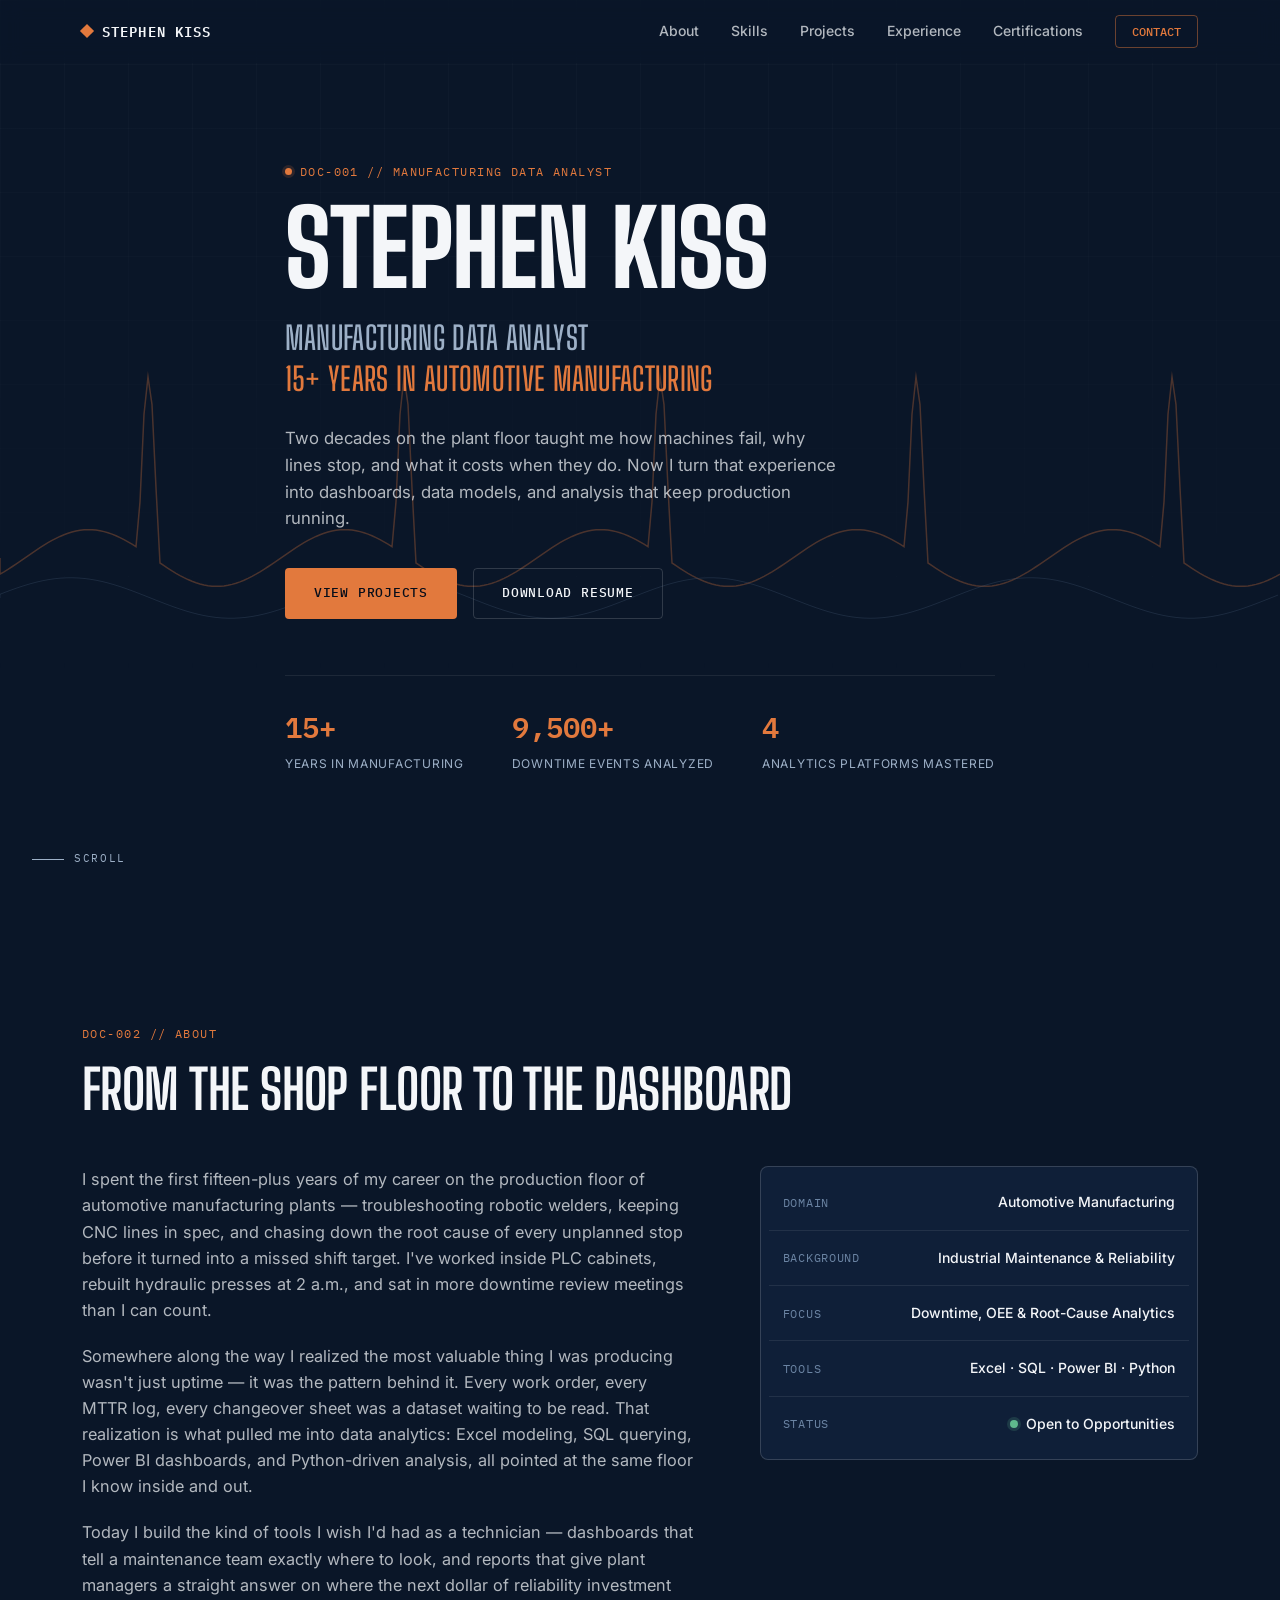
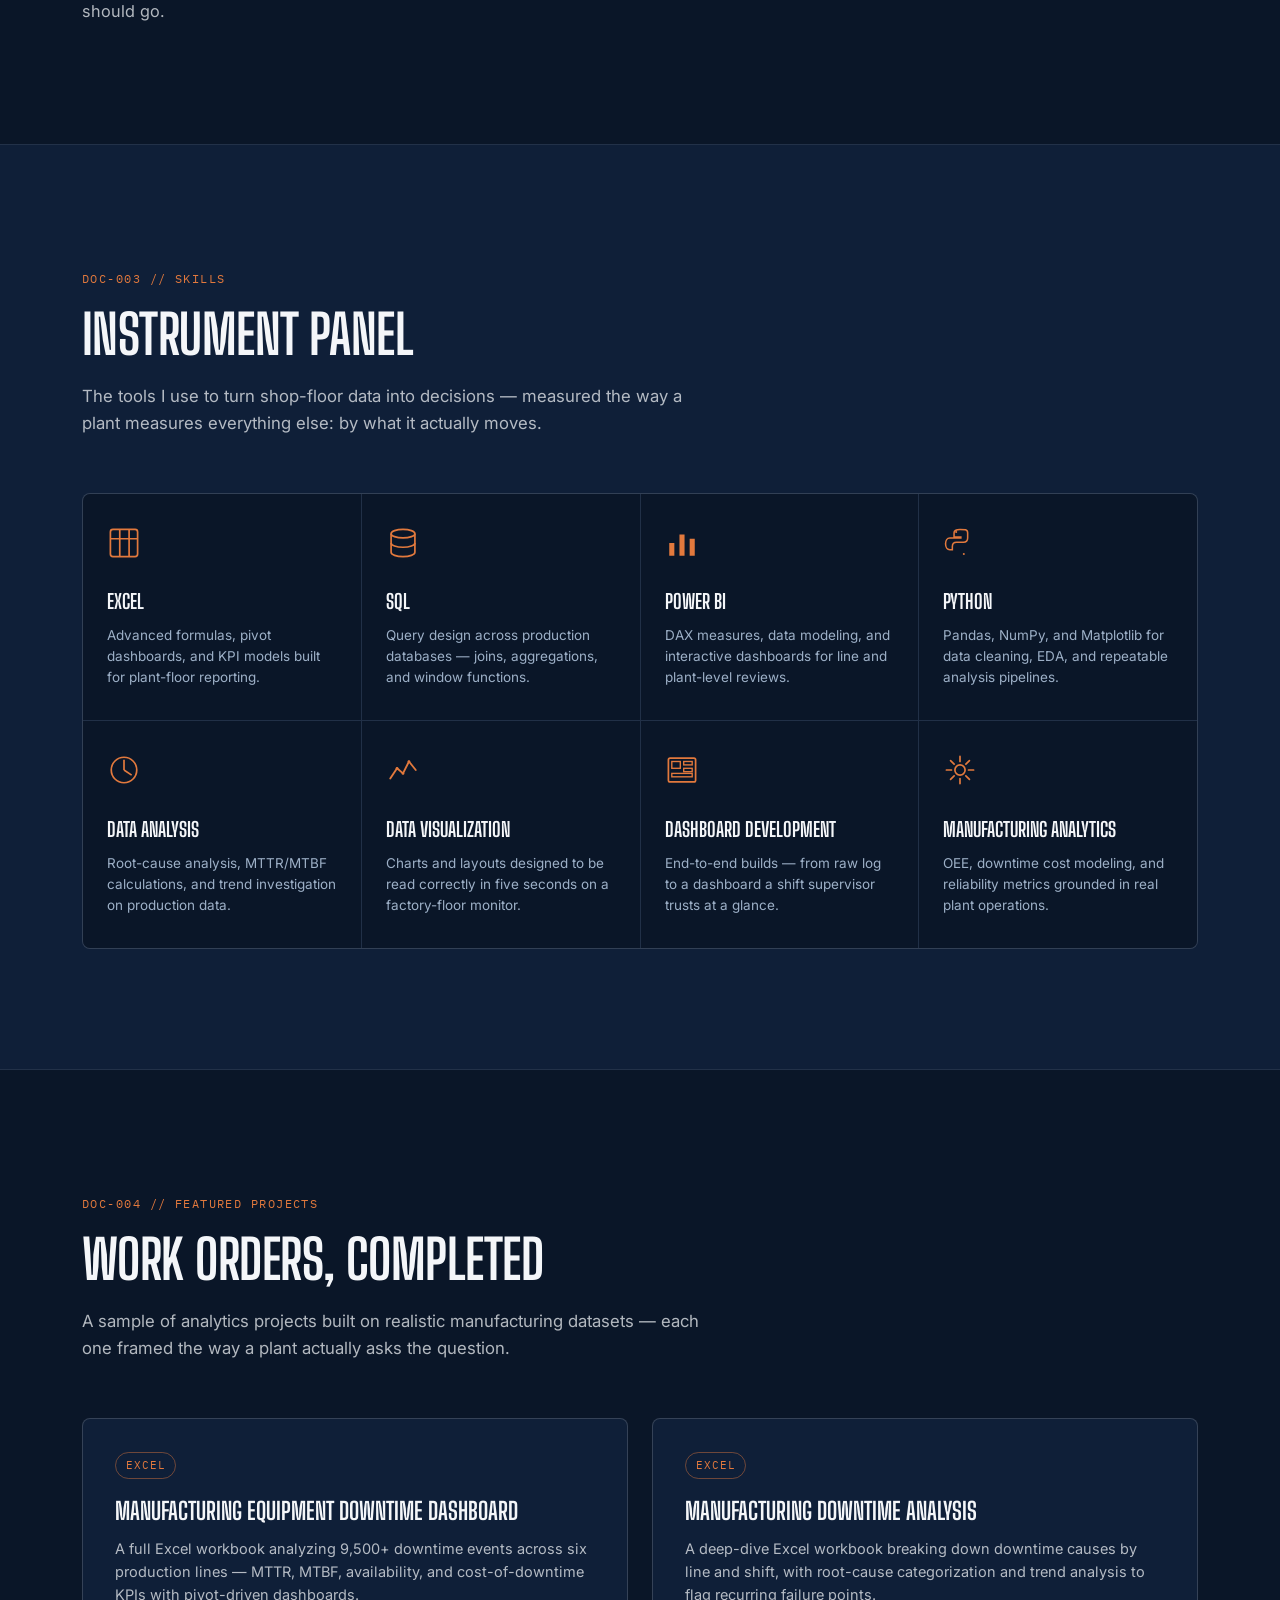
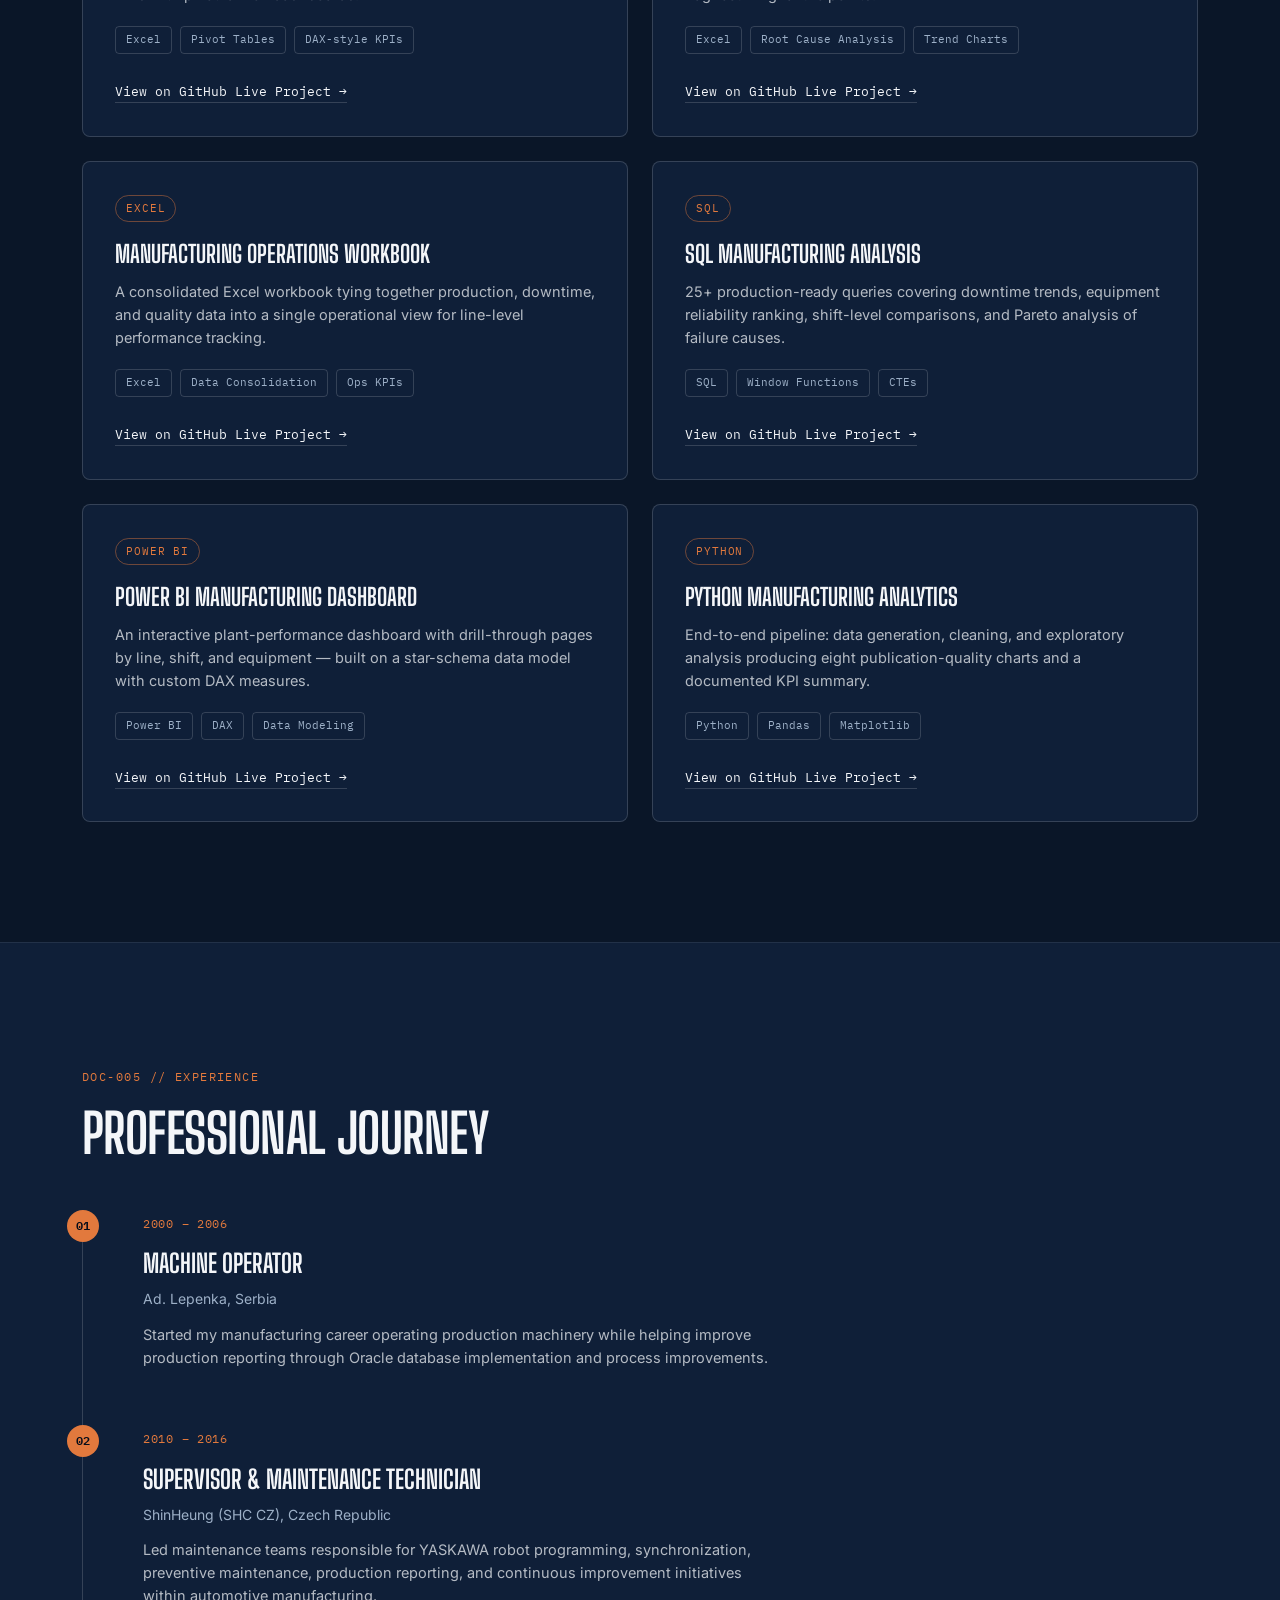
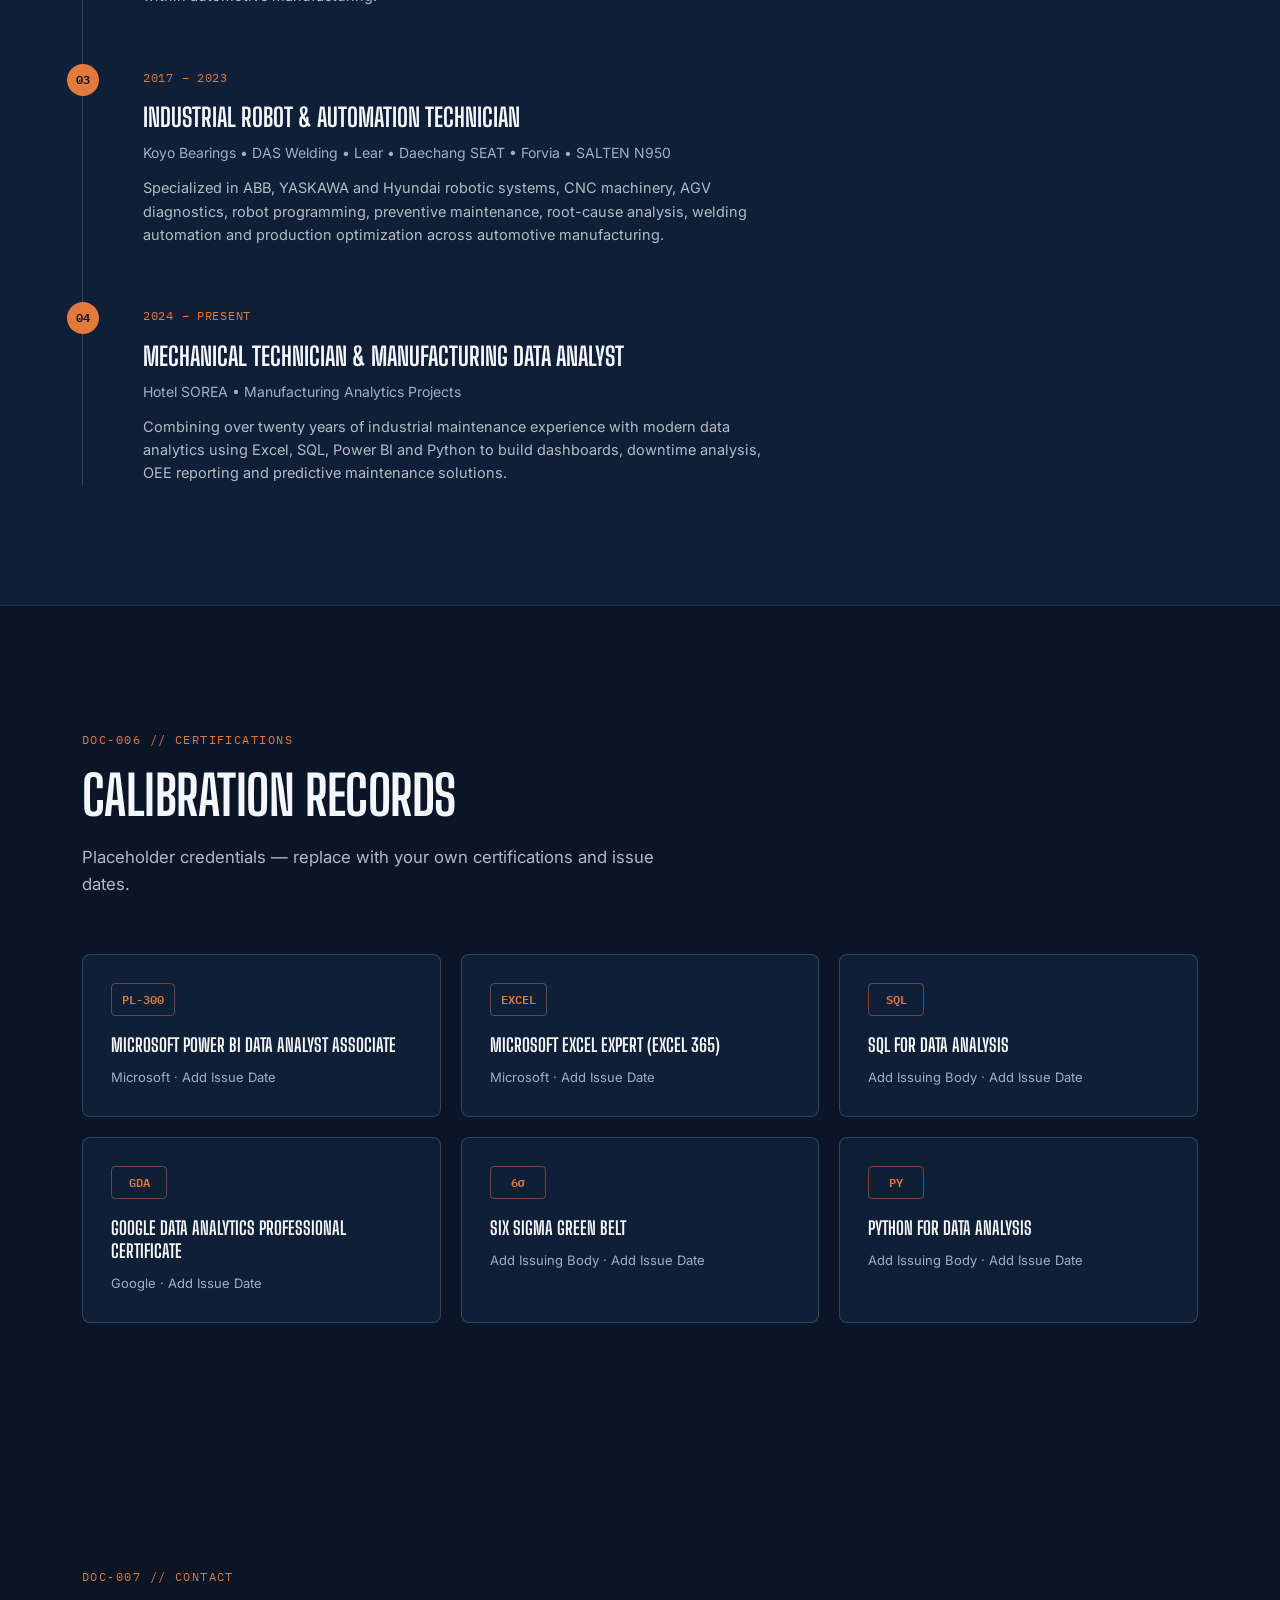
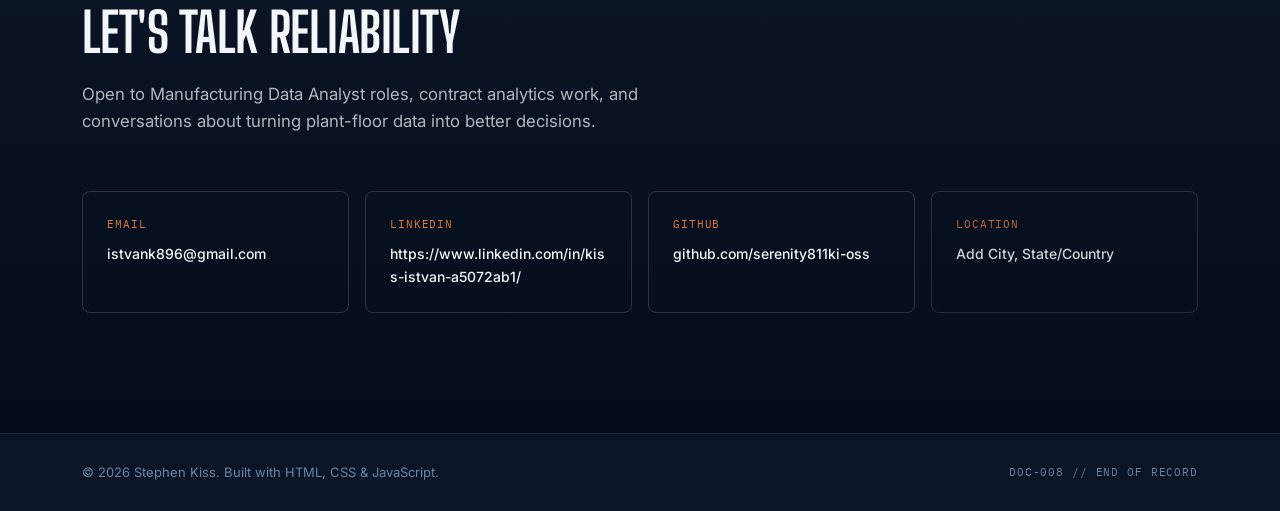
==== index.html @ 495a3f75 "Update index.html" ====
<!DOCTYPE html>
<html lang="en">
<head>
  <meta charset="UTF-8">
  <meta name="viewport" content="width=device-width, initial-scale=1.0">
  <title>Stephen Kiss | Manufacturing Data Analyst</title>
  <meta name="description" content="Stephen Kiss — Manufacturing Data Analyst with 15+ years in automotive manufacturing and industrial maintenance. Specializing in Excel, SQL, Power BI, and Python for downtime, OEE, and reliability analytics.">
  <meta name="keywords" content="Manufacturing Data Analyst, Automotive Manufacturing, Industrial Maintenance, Power BI, SQL, Excel, Python, OEE, Downtime Analysis, Data Analytics">
  <meta name="author" content="Stephen Kiss">

  <!-- Open Graph -->
  <meta property="og:title" content="Stephen Kiss | Manufacturing Data Analyst">
  <meta property="og:description" content="15+ years in automotive manufacturing and industrial maintenance, now building data-driven solutions in Excel, SQL, Power BI, and Python.">
  <meta property="og:type" content="website">

  <link rel="icon" type="image/svg+xml" href="assets/favicon.svg">

  <!-- Fonts: Big Shoulders (display/industrial), Inter (body), IBM Plex Mono (data/spec labels) -->
  <link rel="preconnect" href="https://fonts.googleapis.com">
  <link rel="preconnect" href="https://fonts.gstatic.com" crossorigin>
  <link href="https://fonts.googleapis.com/css2?family=Big+Shoulders+Display:wght@600;700;800&family=Inter:wght@400;500;600;700&family=IBM+Plex+Mono:wght@400;500;600&display=swap" rel="stylesheet">

  <link rel="stylesheet" href="css/style.css">
</head>
<body>

  <!-- ===================== BLUEPRINT GRID BACKGROUND ===================== -->
  <div class="blueprint-grid" aria-hidden="true"></div>

  <!-- ===================== STICKY NAVIGATION ===================== -->
  <header class="site-header" id="site-header">
    <nav class="navbar" aria-label="Primary navigation">
      <a href="#top" class="navbar__brand">
        <span class="navbar__brand-mark" aria-hidden="true"></span>
        STEPHEN KISS
      </a>

      <button class="navbar__toggle" id="navToggle" aria-label="Toggle navigation menu" aria-expanded="false" aria-controls="navMenu">
        <span></span><span></span><span></span>
      </button>

      <ul class="navbar__menu" id="navMenu">
        <li><a href="#about" class="navbar__link">About</a></li>
        <li><a href="#skills" class="navbar__link">Skills</a></li>
        <li><a href="#projects" class="navbar__link">Projects</a></li>
        <li><a href="#experience" class="navbar__link">Experience</a></li>
        <li><a href="#certifications" class="navbar__link">Certifications</a></li>
        <li><a href="#contact" class="navbar__link navbar__link--cta">Contact</a></li>
      </ul>
    </nav>
  </header>

  <main id="top">

    <!-- ===================== HERO ===================== -->
    <section class="hero" id="hero">
      <canvas id="signalCanvas" class="hero__signal" aria-hidden="true"></canvas>

      <div class="hero__content container">
        <p class="eyebrow" data-reveal>
          <span class="eyebrow__dot" aria-hidden="true"></span>
          DOC-001 // MANUFACTURING DATA ANALYST
        </p>

        <h1 class="hero__name" data-reveal>Stephen Kiss</h1>

        <p class="hero__headline" data-reveal>
          Manufacturing Data Analyst<br>
          <span class="hero__headline-accent">15+ Years in Automotive Manufacturing</span>
        </p>

        <p class="hero__sub" data-reveal>
          Two decades on the plant floor taught me how machines fail, why lines stop,
          and what it costs when they do. Now I turn that experience into dashboards,
          data models, and analysis that keep production running.
        </p>

        <div class="hero__cta" data-reveal>
          <a href="#projects" class="btn btn--primary">View Projects</a>
          <a href="assets/Stephen-Kiss-Resume.pdf" class="btn btn--ghost" download>Download Resume</a>
        </div>

        <div class="hero__stats" data-reveal>
          <div class="stat">
            <span class="stat__value">15+</span>
            <span class="stat__label">Years in Manufacturing</span>
          </div>
          <div class="stat">
            <span class="stat__value">9,500+</span>
            <span class="stat__label">Downtime Events Analyzed</span>
          </div>
          <div class="stat">
            <span class="stat__value">4</span>
            <span class="stat__label">Analytics Platforms Mastered</span>
          </div>
        </div>
      </div>

      <a href="#about" class="scroll-cue" aria-label="Scroll to About section">
        <span class="scroll-cue__line"></span>
        SCROLL
      </a>
    </section>

    <!-- ===================== ABOUT ===================== -->
    <section class="section" id="about">
      <div class="container">
        <p class="eyebrow eyebrow--dark" data-reveal>DOC-002 // ABOUT</p>
        <h2 class="section__title" data-reveal>From the Shop Floor to the Dashboard</h2>

        <div class="about__grid">
          <div class="about__text" data-reveal>
            <p>
              I spent the first fifteen-plus years of my career on the production floor of automotive
              manufacturing plants &mdash; troubleshooting robotic welders, keeping CNC lines in
              spec, and chasing down the root cause of every unplanned stop before it turned into
              a missed shift target. I've worked inside PLC cabinets, rebuilt hydraulic presses at
              2 a.m., and sat in more downtime review meetings than I can count.
            </p>
            <p>
              Somewhere along the way I realized the most valuable thing I was producing wasn't
              just uptime &mdash; it was the pattern behind it. Every work order, every MTTR log,
              every changeover sheet was a dataset waiting to be read. That realization is what
              pulled me into data analytics: Excel modeling, SQL querying, Power BI dashboards,
              and Python-driven analysis, all pointed at the same floor I know inside and out.
            </p>
            <p>
              Today I build the kind of tools I wish I'd had as a technician &mdash; dashboards
              that tell a maintenance team exactly where to look, and reports that give plant
              managers a straight answer on where the next dollar of reliability investment
              should go.
            </p>
          </div>

          <div class="about__panel" data-reveal>
            <div class="spec-card">
              <div class="spec-card__row">
                <span class="spec-card__label">Domain</span>
                <span class="spec-card__value">Automotive Manufacturing</span>
              </div>
              <div class="spec-card__row">
                <span class="spec-card__label">Background</span>
                <span class="spec-card__value">Industrial Maintenance &amp; Reliability</span>
              </div>
              <div class="spec-card__row">
                <span class="spec-card__label">Focus</span>
                <span class="spec-card__value">Downtime, OEE &amp; Root-Cause Analytics</span>
              </div>
              <div class="spec-card__row">
                <span class="spec-card__label">Tools</span>
                <span class="spec-card__value">Excel &middot; SQL &middot; Power BI &middot; Python</span>
              </div>
              <div class="spec-card__row">
                <span class="spec-card__label">Status</span>
                <span class="spec-card__value">
                  <span class="status-dot" aria-hidden="true"></span>Open to Opportunities
                </span>
              </div>
            </div>
          </div>
        </div>
      </div>
    </section>

    <!-- ===================== SKILLS ===================== -->
    <section class="section section--alt" id="skills">
      <div class="container">
        <p class="eyebrow eyebrow--dark" data-reveal>DOC-003 // SKILLS</p>
        <h2 class="section__title" data-reveal>Instrument Panel</h2>
        <p class="section__intro" data-reveal>
          The tools I use to turn shop-floor data into decisions &mdash; measured the way a
          plant measures everything else: by what it actually moves.
        </p>

        <div class="skills-grid" data-reveal>

          <div class="skill-card">
            <svg class="skill-card__icon" viewBox="0 0 40 40" aria-hidden="true"><rect x="4" y="4" width="32" height="32" rx="3" fill="none" stroke="currentColor" stroke-width="2"/><line x1="4" y1="15" x2="36" y2="15" stroke="currentColor" stroke-width="2"/><line x1="15" y1="4" x2="15" y2="36" stroke="currentColor" stroke-width="2"/><line x1="26" y1="4" x2="26" y2="36" stroke="currentColor" stroke-width="2"/></svg>
            <h3 class="skill-card__title">Excel</h3>
            <p class="skill-card__desc">Advanced formulas, pivot dashboards, and KPI models built for plant-floor reporting.</p>
          </div>

          <div class="skill-card">
            <svg class="skill-card__icon" viewBox="0 0 40 40" aria-hidden="true"><ellipse cx="20" cy="9" rx="14" ry="5" fill="none" stroke="currentColor" stroke-width="2"/><path d="M6 9v22c0 2.8 6.3 5 14 5s14-2.2 14-5V9" fill="none" stroke="currentColor" stroke-width="2"/><path d="M6 20c0 2.8 6.3 5 14 5s14-2.2 14-5" fill="none" stroke="currentColor" stroke-width="2"/></svg>
            <h3 class="skill-card__title">SQL</h3>
            <p class="skill-card__desc">Query design across production databases &mdash; joins, aggregations, and window functions.</p>
          </div>

          <div class="skill-card">
            <svg class="skill-card__icon" viewBox="0 0 40 40" aria-hidden="true"><rect x="5" y="20" width="6" height="15" fill="currentColor"/><rect x="17" y="10" width="6" height="25" fill="currentColor"/><rect x="29" y="15" width="6" height="20" fill="currentColor"/></svg>
            <h3 class="skill-card__title">Power BI</h3>
            <p class="skill-card__desc">DAX measures, data modeling, and interactive dashboards for line and plant-level reviews.</p>
          </div>

          <div class="skill-card">
            <svg class="skill-card__icon" viewBox="0 0 40 40" aria-hidden="true"><path d="M20 4c-4 0-7 1-7 4v5h8v1H8c-3 0-5 3-5 7s2 7 5 7h3v-4c0-3 2-5 5-5h8c3 0 5-2 5-5V8c0-4-4-4-9-4z" fill="none" stroke="currentColor" stroke-width="1.8"/><circle cx="15.5" cy="7" r="1.2" fill="currentColor"/><circle cx="24.5" cy="33" r="1.2" fill="currentColor"/></svg>
            <h3 class="skill-card__title">Python</h3>
            <p class="skill-card__desc">Pandas, NumPy, and Matplotlib for data cleaning, EDA, and repeatable analysis pipelines.</p>
          </div>

          <div class="skill-card">
            <svg class="skill-card__icon" viewBox="0 0 40 40" aria-hidden="true"><circle cx="20" cy="20" r="15" fill="none" stroke="currentColor" stroke-width="2"/><path d="M20 20 L20 8" stroke="currentColor" stroke-width="2"/><path d="M20 20 L29 26" stroke="currentColor" stroke-width="2"/></svg>
            <h3 class="skill-card__title">Data Analysis</h3>
            <p class="skill-card__desc">Root-cause analysis, MTTR/MTBF calculations, and trend investigation on production data.</p>
          </div>

          <div class="skill-card">
            <svg class="skill-card__icon" viewBox="0 0 40 40" aria-hidden="true"><path d="M5 30 L13 18 L20 24 L27 10 L35 20" fill="none" stroke="currentColor" stroke-width="2.2" stroke-linejoin="round" stroke-linecap="round"/><circle cx="13" cy="18" r="1.6" fill="currentColor"/><circle cx="20" cy="24" r="1.6" fill="currentColor"/><circle cx="27" cy="10" r="1.6" fill="currentColor"/></svg>
            <h3 class="skill-card__title">Data Visualization</h3>
            <p class="skill-card__desc">Charts and layouts designed to be read correctly in five seconds on a factory-floor monitor.</p>
          </div>

          <div class="skill-card">
            <svg class="skill-card__icon" viewBox="0 0 40 40" aria-hidden="true"><rect x="4" y="6" width="32" height="28" rx="2" fill="none" stroke="currentColor" stroke-width="2"/><rect x="8" y="10" width="10" height="8" fill="none" stroke="currentColor" stroke-width="1.6"/><rect x="22" y="10" width="10" height="4" fill="none" stroke="currentColor" stroke-width="1.6"/><rect x="22" y="18" width="10" height="4" fill="none" stroke="currentColor" stroke-width="1.6"/><rect x="8" y="24" width="24" height="4" fill="none" stroke="currentColor" stroke-width="1.6"/></svg>
            <h3 class="skill-card__title">Dashboard Development</h3>
            <p class="skill-card__desc">End-to-end builds &mdash; from raw log to a dashboard a shift supervisor trusts at a glance.</p>
          </div>

          <div class="skill-card">
            <svg class="skill-card__icon" viewBox="0 0 40 40" aria-hidden="true"><circle cx="20" cy="20" r="6" fill="none" stroke="currentColor" stroke-width="2"/><path d="M20 4v6M20 30v6M4 20h6M30 20h6M8.9 8.9l4.2 4.2M26.9 26.9l4.2 4.2M8.9 31.1l4.2-4.2M26.9 13.1l4.2-4.2" stroke="currentColor" stroke-width="2" stroke-linecap="round"/></svg>
            <h3 class="skill-card__title">Manufacturing Analytics</h3>
            <p class="skill-card__desc">OEE, downtime cost modeling, and reliability metrics grounded in real plant operations.</p>
          </div>

        </div>
      </div>
    </section>

    <!-- ===================== FEATURED PROJECTS ===================== -->
   <section class="section" id="projects">
      <div class="container">
        <p class="eyebrow eyebrow--dark" data-reveal>DOC-004 // FEATURED PROJECTS</p>
        <h2 class="section__title" data-reveal>Work Orders, Completed</h2>
        <p class="section__intro" data-reveal>
          A sample of analytics projects built on realistic manufacturing datasets &mdash;
          each one framed the way a plant actually asks the question.
        </p>

        <div class="projects-grid" data-reveal>

          <article class="project-card">
            <div class="project-card__corner project-card__corner--tl" aria-hidden="true"></div>
            <div class="project-card__corner project-card__corner--br" aria-hidden="true"></div>
            <span class="project-card__tag">EXCEL</span>
            <h3 class="project-card__title">Manufacturing Equipment Downtime Dashboard</h3>
            <p class="project-card__desc">
              A full Excel workbook analyzing 9,500+ downtime events across six production lines &mdash;
              MTTR, MTBF, availability, and cost-of-downtime KPIs with pivot-driven dashboards.
            </p>
            <ul class="project-card__stack">
              <li>Excel</li><li>Pivot Tables</li><li>DAX-style KPIs</li>
            </ul>
            <div class="project-card__actions">
              <a href="https://github.com/Serenity811KI-OSS/manufacturing_downtime_dashboard"
                 class="project-card__link project-card__link--secondary"
                 target="_blank"
                 rel="noopener noreferrer">
                View on GitHub
              </a>
              <a href="https://serenity811ki-oss.github.io/manufacturing_downtime_dashboard"
                 class="project-card__link"
                 target="_blank"
                 rel="noopener noreferrer">
                Live Project &rarr;
              </a>
            </div>
          </article>

          <article class="project-card">
            <div class="project-card__corner project-card__corner--tl" aria-hidden="true"></div>
            <div class="project-card__corner project-card__corner--br" aria-hidden="true"></div>
            <span class="project-card__tag">EXCEL</span>
            <h3 class="project-card__title">Manufacturing Downtime Analysis</h3>
            <p class="project-card__desc">
              A deep-dive Excel workbook breaking down downtime causes by line and shift,
              with root-cause categorization and trend analysis to flag recurring failure points.
            </p>
            <ul class="project-card__stack">
              <li>Excel</li><li>Root Cause Analysis</li><li>Trend Charts</li>
            </ul>
            <div class="project-card__actions">
              <a href="https://github.com/Serenity811KI-OSS/Manufacturing_Downtime_Analysis"
                 class="project-card__link project-card__link--secondary"
                 target="_blank"
                 rel="noopener noreferrer">
                View on GitHub
              </a>
              <a href="https://serenity811ki-oss.github.io/Manufacturing_Downtime_Analysis"
                 class="project-card__link"
                 target="_blank"
                 rel="noopener noreferrer">
                Live Project &rarr;
              </a>
            </div>
          </article>

          <article class="project-card">
            <div class="project-card__corner project-card__corner--tl" aria-hidden="true"></div>
            <div class="project-card__corner project-card__corner--br" aria-hidden="true"></div>
            <span class="project-card__tag">EXCEL</span>
            <h3 class="project-card__title">Manufacturing Operations Workbook</h3>
            <p class="project-card__desc">
              A consolidated Excel workbook tying together production, downtime, and quality data
              into a single operational view for line-level performance tracking.
            </p>
            <ul class="project-card__stack">
              <li>Excel</li><li>Data Consolidation</li><li>Ops KPIs</li>
            </ul>
            <div class="project-card__actions">
              <a href="https://github.com/Serenity811KI-OSS/manufacturing"
                 class="project-card__link project-card__link--secondary"
                 target="_blank"
                 rel="noopener noreferrer">
                View on GitHub
              </a>
              <a href="https://serenity811ki-oss.github.io/manufacturing"
                 class="project-card__link"
                 target="_blank"
                 rel="noopener noreferrer">
                Live Project &rarr;
              </a>
            </div>
          </article>

          <article class="project-card">
            <div class="project-card__corner project-card__corner--tl" aria-hidden="true"></div>
            <div class="project-card__corner project-card__corner--br" aria-hidden="true"></div>
            <span class="project-card__tag">SQL</span>
            <h3 class="project-card__title">SQL Manufacturing Analysis</h3>
            <p class="project-card__desc">
              25+ production-ready queries covering downtime trends, equipment reliability ranking,
              shift-level comparisons, and Pareto analysis of failure causes.
            </p>
            <ul class="project-card__stack">
              <li>SQL</li><li>Window Functions</li><li>CTEs</li>
            </ul>
            <div class="project-card__actions">
              <a href="#"
                 class="project-card__link project-card__link--secondary"
                 target="_blank"
                 rel="noopener noreferrer">
                View on GitHub
              </a>
              <a href="#"
                 class="project-card__link"
                 target="_blank"
                 rel="noopener noreferrer">
                Live Project &rarr;
              </a>
            </div>
          </article>

          <article class="project-card">
            <div class="project-card__corner project-card__corner--tl" aria-hidden="true"></div>
            <div class="project-card__corner project-card__corner--br" aria-hidden="true"></div>
            <span class="project-card__tag">POWER BI</span>
            <h3 class="project-card__title">Power BI Manufacturing Dashboard</h3>
            <p class="project-card__desc">
              An interactive plant-performance dashboard with drill-through pages by line, shift,
              and equipment &mdash; built on a star-schema data model with custom DAX measures.
            </p>
            <ul class="project-card__stack">
              <li>Power BI</li><li>DAX</li><li>Data Modeling</li>
            </ul>
            <div class="project-card__actions">
              <a href="#"
                 class="project-card__link project-card__link--secondary"
                 target="_blank"
                 rel="noopener noreferrer">
                View on GitHub
              </a>
              <a href="#"
                 class="project-card__link"
                 target="_blank"
                 rel="noopener noreferrer">
                Live Project &rarr;
              </a>
            </div>
          </article>

          <article class="project-card">
            <div class="project-card__corner project-card__corner--tl" aria-hidden="true"></div>
            <div class="project-card__corner project-card__corner--br" aria-hidden="true"></div>
            <span class="project-card__tag">PYTHON</span>
            <h3 class="project-card__title">Python Manufacturing Analytics</h3>
            <p class="project-card__desc">
              End-to-end pipeline: data generation, cleaning, and exploratory analysis producing
              eight publication-quality charts and a documented KPI summary.
            </p>
            <ul class="project-card__stack">
              <li>Python</li><li>Pandas</li><li>Matplotlib</li>
            </ul>
            <div class="project-card__actions">
              <a href="https://github.com/Serenity811KI-OSS/manufacturing_kpi_report"
                 class="project-card__link project-card__link--secondary"
                 target="_blank"
                 rel="noopener noreferrer">
                View on GitHub
              </a>
              <a href="https://serenity811ki-oss.github.io/manufacturing_kpi_report/"
                 class="project-card__link"
                 target="_blank"
                 rel="noopener noreferrer">
                Live Project &rarr;
              </a>
            </div>
          </article>

        </div>
      </div>
    </section>
    <!-- ===================== EXPERIENCE TIMELINE ===================== -->
   <!-- ===================== EXPERIENCE TIMELINE ===================== -->
<section class="section section--alt" id="experience">
  <div class="container">
    <p class="eyebrow eyebrow--dark" data-reveal>DOC-005 // EXPERIENCE</p>
    <h2 class="section__title" data-reveal>Professional Journey</h2>

    <ol class="timeline" data-reveal>

      <li class="timeline__item">
        <span class="timeline__marker">01</span>
        <div class="timeline__content">
          <span class="timeline__date">2000 – 2006</span>
          <h3 class="timeline__role">Machine Operator</h3>
          <p class="timeline__org">Ad. Lepenka, Serbia</p>
          <p class="timeline__desc">
            Started my manufacturing career operating production machinery while helping improve
            production reporting through Oracle database implementation and process improvements.
          </p>
        </div>
      </li>

      <li class="timeline__item">
        <span class="timeline__marker">02</span>
        <div class="timeline__content">
          <span class="timeline__date">2010 – 2016</span>
          <h3 class="timeline__role">Supervisor & Maintenance Technician</h3>
          <p class="timeline__org">ShinHeung (SHC CZ), Czech Republic</p>
          <p class="timeline__desc">
            Led maintenance teams responsible for YASKAWA robot programming, synchronization,
            preventive maintenance, production reporting, and continuous improvement initiatives
            within automotive manufacturing.
          </p>
        </div>
      </li>

      <li class="timeline__item">
        <span class="timeline__marker">03</span>
        <div class="timeline__content">
          <span class="timeline__date">2017 – 2023</span>
          <h3 class="timeline__role">Industrial Robot & Automation Technician</h3>
          <p class="timeline__org">
            Koyo Bearings • DAS Welding • Lear • Daechang SEAT • Forvia • SALTEN N950
          </p>
          <p class="timeline__desc">
            Specialized in ABB, YASKAWA and Hyundai robotic systems, CNC machinery,
            AGV diagnostics, robot programming, preventive maintenance, root-cause analysis,
            welding automation and production optimization across automotive manufacturing.
          </p>
        </div>
      </li>

      <li class="timeline__item">
        <span class="timeline__marker">04</span>
        <div class="timeline__content">
          <span class="timeline__date">2024 – Present</span>
          <h3 class="timeline__role">Mechanical Technician & Manufacturing Data Analyst</h3>
          <p class="timeline__org">
            Hotel SOREA • Manufacturing Analytics Projects
          </p>
          <p class="timeline__desc">
            Combining over twenty years of industrial maintenance experience with modern
            data analytics using Excel, SQL, Power BI and Python to build dashboards,
            downtime analysis, OEE reporting and predictive maintenance solutions.
          </p>
        </div>
      </li>

    </ol>
  </div>
</section>
    <!-- ===================== CERTIFICATIONS ===================== -->
    <section class="section" id="certifications">
      <div class="container">
        <p class="eyebrow eyebrow--dark" data-reveal>DOC-006 // CERTIFICATIONS</p>
        <h2 class="section__title" data-reveal>Calibration Records</h2>
        <p class="section__intro" data-reveal>
          Placeholder credentials &mdash; replace with your own certifications and issue dates.
        </p>

        <div class="certs-grid" data-reveal>
          <div class="cert-card">
            <span class="cert-card__badge">PL-300</span>
            <h3 class="cert-card__title">Microsoft Power BI Data Analyst Associate</h3>
            <p class="cert-card__issuer">Microsoft &middot; Add Issue Date</p>
          </div>
          <div class="cert-card">
            <span class="cert-card__badge">EXCEL</span>
            <h3 class="cert-card__title">Microsoft Excel Expert (Excel 365)</h3>
            <p class="cert-card__issuer">Microsoft &middot; Add Issue Date</p>
          </div>
          <div class="cert-card">
            <span class="cert-card__badge">SQL</span>
            <h3 class="cert-card__title">SQL for Data Analysis</h3>
            <p class="cert-card__issuer">Add Issuing Body &middot; Add Issue Date</p>
          </div>
          <div class="cert-card">
            <span class="cert-card__badge">GDA</span>
            <h3 class="cert-card__title">Google Data Analytics Professional Certificate</h3>
            <p class="cert-card__issuer">Google &middot; Add Issue Date</p>
          </div>
          <div class="cert-card">
            <span class="cert-card__badge">6&sigma;</span>
            <h3 class="cert-card__title">Six Sigma Green Belt</h3>
            <p class="cert-card__issuer">Add Issuing Body &middot; Add Issue Date</p>
          </div>
          <div class="cert-card">
            <span class="cert-card__badge">PY</span>
            <h3 class="cert-card__title">Python for Data Analysis</h3>
            <p class="cert-card__issuer">Add Issuing Body &middot; Add Issue Date</p>
          </div>
        </div>
      </div>
    </section>

    <!-- ===================== CONTACT ===================== -->
    <section class="section section--contact" id="contact">
      <div class="container">
        <p class="eyebrow" data-reveal>DOC-007 // CONTACT</p>
        <h2 class="section__title section__title--light" data-reveal>Let's Talk Reliability</h2>
        <p class="section__intro section__intro--light" data-reveal>
          Open to Manufacturing Data Analyst roles, contract analytics work, and conversations
          about turning plant-floor data into better decisions.
        </p>

        <div class="contact-grid" data-reveal>
          <a href="mailto:istvank896@gmail.com" class="contact-card">
            <span class="contact-card__label">Email</span>
            <span class="contact-card__value">istvank896@gmail.com</span>
          </a>
          <a href="https://www.linkedin.com/in/kiss-istvan-a5072ab1/" target="_blank" rel="noopener noreferrer" class="contact-card">
            <span class="contact-card__label">LinkedIn</span>
            <span class="contact-card__value">https://www.linkedin.com/in/kiss-istvan-a5072ab1/</span>
          </a>
          <a href="https://github.com/serenity811ki-oss" target="_blank" rel="noopener noreferrer" class="contact-card">
            <span class="contact-card__label">GitHub</span>
            <span class="contact-card__value">github.com/serenity811ki-oss</span>
          </a>
          <div class="contact-card contact-card--static">
            <span class="contact-card__label">Location</span>
            <span class="contact-card__value">Add City, State/Country</span>
          </div>
        </div>
      </div>
    </section>

  </main>

  <!-- ===================== FOOTER ===================== -->
  <footer class="site-footer">
    <div class="container site-footer__inner">
      <p>&copy; <span id="year"></span> Stephen Kiss. Built with HTML, CSS &amp; JavaScript.</p>
      <p class="site-footer__meta">DOC-008 // END OF RECORD</p>
    </div>
  </footer>

  <!-- ===================== BACK TO TOP ===================== -->
  <button id="backToTop" class="back-to-top" aria-label="Back to top">&uarr;</button>

  <script src="js/script.js"></script>
</body>
</html>
---- css/style.css ----
/* ==========================================================================
   STEPHEN KISS — MANUFACTURING DATA ANALYST PORTFOLIO
   Design system: "Shop-floor blueprint" — deep navy, white, muted industrial
   orange. Big Shoulders Display for headlines, Inter for body copy,
   IBM Plex Mono for spec-sheet labels and data figures.
   ========================================================================== */

/* ---------------------------- DESIGN TOKENS ---------------------------- */
:root {
  /* Color */
  --color-navy-950: #060d1a;
  --color-navy-900: #0a1628;
  --color-navy-800: #0f1f38;
  --color-navy-700: #16304f;
  --color-steel-400: #6b84a3;
  --color-steel-300: #9db0c7;
  --color-white: #f4f6f9;
  --color-white-dim: rgba(244, 246, 249, 0.72);
  --color-accent: #e2793d;
  --color-accent-dim: rgba(226, 121, 61, 0.16);
  --color-accent-line: rgba(226, 121, 61, 0.45);
  --color-line: rgba(244, 246, 249, 0.08);
  --color-line-strong: rgba(244, 246, 249, 0.16);
  --color-success: #5fb98c;

  /* Type */
  --font-display: 'Big Shoulders Display', sans-serif;
  --font-body: 'Inter', -apple-system, BlinkMacSystemFont, sans-serif;
  --font-mono: 'IBM Plex Mono', 'Courier New', monospace;

  /* Layout */
  --container-w: 1180px;
  --radius-sm: 4px;
  --radius-md: 8px;
  --transition-base: 220ms cubic-bezier(0.4, 0, 0.2, 1);
}

/* ---------------------------- RESET ---------------------------- */
*, *::before, *::after { box-sizing: border-box; }
html { scroll-behavior: smooth; }
body {
  margin: 0;
  background: var(--color-navy-900);
  color: var(--color-white);
  font-family: var(--font-body);
  font-size: 16px;
  line-height: 1.6;
  -webkit-font-smoothing: antialiased;
}
img { max-width: 100%; display: block; }
a { color: inherit; text-decoration: none; }
ul, ol { list-style: none; margin: 0; padding: 0; }
h1, h2, h3, p { margin: 0; }
button { font-family: inherit; cursor: pointer; }

@media (prefers-reduced-motion: reduce) {
  html { scroll-behavior: auto; }
  *, *::before, *::after {
    animation-duration: 0.01ms !important;
    animation-iteration-count: 1 !important;
    transition-duration: 0.01ms !important;
    scroll-behavior: auto !important;
  }
}

/* Visible keyboard focus */
a:focus-visible,
button:focus-visible {
  outline: 2px solid var(--color-accent);
  outline-offset: 3px;
  border-radius: var(--radius-sm);
}

.container {
  max-width: var(--container-w);
  margin: 0 auto;
  padding: 0 32px;
}

/* ---------------------------- BLUEPRINT GRID BACKDROP ---------------------------- */
.blueprint-grid {
  position: fixed;
  inset: 0;
  z-index: -1;
  pointer-events: none;
  background-image:
    linear-gradient(var(--color-line) 1px, transparent 1px),
    linear-gradient(90deg, var(--color-line) 1px, transparent 1px);
  background-size: 64px 64px;
  opacity: 0.5;
  mask-image: linear-gradient(to bottom, rgba(0,0,0,0.6) 0%, transparent 85%);
}

/* ---------------------------- EYEBROW / SPEC LABELS ---------------------------- */
.eyebrow {
  display: inline-flex;
  align-items: center;
  gap: 8px;
  font-family: var(--font-mono);
  font-size: 12px;
  letter-spacing: 0.12em;
  color: var(--color-accent);
  margin-bottom: 18px;
  text-transform: uppercase;
}
.eyebrow--dark { color: var(--color-accent); }
.eyebrow__dot {
  width: 7px;
  height: 7px;
  border-radius: 50%;
  background: var(--color-accent);
  box-shadow: 0 0 0 3px var(--color-accent-dim);
  animation: pulse-dot 2.4s ease-in-out infinite;
}
@keyframes pulse-dot {
  0%, 100% { opacity: 1; }
  50% { opacity: 0.4; }
}

/* ---------------------------- BUTTONS ---------------------------- */
.btn {
  display: inline-flex;
  align-items: center;
  justify-content: center;
  padding: 14px 28px;
  font-family: var(--font-mono);
  font-size: 13px;
  font-weight: 500;
  letter-spacing: 0.06em;
  text-transform: uppercase;
  border-radius: var(--radius-sm);
  border: 1px solid transparent;
  transition: transform var(--transition-base), background var(--transition-base), border-color var(--transition-base);
}
.btn--primary {
  background: var(--color-accent);
  color: var(--color-navy-950);
}
.btn--primary:hover {
  transform: translateY(-2px);
  background: #ef8b52;
}
.btn--ghost {
  border-color: var(--color-line-strong);
  color: var(--color-white);
}
.btn--ghost:hover {
  border-color: var(--color-accent);
  color: var(--color-accent);
  transform: translateY(-2px);
}

/* ==========================================================================
   NAVIGATION
   ========================================================================== */
.site-header {
  position: fixed;
  top: 0;
  left: 0;
  right: 0;
  z-index: 100;
  background: rgba(10, 22, 40, 0.65);
  backdrop-filter: blur(10px);
  -webkit-backdrop-filter: blur(10px);
  border-bottom: 1px solid transparent;
  transition: border-color var(--transition-base), background var(--transition-base);
}
.site-header.is-scrolled {
  border-bottom-color: var(--color-line);
  background: rgba(10, 22, 40, 0.9);
}
.navbar {
  max-width: var(--container-w);
  margin: 0 auto;
  padding: 18px 32px;
  display: flex;
  align-items: center;
  justify-content: space-between;
}
.navbar__brand {
  display: flex;
  align-items: center;
  gap: 10px;
  font-family: var(--font-mono);
  font-size: 14px;
  font-weight: 600;
  letter-spacing: 0.08em;
  color: var(--color-white);
}
.navbar__brand-mark {
  width: 10px;
  height: 10px;
  background: var(--color-accent);
  transform: rotate(45deg);
}
.navbar__menu {
  display: flex;
  align-items: center;
  gap: 32px;
}
.navbar__link {
  font-size: 14px;
  font-weight: 500;
  color: var(--color-white-dim);
  position: relative;
  padding: 4px 0;
  transition: color var(--transition-base);
}
.navbar__link::after {
  content: '';
  position: absolute;
  left: 0;
  bottom: -2px;
  width: 0;
  height: 1px;
  background: var(--color-accent);
  transition: width var(--transition-base);
}
.navbar__link:hover { color: var(--color-white); }
.navbar__link:hover::after { width: 100%; }
.navbar__link--cta {
  padding: 8px 16px;
  border: 1px solid var(--color-accent-line);
  border-radius: var(--radius-sm);
  color: var(--color-accent);
  font-family: var(--font-mono);
  font-size: 12px;
  text-transform: uppercase;
}
.navbar__link--cta::after { display: none; }
.navbar__link--cta:hover { background: var(--color-accent-dim); }

.navbar__toggle {
  display: none;
  flex-direction: column;
  gap: 5px;
  background: none;
  border: none;
  padding: 6px;
}
.navbar__toggle span {
  width: 24px;
  height: 2px;
  background: var(--color-white);
  transition: transform var(--transition-base), opacity var(--transition-base);
}
.navbar__toggle[aria-expanded="true"] span:nth-child(1) { transform: translateY(7px) rotate(45deg); }
.navbar__toggle[aria-expanded="true"] span:nth-child(2) { opacity: 0; }
.navbar__toggle[aria-expanded="true"] span:nth-child(3) { transform: translateY(-7px) rotate(-45deg); }

/* ==========================================================================
   HERO
   ========================================================================== */
.hero {
  position: relative;
  min-height: 100vh;
  display: flex;
  align-items: center;
  overflow: hidden;
  padding-top: 90px;
}
.hero__signal {
  position: absolute;
  inset: 0;
  width: 100%;
  height: 100%;
  opacity: 0.55;
}
.hero__content {
  position: relative;
  z-index: 2;
  padding-bottom: 60px;
}
.hero__name {
  font-family: var(--font-display);
  font-weight: 800;
  font-size: clamp(3.2rem, 9vw, 6.5rem);
  line-height: 0.95;
  letter-spacing: -0.01em;
  text-transform: uppercase;
  margin-bottom: 20px;
}
.hero__headline {
  font-family: var(--font-display);
  font-weight: 600;
  font-size: clamp(1.4rem, 3vw, 2rem);
  line-height: 1.3;
  color: var(--color-steel-300);
  text-transform: uppercase;
  letter-spacing: 0.01em;
  margin-bottom: 24px;
}
.hero__headline-accent { color: var(--color-accent); }
.hero__sub {
  max-width: 560px;
  color: var(--color-white-dim);
  font-size: 1.05rem;
  margin-bottom: 36px;
}
.hero__cta {
  display: flex;
  gap: 16px;
  flex-wrap: wrap;
  margin-bottom: 56px;
}
.hero__stats {
  display: flex;
  gap: 48px;
  flex-wrap: wrap;
  border-top: 1px solid var(--color-line);
  padding-top: 28px;
}
.stat { display: flex; flex-direction: column; gap: 4px; }
.stat__value {
  font-family: var(--font-mono);
  font-size: 1.8rem;
  font-weight: 600;
  color: var(--color-accent);
}
.stat__label {
  font-size: 12px;
  color: var(--color-steel-300);
  text-transform: uppercase;
  letter-spacing: 0.06em;
}

.scroll-cue {
  position: absolute;
  bottom: 32px;
  left: 32px;
  display: flex;
  align-items: center;
  gap: 10px;
  font-family: var(--font-mono);
  font-size: 11px;
  letter-spacing: 0.15em;
  color: var(--color-steel-300);
  z-index: 2;
}
.scroll-cue__line {
  width: 32px;
  height: 1px;
  background: var(--color-steel-300);
  position: relative;
  overflow: hidden;
}
.scroll-cue__line::after {
  content: '';
  position: absolute;
  left: -100%;
  top: 0;
  width: 100%;
  height: 100%;
  background: var(--color-accent);
  animation: scroll-cue-move 1.8s ease-in-out infinite;
}
@keyframes scroll-cue-move {
  0% { left: -100%; }
  50% { left: 0; }
  100% { left: 100%; }
}

/* ==========================================================================
   SECTIONS (SHARED)
   ========================================================================== */
.section {
  padding: 120px 0;
  position: relative;
}
.section--alt {
  background: var(--color-navy-800);
  border-top: 1px solid var(--color-line);
  border-bottom: 1px solid var(--color-line);
}
.section__title {
  font-family: var(--font-display);
  font-weight: 700;
  font-size: clamp(2.2rem, 5vw, 3.4rem);
  text-transform: uppercase;
  letter-spacing: -0.01em;
  line-height: 1.05;
  margin-bottom: 20px;
  max-width: 760px;
}
.section__intro {
  color: var(--color-white-dim);
  font-size: 1.05rem;
  max-width: 620px;
  margin-bottom: 56px;
}

/* ==========================================================================
   ABOUT
   ========================================================================== */
.about__grid {
  display: grid;
  grid-template-columns: 1.4fr 1fr;
  gap: 64px;
  align-items: start;
  margin-top: 48px;
}
.about__text p {
  color: var(--color-white-dim);
  margin-bottom: 20px;
  font-size: 1.02rem;
}
.about__text p:last-child { margin-bottom: 0; }

.spec-card {
  border: 1px solid var(--color-line-strong);
  border-radius: var(--radius-md);
  background: var(--color-navy-800);
  padding: 8px;
}
.spec-card__row {
  display: flex;
  justify-content: space-between;
  align-items: center;
  gap: 16px;
  padding: 16px 14px;
  border-bottom: 1px solid var(--color-line);
}
.spec-card__row:last-child { border-bottom: none; }
.spec-card__label {
  font-family: var(--font-mono);
  font-size: 12px;
  text-transform: uppercase;
  letter-spacing: 0.06em;
  color: var(--color-steel-400);
}
.spec-card__value {
  font-size: 14px;
  font-weight: 500;
  text-align: right;
  display: flex;
  align-items: center;
  gap: 8px;
}
.status-dot {
  width: 8px;
  height: 8px;
  border-radius: 50%;
  background: var(--color-success);
  box-shadow: 0 0 0 3px rgba(95, 185, 140, 0.18);
}

/* ==========================================================================
   SKILLS
   ========================================================================== */
.skills-grid {
  display: grid;
  grid-template-columns: repeat(4, 1fr);
  gap: 1px;
  background: var(--color-line);
  border: 1px solid var(--color-line);
  border-radius: var(--radius-md);
  overflow: hidden;
}
.skill-card {
  background: var(--color-navy-900);
  padding: 32px 24px;
  transition: background var(--transition-base);
}
.skill-card:hover { background: var(--color-navy-800); }
.skill-card__icon {
  width: 34px;
  height: 34px;
  color: var(--color-accent);
  margin-bottom: 18px;
}
.skill-card__title {
  font-family: var(--font-display);
  font-weight: 700;
  font-size: 1.25rem;
  text-transform: uppercase;
  margin-bottom: 8px;
}
.skill-card__desc {
  font-size: 13.5px;
  color: var(--color-steel-300);
  line-height: 1.55;
}

/* ==========================================================================
   PROJECTS
   ========================================================================== */
.projects-grid {
  display: grid;
  grid-template-columns: repeat(2, 1fr);
  gap: 24px;
}
.project-card {
  position: relative;
  border: 1px solid var(--color-line-strong);
  border-radius: var(--radius-md);
  padding: 32px;
  background: var(--color-navy-800);
  transition: border-color var(--transition-base), transform var(--transition-base);
}
.project-card:hover {
  border-color: var(--color-accent-line);
  transform: translateY(-4px);
}
.project-card__corner {
  position: absolute;
  width: 14px;
  height: 14px;
  border: 2px solid var(--color-accent);
  opacity: 0;
  transition: opacity var(--transition-base);
}
.project-card:hover .project-card__corner { opacity: 1; }
.project-card__corner--tl { top: -1px; left: -1px; border-right: none; border-bottom: none; }
.project-card__corner--br { bottom: -1px; right: -1px; border-left: none; border-top: none; }

.project-card__tag {
  display: inline-block;
  font-family: var(--font-mono);
  font-size: 11px;
  letter-spacing: 0.08em;
  color: var(--color-accent);
  border: 1px solid var(--color-accent-line);
  padding: 4px 10px;
  border-radius: 999px;
  margin-bottom: 18px;
}
.project-card__title {
  font-family: var(--font-display);
  font-weight: 700;
  font-size: 1.5rem;
  text-transform: uppercase;
  margin-bottom: 12px;
  line-height: 1.15;
}
.project-card__desc {
  color: var(--color-white-dim);
  font-size: 14.5px;
  margin-bottom: 20px;
}
.project-card__stack {
  display: flex;
  flex-wrap: wrap;
  gap: 8px;
  margin-bottom: 24px;
}
.project-card__stack li {
  font-family: var(--font-mono);
  font-size: 11px;
  color: var(--color-steel-300);
  border: 1px solid var(--color-line-strong);
  padding: 4px 10px;
  border-radius: var(--radius-sm);
}
.project-card__link {
  font-family: var(--font-mono);
  font-size: 13px;
  color: var(--color-white);
  border-bottom: 1px solid var(--color-line-strong);
  padding-bottom: 2px;
  transition: color var(--transition-base), border-color var(--transition-base);
}
.project-card__link:hover {
  color: var(--color-accent);
  border-color: var(--color-accent);
}

/* ==========================================================================
   EXPERIENCE TIMELINE
   ========================================================================== */
.timeline {
  position: relative;
  margin-top: 48px;
  padding-left: 60px;
  border-left: 1px solid var(--color-line-strong);
}
.timeline__item {
  position: relative;
  padding-bottom: 56px;
}
.timeline__item:last-child { padding-bottom: 0; }
.timeline__marker {
  position: absolute;
  left: -76px;
  top: 0;
  width: 32px;
  height: 32px;
  display: flex;
  align-items: center;
  justify-content: center;
  font-family: var(--font-mono);
  font-size: 12px;
  font-weight: 600;
  color: var(--color-navy-950);
  background: var(--color-accent);
  border-radius: 50%;
}
.timeline__date {
  font-family: var(--font-mono);
  font-size: 12px;
  letter-spacing: 0.06em;
  color: var(--color-accent);
  text-transform: uppercase;
}
.timeline__role {
  font-family: var(--font-display);
  font-weight: 700;
  font-size: 1.6rem;
  text-transform: uppercase;
  margin: 8px 0 4px;
}
.timeline__org {
  color: var(--color-steel-300);
  font-size: 14px;
  margin-bottom: 12px;
}
.timeline__desc {
  color: var(--color-white-dim);
  max-width: 640px;
  font-size: 14.5px;
}

/* ==========================================================================
   CERTIFICATIONS
   ========================================================================== */
.certs-grid {
  display: grid;
  grid-template-columns: repeat(3, 1fr);
  gap: 20px;
}
.cert-card {
  border: 1px solid var(--color-line-strong);
  border-radius: var(--radius-md);
  padding: 28px;
  background: var(--color-navy-800);
  transition: border-color var(--transition-base), transform var(--transition-base);
}
.cert-card:hover {
  border-color: var(--color-accent-line);
  transform: translateY(-3px);
}
.cert-card__badge {
  display: inline-flex;
  align-items: center;
  justify-content: center;
  min-width: 56px;
  padding: 6px 10px;
  font-family: var(--font-mono);
  font-size: 12px;
  font-weight: 600;
  color: var(--color-accent);
  border: 1px solid var(--color-accent-line);
  border-radius: var(--radius-sm);
  margin-bottom: 18px;
}
.cert-card__title {
  font-family: var(--font-display);
  font-weight: 700;
  font-size: 1.15rem;
  text-transform: uppercase;
  line-height: 1.25;
  margin-bottom: 10px;
}
.cert-card__issuer {
  font-size: 13px;
  color: var(--color-steel-300);
}

/* ==========================================================================
   CONTACT
   ========================================================================== */
.section--contact {
  background: linear-gradient(180deg, var(--color-navy-900) 0%, var(--color-navy-950) 100%);
}
.section__title--light { color: var(--color-white); }
.section__intro--light { color: var(--color-white-dim); }

.contact-grid {
  display: grid;
  grid-template-columns: repeat(4, 1fr);
  gap: 16px;
}
.contact-card {
  display: flex;
  flex-direction: column;
  gap: 10px;
  border: 1px solid var(--color-line-strong);
  border-radius: var(--radius-md);
  padding: 24px;
  transition: border-color var(--transition-base), transform var(--transition-base), background var(--transition-base);
}
a.contact-card:hover {
  border-color: var(--color-accent-line);
  background: var(--color-accent-dim);
  transform: translateY(-3px);
}
.contact-card--static { opacity: 0.85; }
.contact-card__label {
  font-family: var(--font-mono);
  font-size: 11px;
  text-transform: uppercase;
  letter-spacing: 0.08em;
  color: var(--color-accent);
}
.contact-card__value {
  font-size: 14px;
  font-weight: 500;
  word-break: break-word;
}

/* ==========================================================================
   FOOTER
   ========================================================================== */
.site-footer {
  border-top: 1px solid var(--color-line);
  padding: 28px 0;
}
.site-footer__inner {
  display: flex;
  justify-content: space-between;
  align-items: center;
  flex-wrap: wrap;
  gap: 8px;
  font-size: 13px;
  color: var(--color-steel-400);
}
.site-footer__meta {
  font-family: var(--font-mono);
  font-size: 11px;
  letter-spacing: 0.08em;
  text-transform: uppercase;
}

/* ==========================================================================
   BACK TO TOP
   ========================================================================== */
.back-to-top {
  position: fixed;
  right: 24px;
  bottom: 24px;
  width: 46px;
  height: 46px;
  border-radius: 50%;
  border: 1px solid var(--color-accent-line);
  background: var(--color-navy-800);
  color: var(--color-accent);
  font-size: 18px;
  display: flex;
  align-items: center;
  justify-content: center;
  opacity: 0;
  visibility: hidden;
  transform: translateY(12px);
  transition: opacity var(--transition-base), transform var(--transition-base), background var(--transition-base);
  z-index: 90;
}
.back-to-top.is-visible {
  opacity: 1;
  visibility: visible;
  transform: translateY(0);
}
.back-to-top:hover { background: var(--color-accent); color: var(--color-navy-950); }

/* ==========================================================================
   SCROLL REVEAL
   ========================================================================== */
[data-reveal] {
  opacity: 0;
  transform: translateY(24px);
  transition: opacity 700ms ease, transform 700ms ease;
}
[data-reveal].is-visible {
  opacity: 1;
  transform: translateY(0);
}

/* ==========================================================================
   RESPONSIVE
   ========================================================================== */
@media (max-width: 960px) {
  .about__grid { grid-template-columns: 1fr; }
  .skills-grid { grid-template-columns: repeat(2, 1fr); }
  .projects-grid { grid-template-columns: 1fr; }
  .certs-grid { grid-template-columns: repeat(2, 1fr); }
  .contact-grid { grid-template-columns: repeat(2, 1fr); }
}

@media (max-width: 760px) {
  .navbar__toggle { display: flex; }
  .navbar__menu {
    position: fixed;
    top: 64px;
    left: 0;
    right: 0;
    flex-direction: column;
    align-items: flex-start;
    gap: 0;
    background: var(--color-navy-900);
    border-bottom: 1px solid var(--color-line);
    max-height: 0;
    overflow: hidden;
    transition: max-height var(--transition-base);
  }
  .navbar__menu.is-open { max-height: 420px; }
  .navbar__menu li { width: 100%; }
  .navbar__link {
    display: block;
    width: 100%;
    padding: 16px 32px;
    border-bottom: 1px solid var(--color-line);
  }
  .navbar__link--cta { margin: 16px 32px; display: inline-block; }

  .section { padding: 80px 0; }
  .hero__stats { gap: 32px; }
  .skills-grid { grid-template-columns: 1fr; }
  .certs-grid { grid-template-columns: 1fr; }
  .contact-grid { grid-template-columns: 1fr; }
  .timeline { padding-left: 44px; }
  .timeline__marker { left: -60px; width: 28px; height: 28px; font-size: 11px; }
}

@media (max-width: 480px) {
  .container { padding: 0 20px; }
  .hero__cta { flex-direction: column; align-items: stretch; }
}
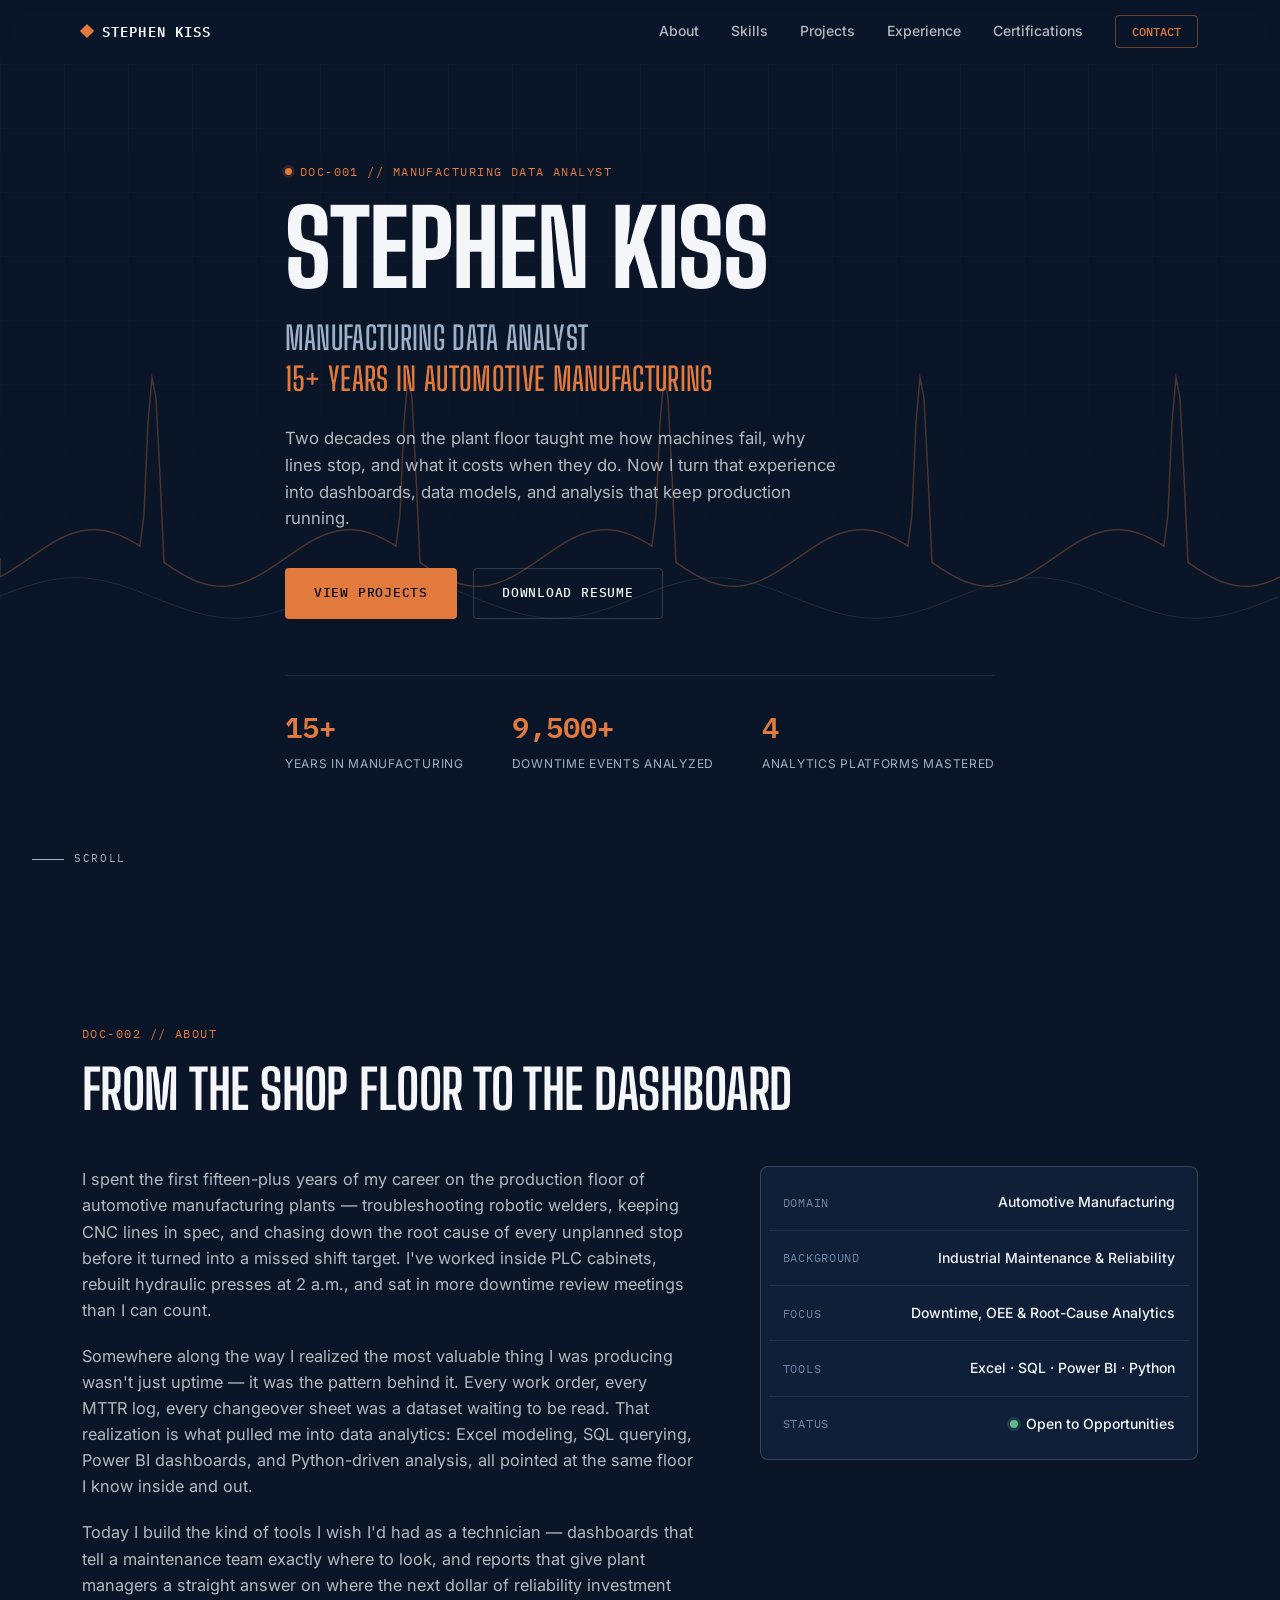
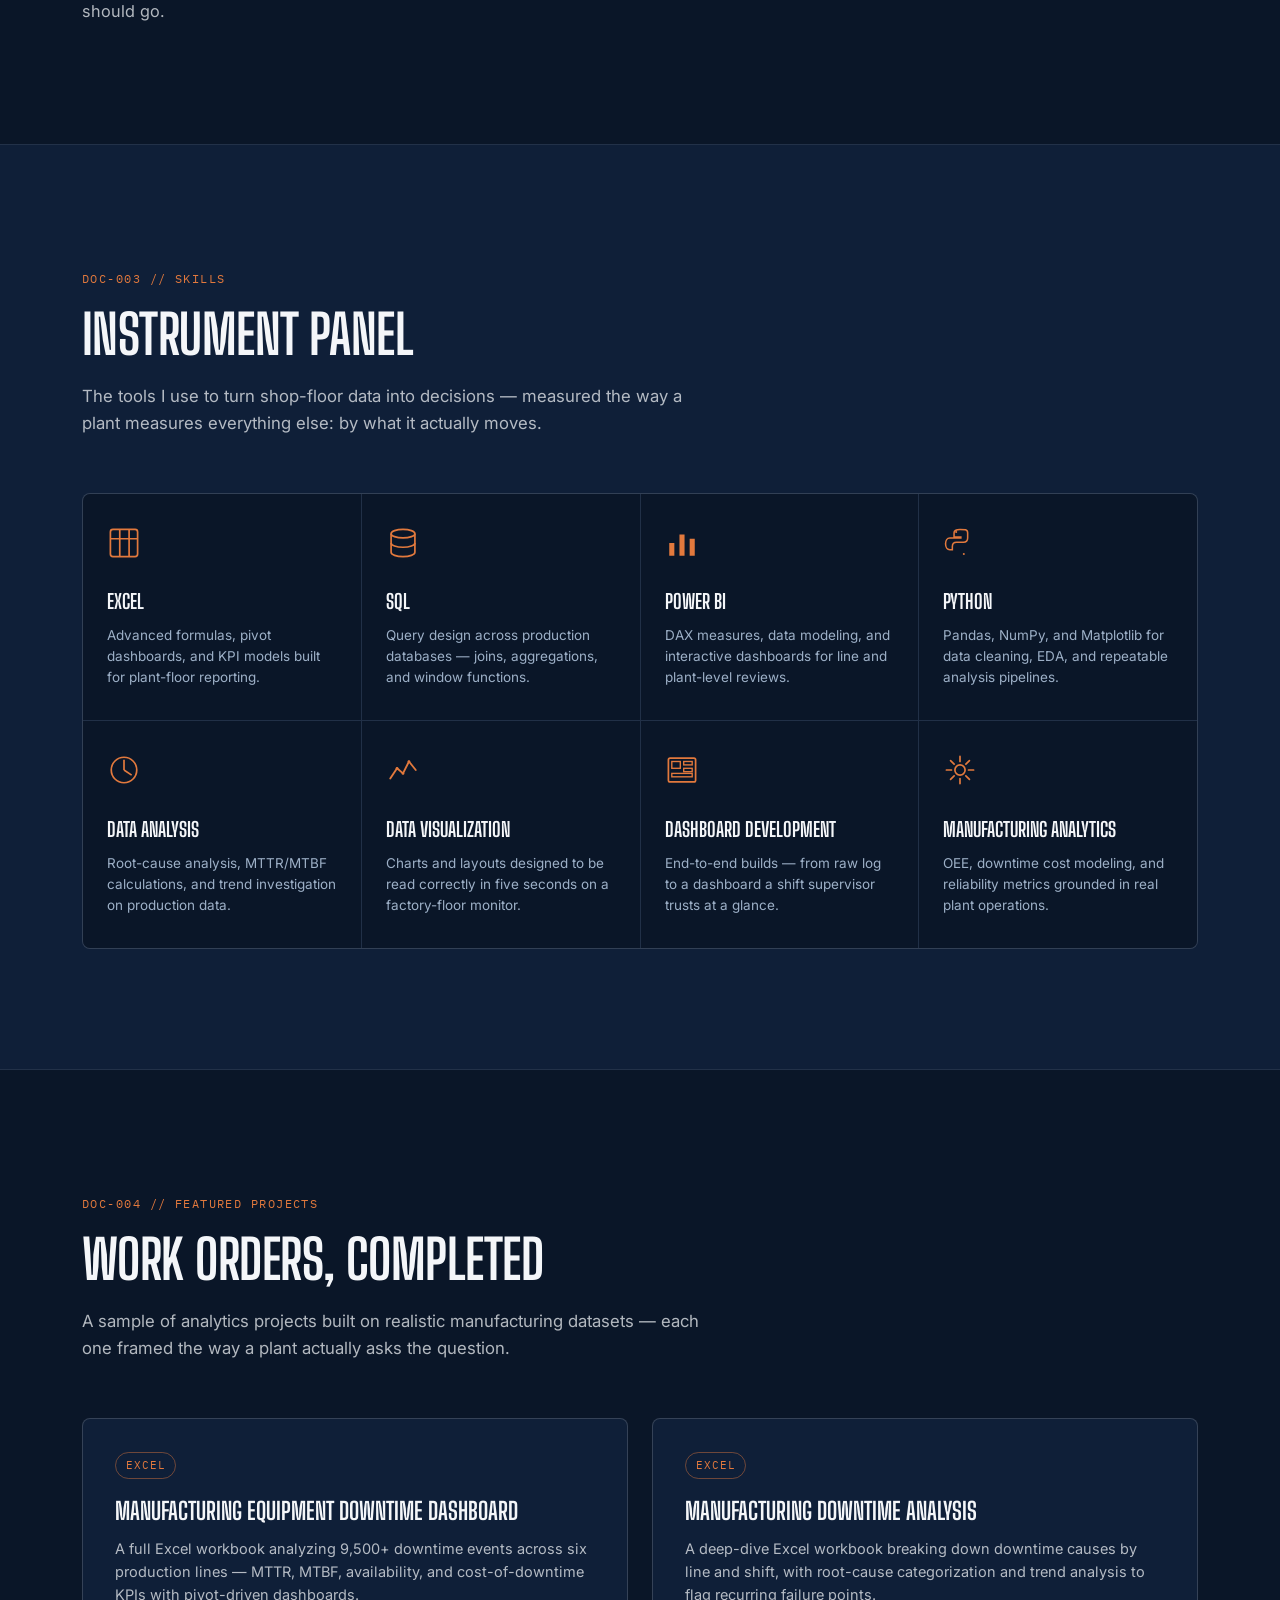
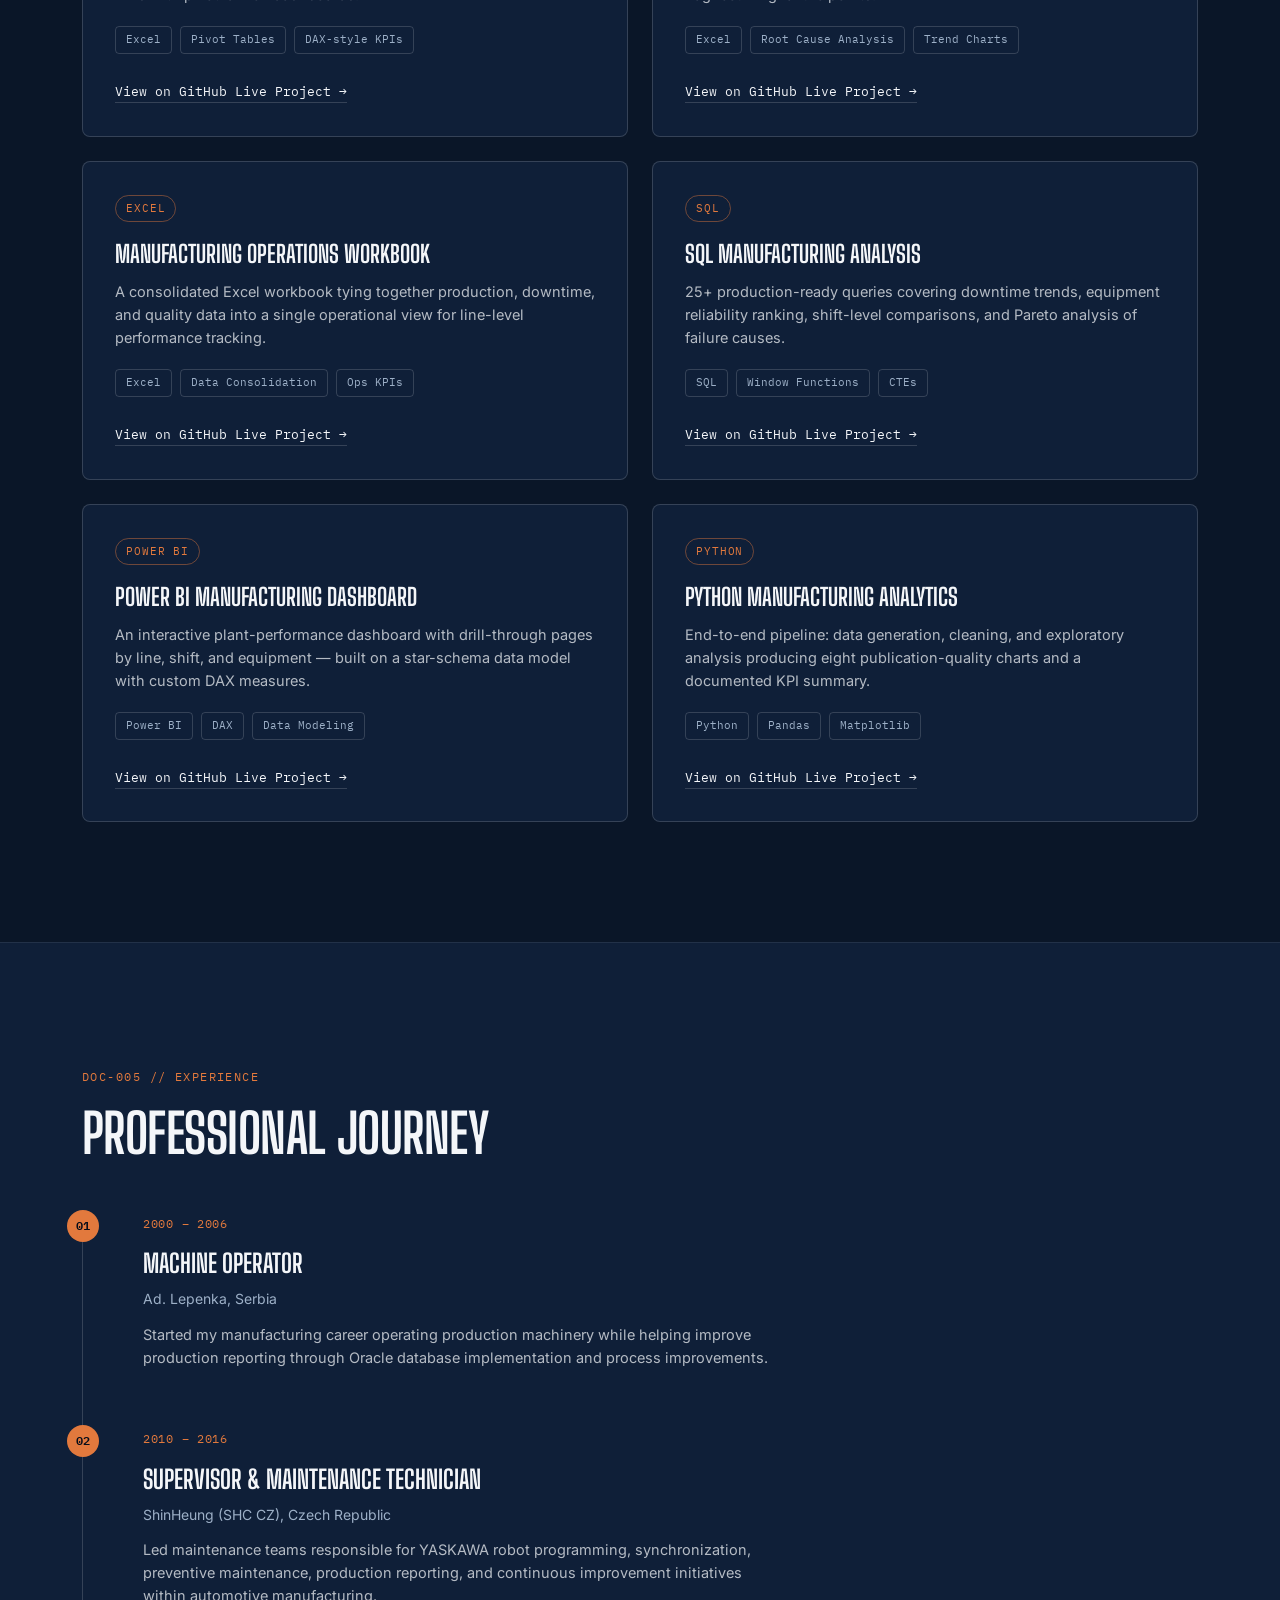
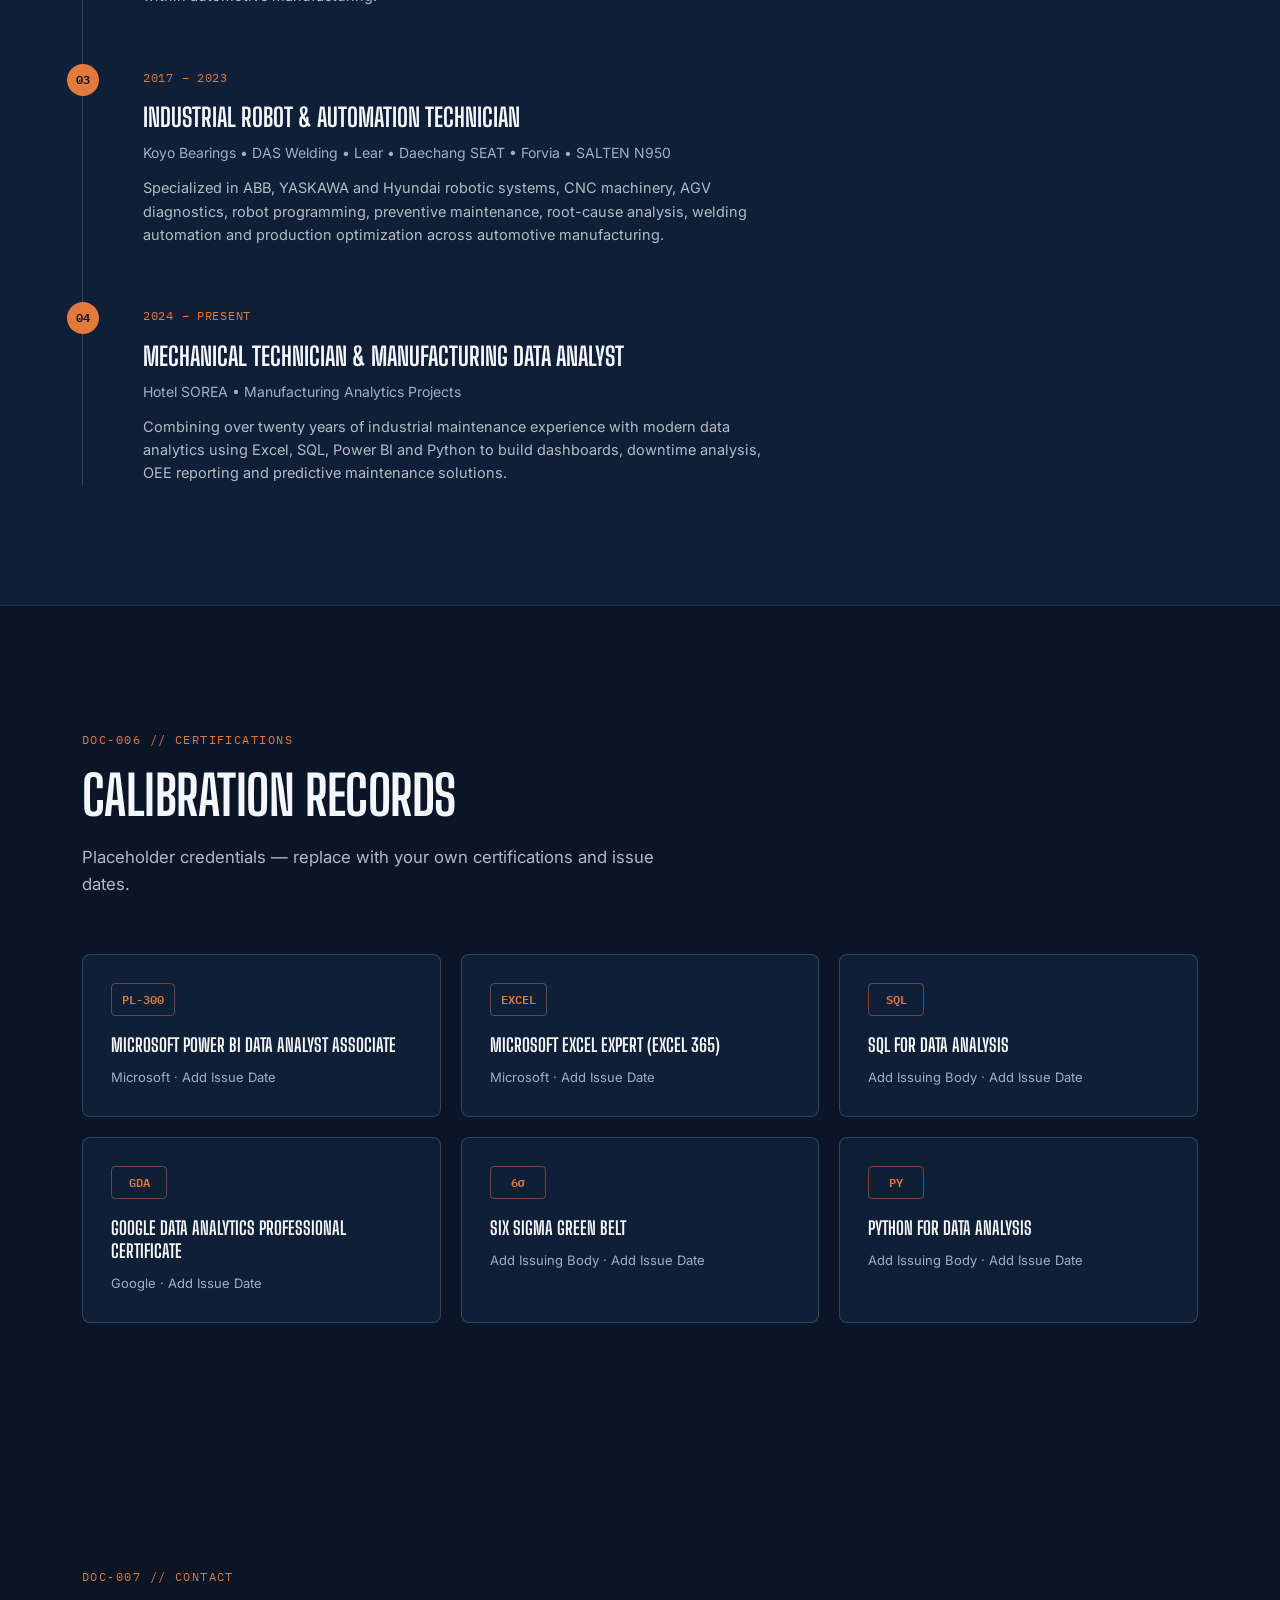
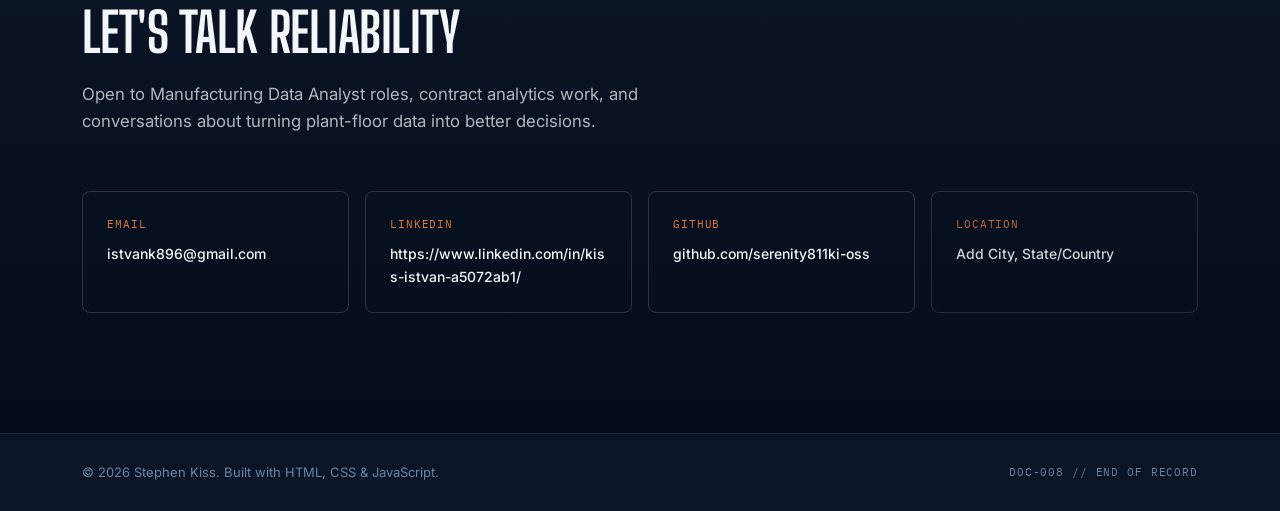
==== commit 0e108889: "Update index.html" ====
--- a/index.html
+++ b/index.html
@@ -321,7 +321,6 @@
               </a>
             </div>
           </article>
-
           <article class="project-card">
             <div class="project-card__corner project-card__corner--tl" aria-hidden="true"></div>
             <div class="project-card__corner project-card__corner--br" aria-hidden="true"></div>
@@ -386,7 +385,7 @@
             <p class="project-card__desc">
               End-to-end pipeline: data generation, cleaning, and exploratory analysis producing
               eight publication-quality charts and a documented KPI summary.
-            </p>
+             </p>
             <ul class="project-card__stack">
               <li>Python</li><li>Pandas</li><li>Matplotlib</li>
             </ul>
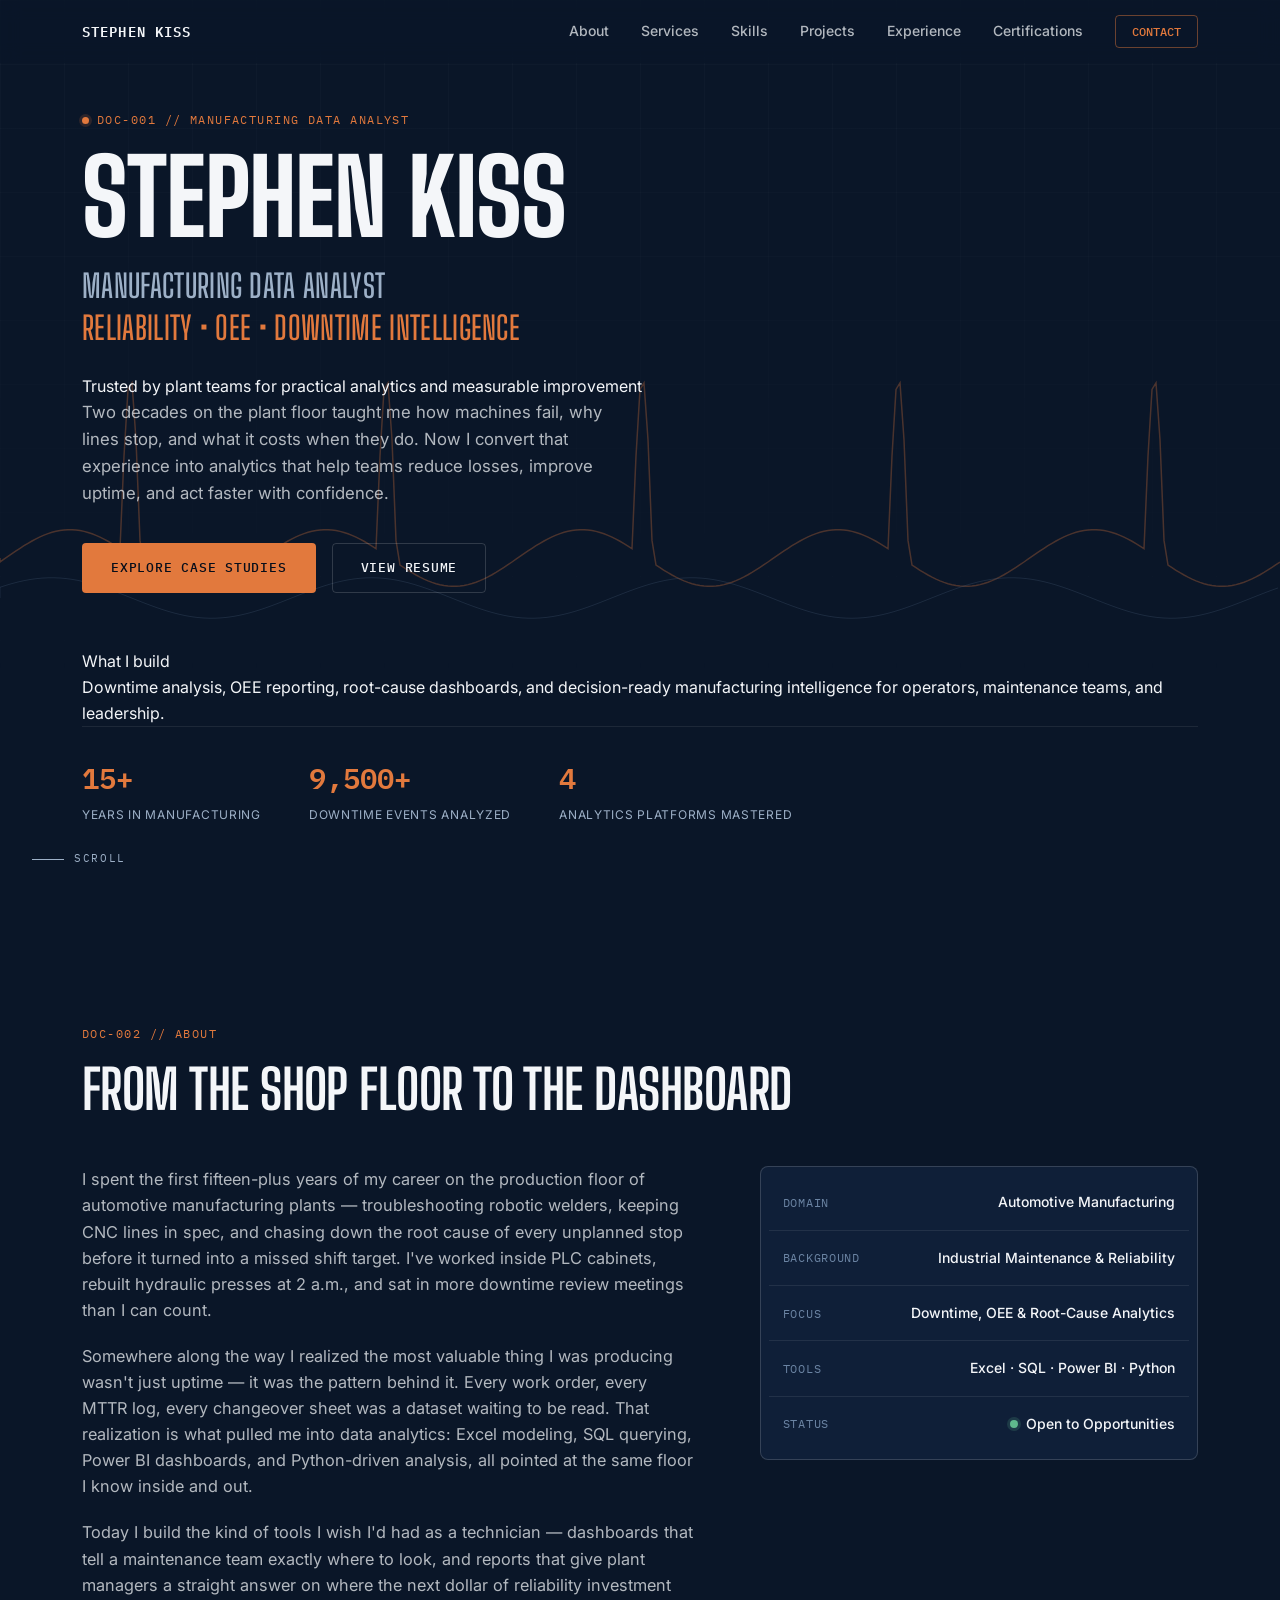
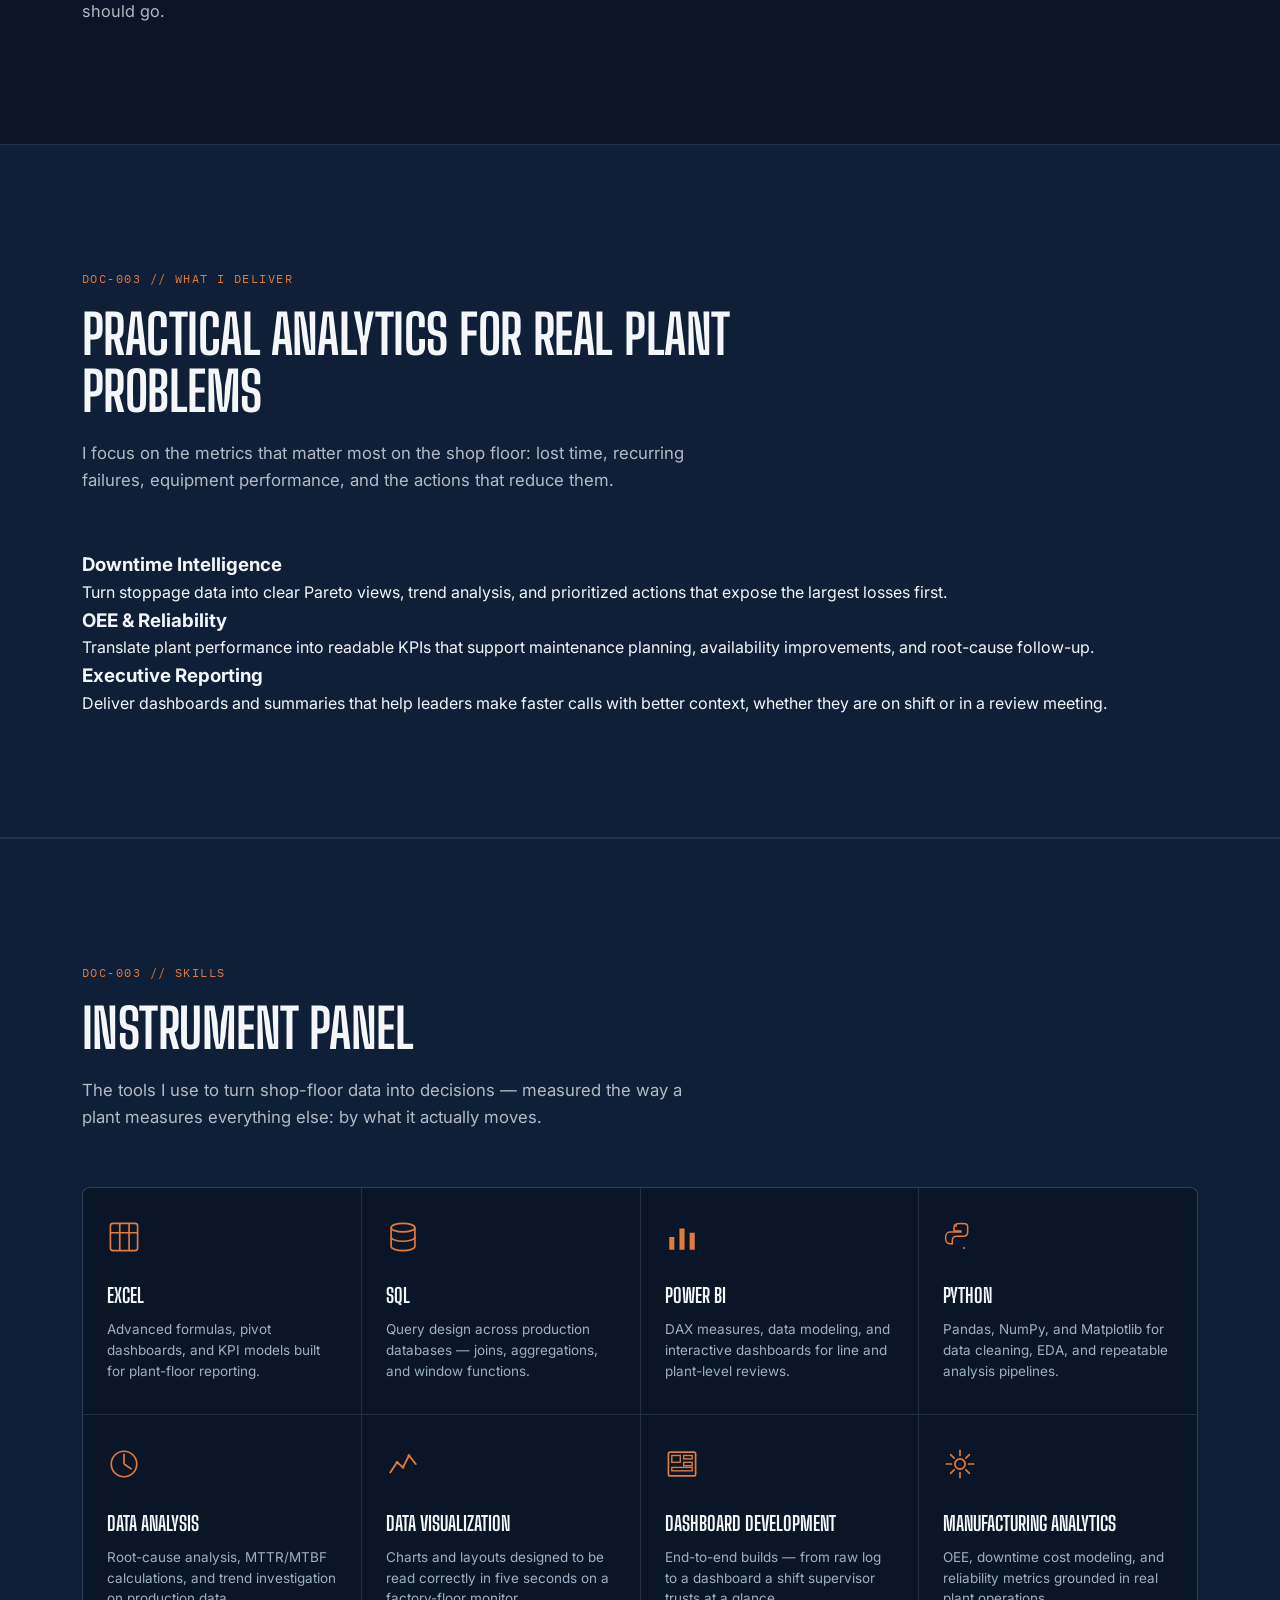
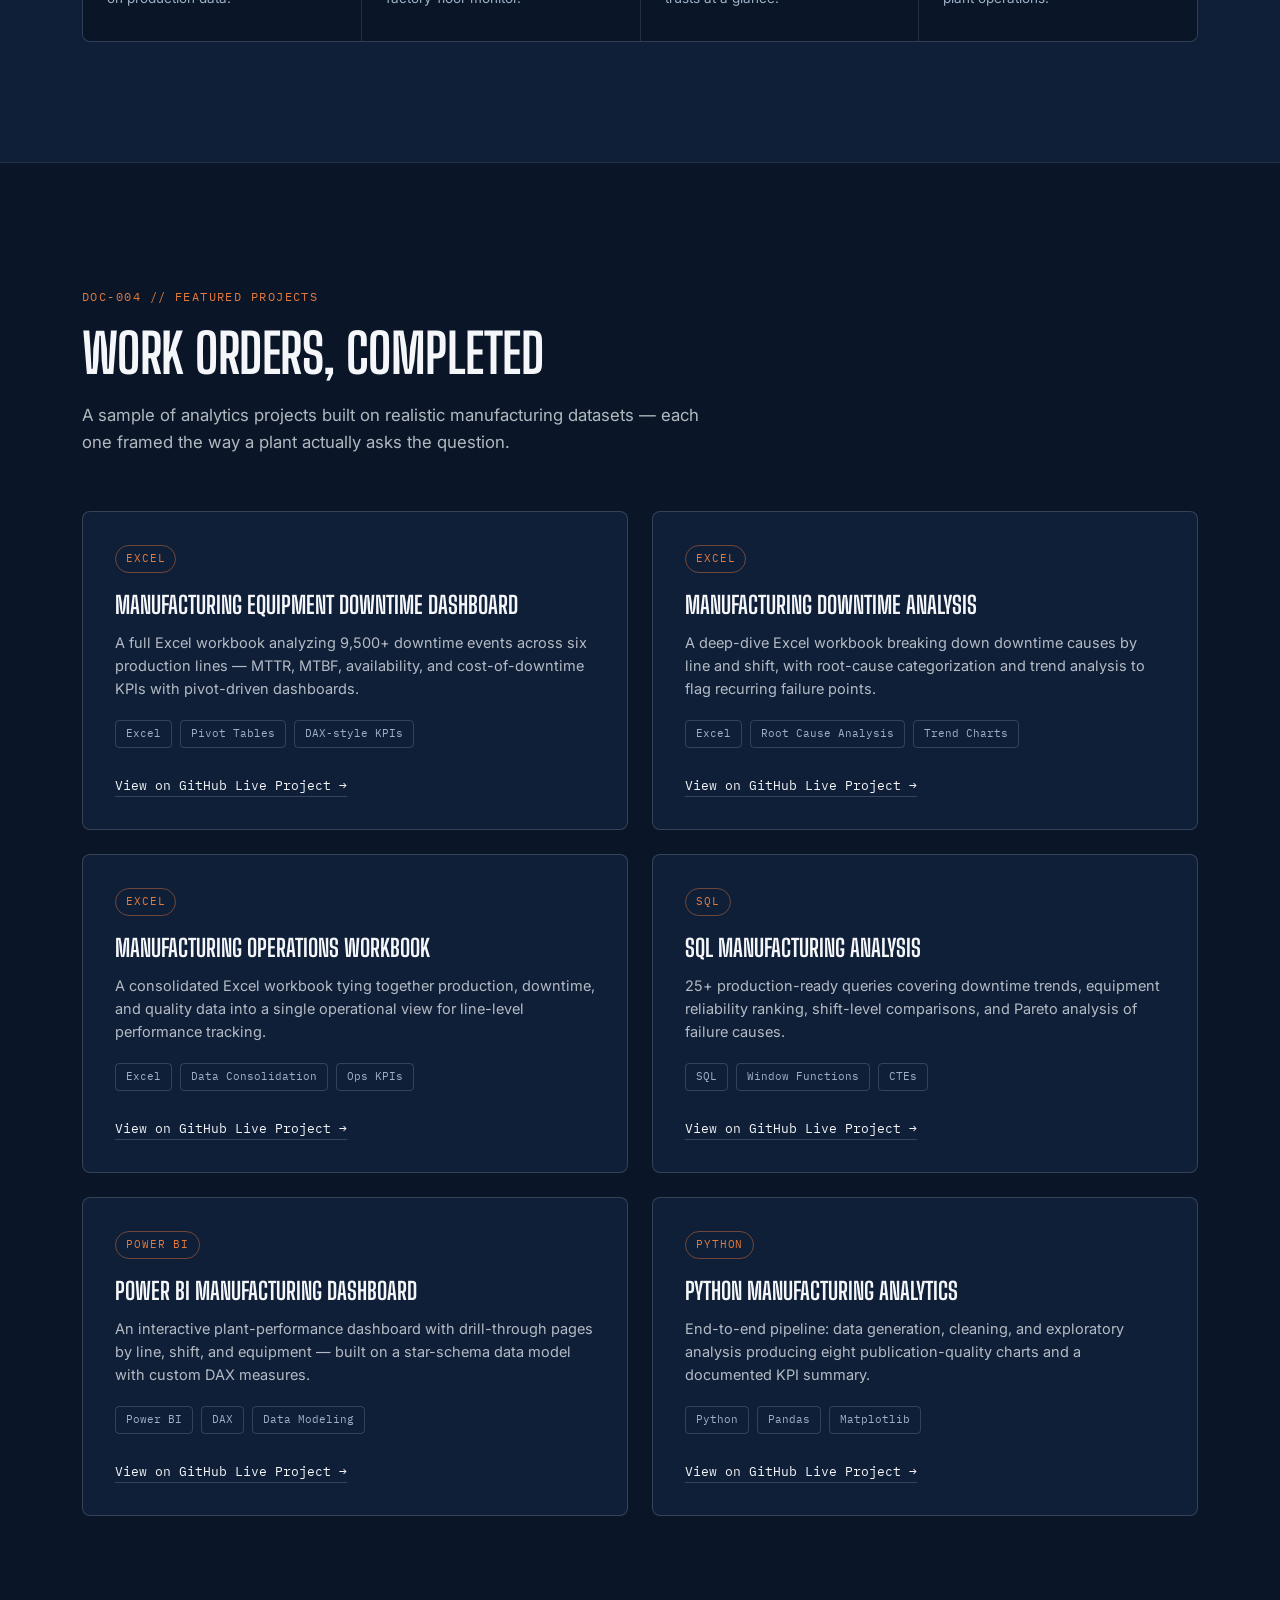
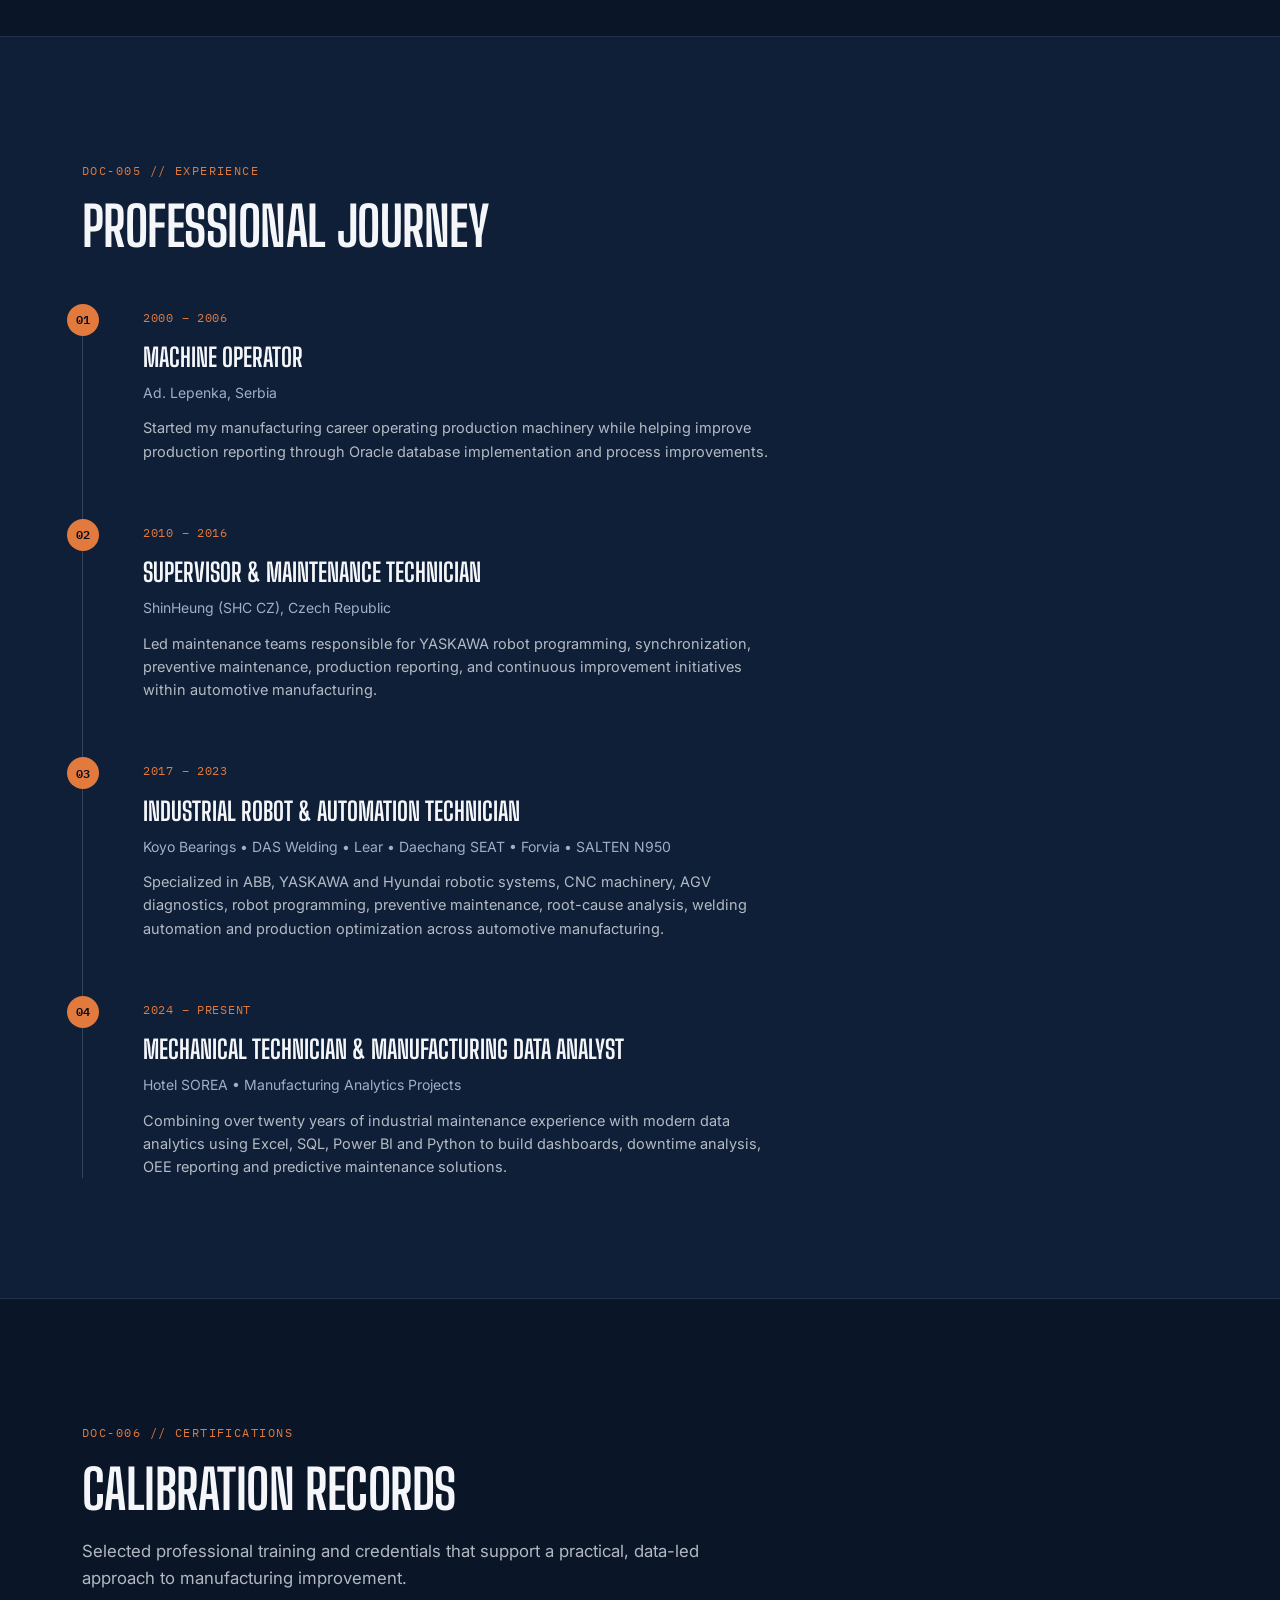
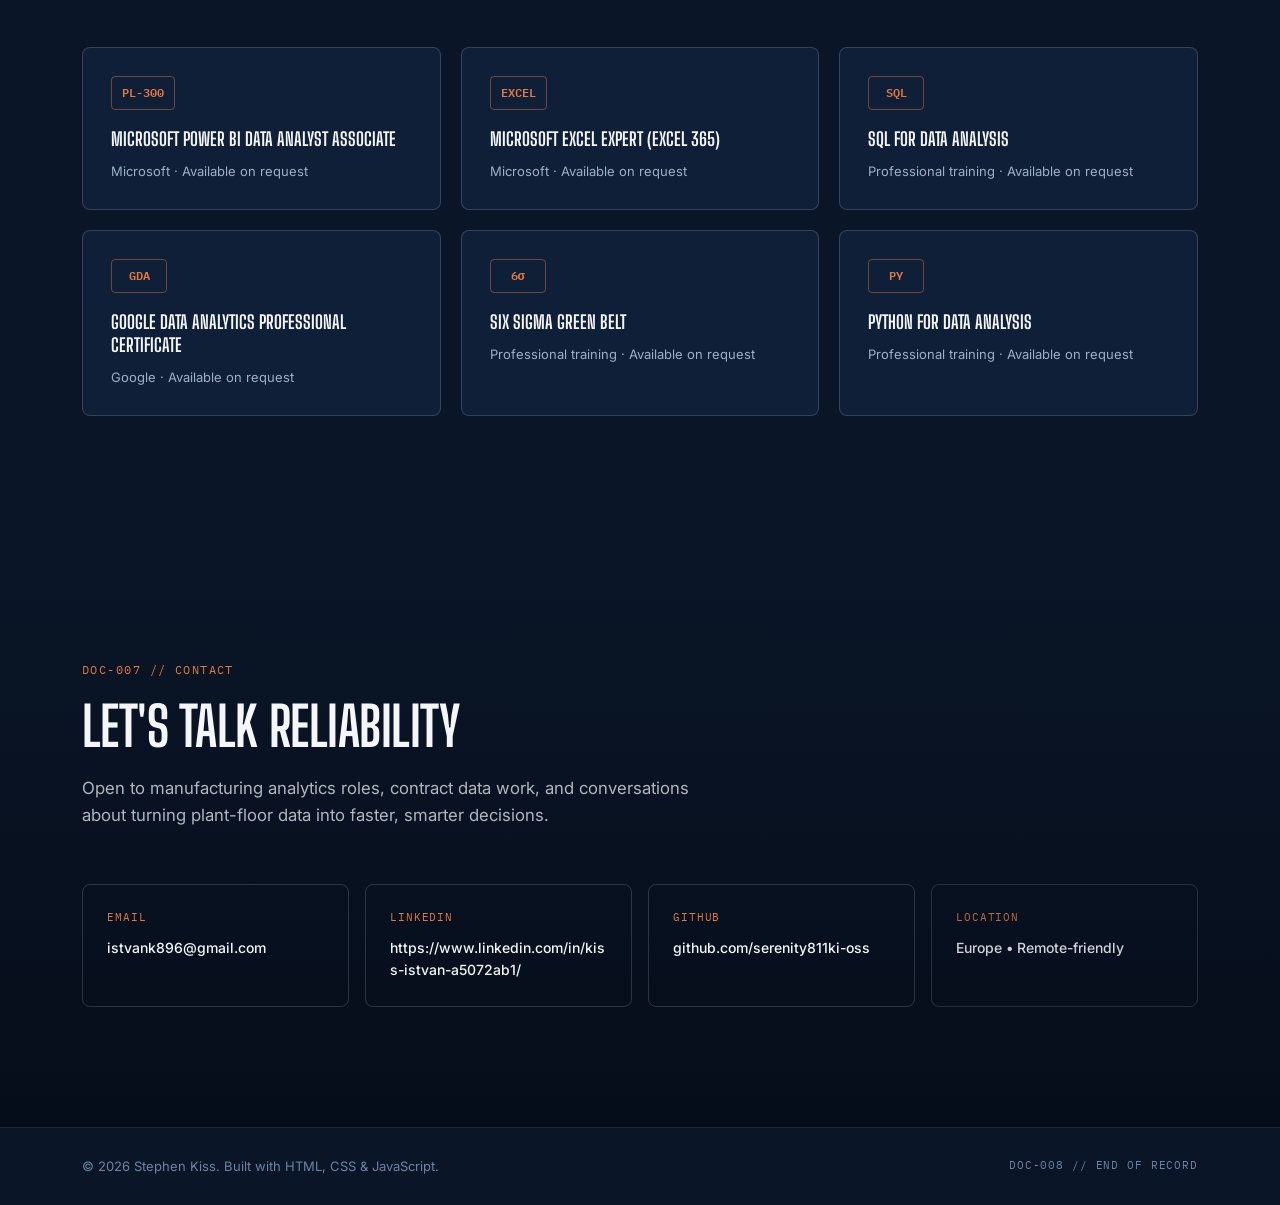
==== commit e2e33e43: "Update index.html" ====
--- a/index.html
+++ b/index.html
@@ -3,17 +3,17 @@
 <head>
   <meta charset="UTF-8">
   <meta name="viewport" content="width=device-width, initial-scale=1.0">
-  <title>Stephen Kiss | Manufacturing Data Analyst</title>
+  <title>Stephen Kiss | Manufacturing Data Analyst & Reliability Specialist</title>
   <meta name="description" content="Stephen Kiss — Manufacturing Data Analyst with 15+ years in automotive manufacturing and industrial maintenance. Specializing in Excel, SQL, Power BI, and Python for downtime, OEE, and reliability analytics.">
   <meta name="keywords" content="Manufacturing Data Analyst, Automotive Manufacturing, Industrial Maintenance, Power BI, SQL, Excel, Python, OEE, Downtime Analysis, Data Analytics">
   <meta name="author" content="Stephen Kiss">
+  <meta name="theme-color" content="#0a1628">
 
   <!-- Open Graph -->
   <meta property="og:title" content="Stephen Kiss | Manufacturing Data Analyst">
   <meta property="og:description" content="15+ years in automotive manufacturing and industrial maintenance, now building data-driven solutions in Excel, SQL, Power BI, and Python.">
   <meta property="og:type" content="website">
 
-  <link rel="icon" type="image/svg+xml" href="assets/favicon.svg">
 
   <!-- Fonts: Big Shoulders (display/industrial), Inter (body), IBM Plex Mono (data/spec labels) -->
   <link rel="preconnect" href="https://fonts.googleapis.com">
@@ -31,8 +31,7 @@
   <header class="site-header" id="site-header">
     <nav class="navbar" aria-label="Primary navigation">
       <a href="#top" class="navbar__brand">
-        <span class="navbar__brand-mark" aria-hidden="true"></span>
-        STEPHEN KISS
+        <span class="navbar__brand-text">STEPHEN KISS</span>
       </a>
 
       <button class="navbar__toggle" id="navToggle" aria-label="Toggle navigation menu" aria-expanded="false" aria-controls="navMenu">
@@ -41,6 +40,7 @@
 
       <ul class="navbar__menu" id="navMenu">
         <li><a href="#about" class="navbar__link">About</a></li>
+        <li><a href="#services" class="navbar__link">Services</a></li>
         <li><a href="#skills" class="navbar__link">Skills</a></li>
         <li><a href="#projects" class="navbar__link">Projects</a></li>
         <li><a href="#experience" class="navbar__link">Experience</a></li>
@@ -66,18 +66,28 @@
 
         <p class="hero__headline" data-reveal>
           Manufacturing Data Analyst<br>
-          <span class="hero__headline-accent">15+ Years in Automotive Manufacturing</span>
-        </p>
+          <span class="hero__headline-accent">Reliability • OEE • Downtime Intelligence</span>
+        </p>
+
+        <div class="hero__badge" data-reveal>
+          <span class="hero__badge-dot"></span>
+          Trusted by plant teams for practical analytics and measurable improvement
+        </div>
 
         <p class="hero__sub" data-reveal>
           Two decades on the plant floor taught me how machines fail, why lines stop,
-          and what it costs when they do. Now I turn that experience into dashboards,
-          data models, and analysis that keep production running.
+          and what it costs when they do. Now I convert that experience into analytics
+          that help teams reduce losses, improve uptime, and act faster with confidence.
         </p>
 
         <div class="hero__cta" data-reveal>
-          <a href="#projects" class="btn btn--primary">View Projects</a>
-          <a href="assets/Stephen-Kiss-Resume.pdf" class="btn btn--ghost" download>Download Resume</a>
+          <a href="#projects" class="btn btn--primary">Explore Case Studies</a>
+          <a href="Stephen-Kiss-Resume.pdf" class="btn btn--ghost" target="_blank" rel="noopener noreferrer">View Resume</a>
+        </div>
+
+        <div class="hero__highlight" data-reveal>
+          <span class="hero__highlight-title">What I build</span>
+          <p>Downtime analysis, OEE reporting, root-cause dashboards, and decision-ready manufacturing intelligence for operators, maintenance teams, and leadership.</p>
         </div>
 
         <div class="hero__stats" data-reveal>
@@ -162,6 +172,32 @@
       </div>
     </section>
 
+    <!-- ===================== SERVICES ===================== -->
+    <section class="section section--alt" id="services">
+      <div class="container">
+        <p class="eyebrow eyebrow--dark" data-reveal>DOC-003 // WHAT I DELIVER</p>
+        <h2 class="section__title" data-reveal>Practical analytics for real plant problems</h2>
+        <p class="section__intro" data-reveal>
+          I focus on the metrics that matter most on the shop floor: lost time, recurring failures, equipment performance, and the actions that reduce them.
+        </p>
+
+        <div class="services-grid" data-reveal>
+          <article class="service-card">
+            <h3>Downtime Intelligence</h3>
+            <p>Turn stoppage data into clear Pareto views, trend analysis, and prioritized actions that expose the largest losses first.</p>
+          </article>
+          <article class="service-card">
+            <h3>OEE &amp; Reliability</h3>
+            <p>Translate plant performance into readable KPIs that support maintenance planning, availability improvements, and root-cause follow-up.</p>
+          </article>
+          <article class="service-card">
+            <h3>Executive Reporting</h3>
+            <p>Deliver dashboards and summaries that help leaders make faster calls with better context, whether they are on shift or in a review meeting.</p>
+          </article>
+        </div>
+      </div>
+    </section>
+
     <!-- ===================== SKILLS ===================== -->
     <section class="section section--alt" id="skills">
       <div class="container">
@@ -227,7 +263,7 @@
     </section>
 
     <!-- ===================== FEATURED PROJECTS ===================== -->
-   <section class="section" id="projects">
+    <section class="section" id="projects">
       <div class="container">
         <p class="eyebrow eyebrow--dark" data-reveal>DOC-004 // FEATURED PROJECTS</p>
         <h2 class="section__title" data-reveal>Work Orders, Completed</h2>
@@ -409,7 +445,6 @@
       </div>
     </section>
     <!-- ===================== EXPERIENCE TIMELINE ===================== -->
-   <!-- ===================== EXPERIENCE TIMELINE ===================== -->
 <section class="section section--alt" id="experience">
   <div class="container">
     <p class="eyebrow eyebrow--dark" data-reveal>DOC-005 // EXPERIENCE</p>
@@ -485,39 +520,39 @@
         <p class="eyebrow eyebrow--dark" data-reveal>DOC-006 // CERTIFICATIONS</p>
         <h2 class="section__title" data-reveal>Calibration Records</h2>
         <p class="section__intro" data-reveal>
-          Placeholder credentials &mdash; replace with your own certifications and issue dates.
+          Selected professional training and credentials that support a practical, data-led approach to manufacturing improvement.
         </p>
 
         <div class="certs-grid" data-reveal>
           <div class="cert-card">
             <span class="cert-card__badge">PL-300</span>
             <h3 class="cert-card__title">Microsoft Power BI Data Analyst Associate</h3>
-            <p class="cert-card__issuer">Microsoft &middot; Add Issue Date</p>
+            <p class="cert-card__issuer">Microsoft &middot; Available on request</p>
           </div>
           <div class="cert-card">
             <span class="cert-card__badge">EXCEL</span>
             <h3 class="cert-card__title">Microsoft Excel Expert (Excel 365)</h3>
-            <p class="cert-card__issuer">Microsoft &middot; Add Issue Date</p>
+            <p class="cert-card__issuer">Microsoft &middot; Available on request</p>
           </div>
           <div class="cert-card">
             <span class="cert-card__badge">SQL</span>
             <h3 class="cert-card__title">SQL for Data Analysis</h3>
-            <p class="cert-card__issuer">Add Issuing Body &middot; Add Issue Date</p>
+            <p class="cert-card__issuer">Professional training &middot; Available on request</p>
           </div>
           <div class="cert-card">
             <span class="cert-card__badge">GDA</span>
             <h3 class="cert-card__title">Google Data Analytics Professional Certificate</h3>
-            <p class="cert-card__issuer">Google &middot; Add Issue Date</p>
+            <p class="cert-card__issuer">Google &middot; Available on request</p>
           </div>
           <div class="cert-card">
             <span class="cert-card__badge">6&sigma;</span>
             <h3 class="cert-card__title">Six Sigma Green Belt</h3>
-            <p class="cert-card__issuer">Add Issuing Body &middot; Add Issue Date</p>
+            <p class="cert-card__issuer">Professional training &middot; Available on request</p>
           </div>
           <div class="cert-card">
             <span class="cert-card__badge">PY</span>
             <h3 class="cert-card__title">Python for Data Analysis</h3>
-            <p class="cert-card__issuer">Add Issuing Body &middot; Add Issue Date</p>
+            <p class="cert-card__issuer">Professional training &middot; Available on request</p>
           </div>
         </div>
       </div>
@@ -529,8 +564,7 @@
         <p class="eyebrow" data-reveal>DOC-007 // CONTACT</p>
         <h2 class="section__title section__title--light" data-reveal>Let's Talk Reliability</h2>
         <p class="section__intro section__intro--light" data-reveal>
-          Open to Manufacturing Data Analyst roles, contract analytics work, and conversations
-          about turning plant-floor data into better decisions.
+          Open to manufacturing analytics roles, contract data work, and conversations about turning plant-floor data into faster, smarter decisions.
         </p>
 
         <div class="contact-grid" data-reveal>
@@ -548,7 +582,7 @@
           </a>
           <div class="contact-card contact-card--static">
             <span class="contact-card__label">Location</span>
-            <span class="contact-card__value">Add City, State/Country</span>
+            <span class="contact-card__value">Europe • Remote-friendly</span>
           </div>
         </div>
       </div>
@@ -570,4 +604,3 @@
   <script src="js/script.js"></script>
 </body>
 </html>
-
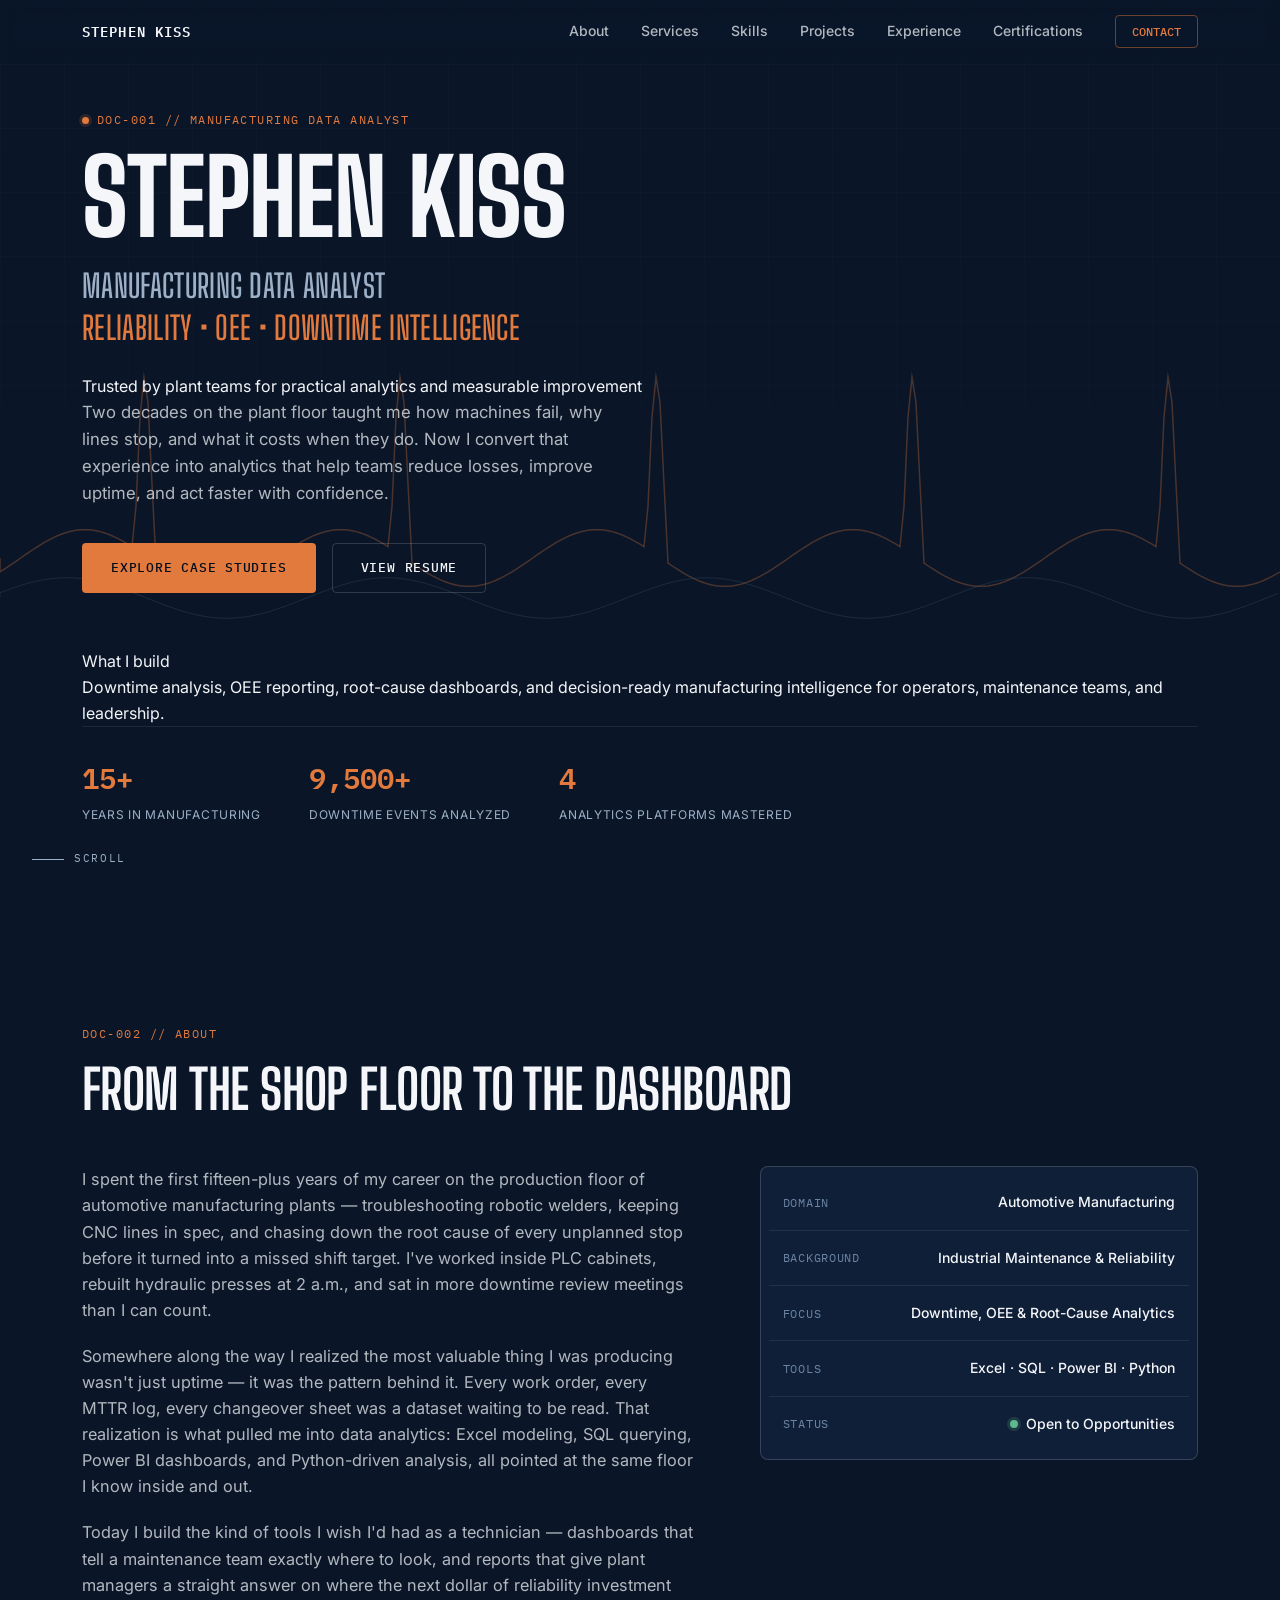
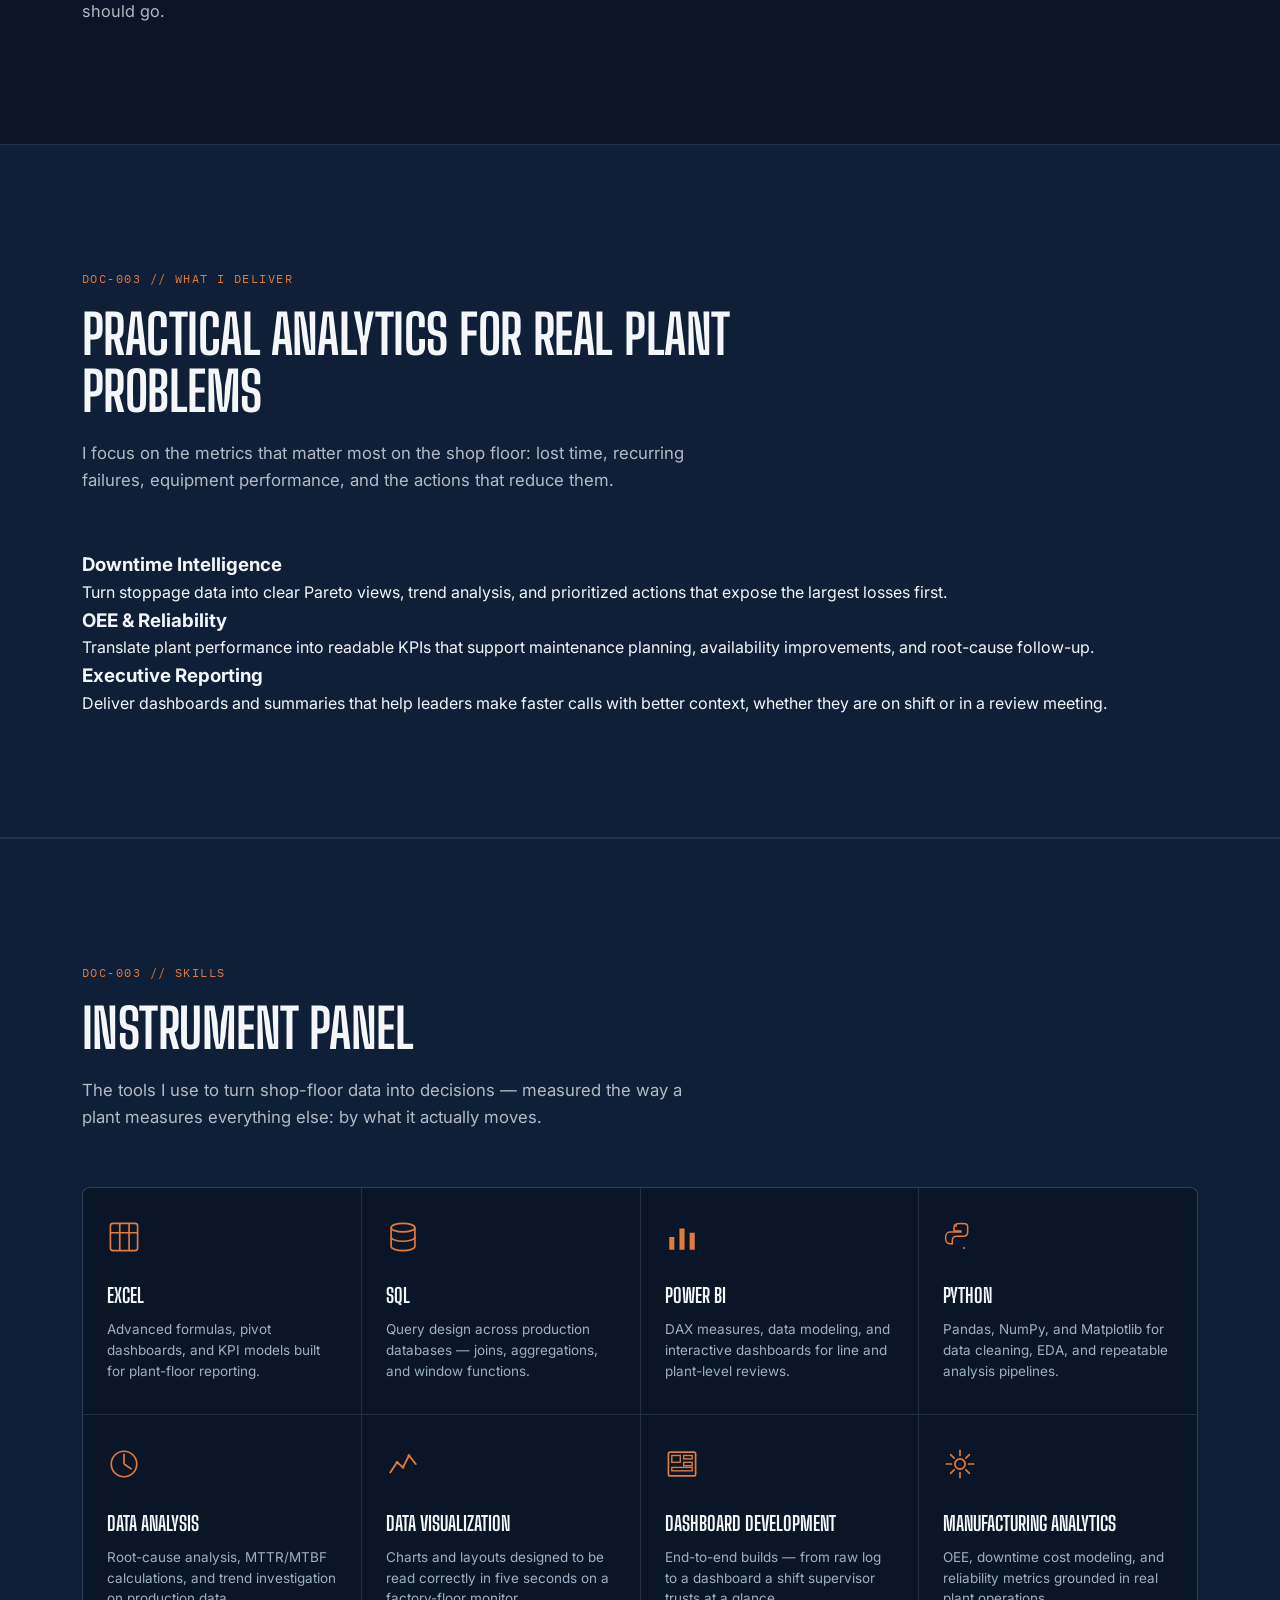
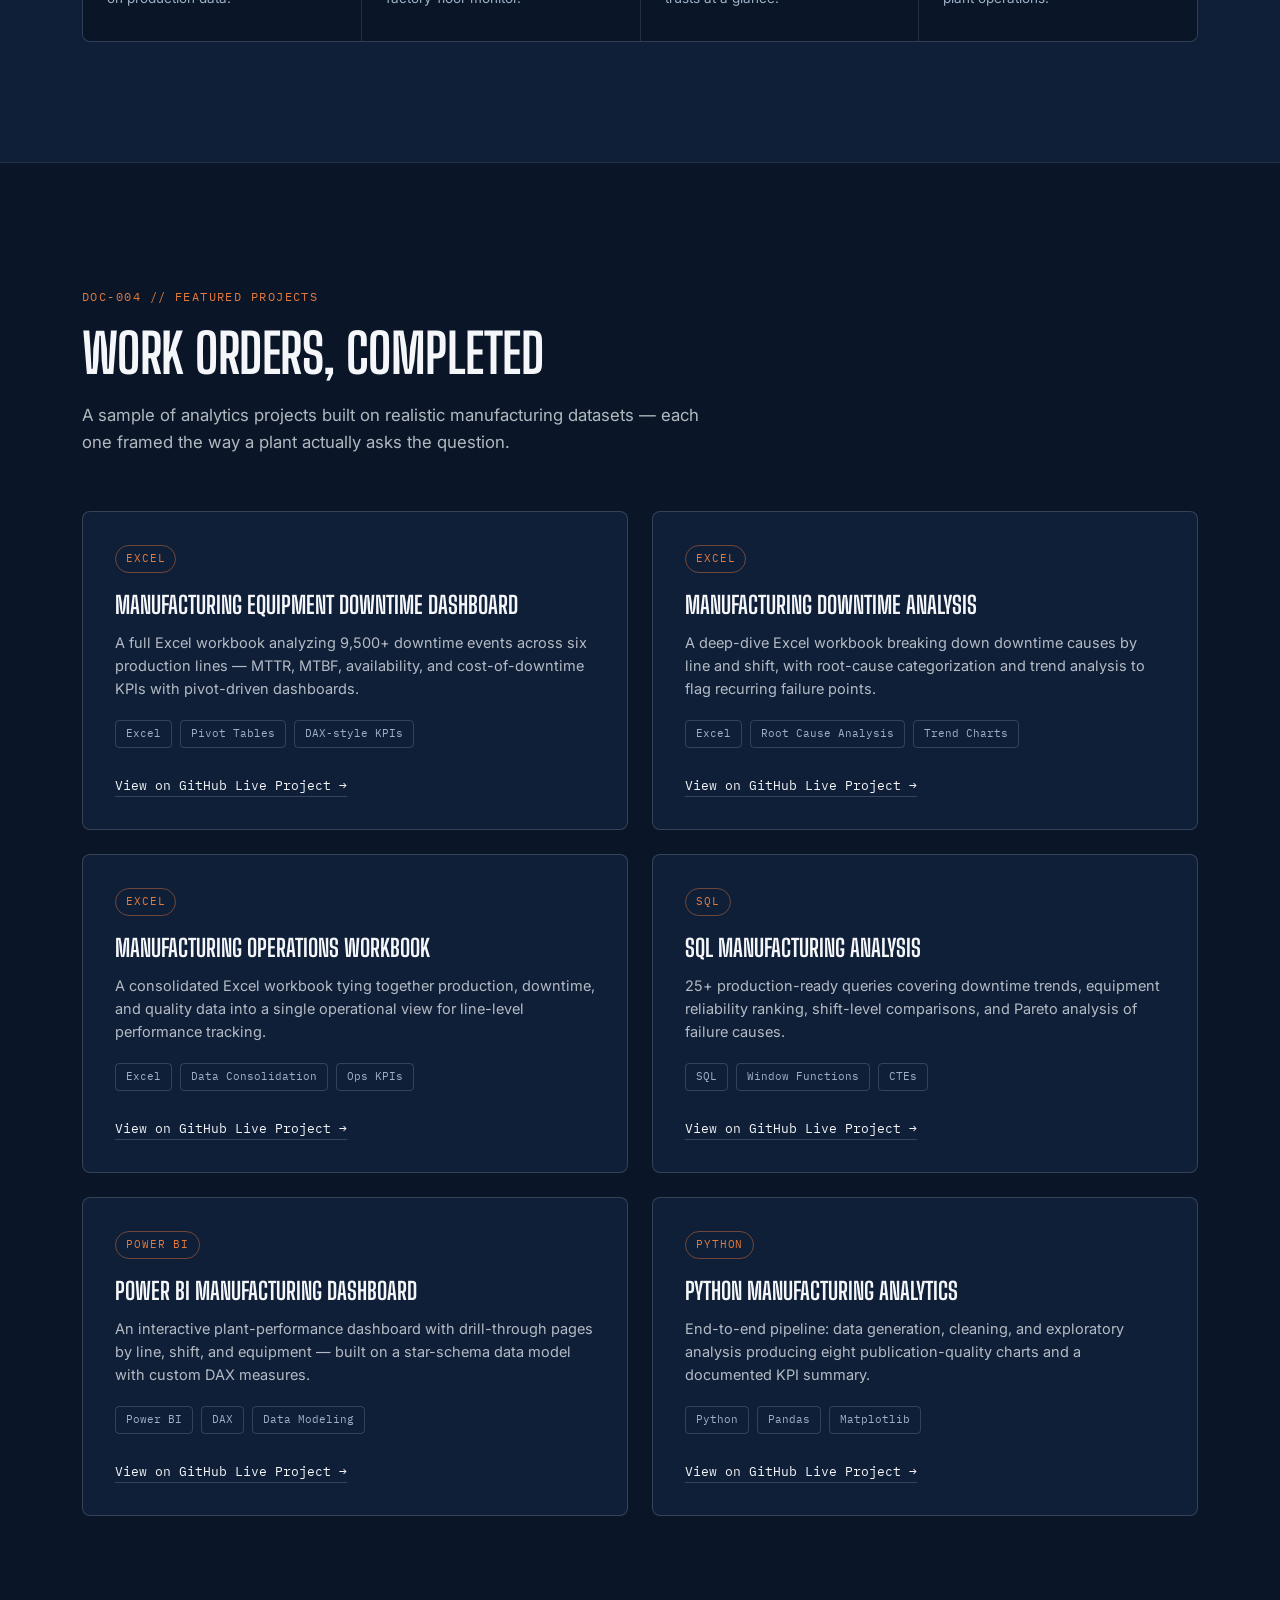
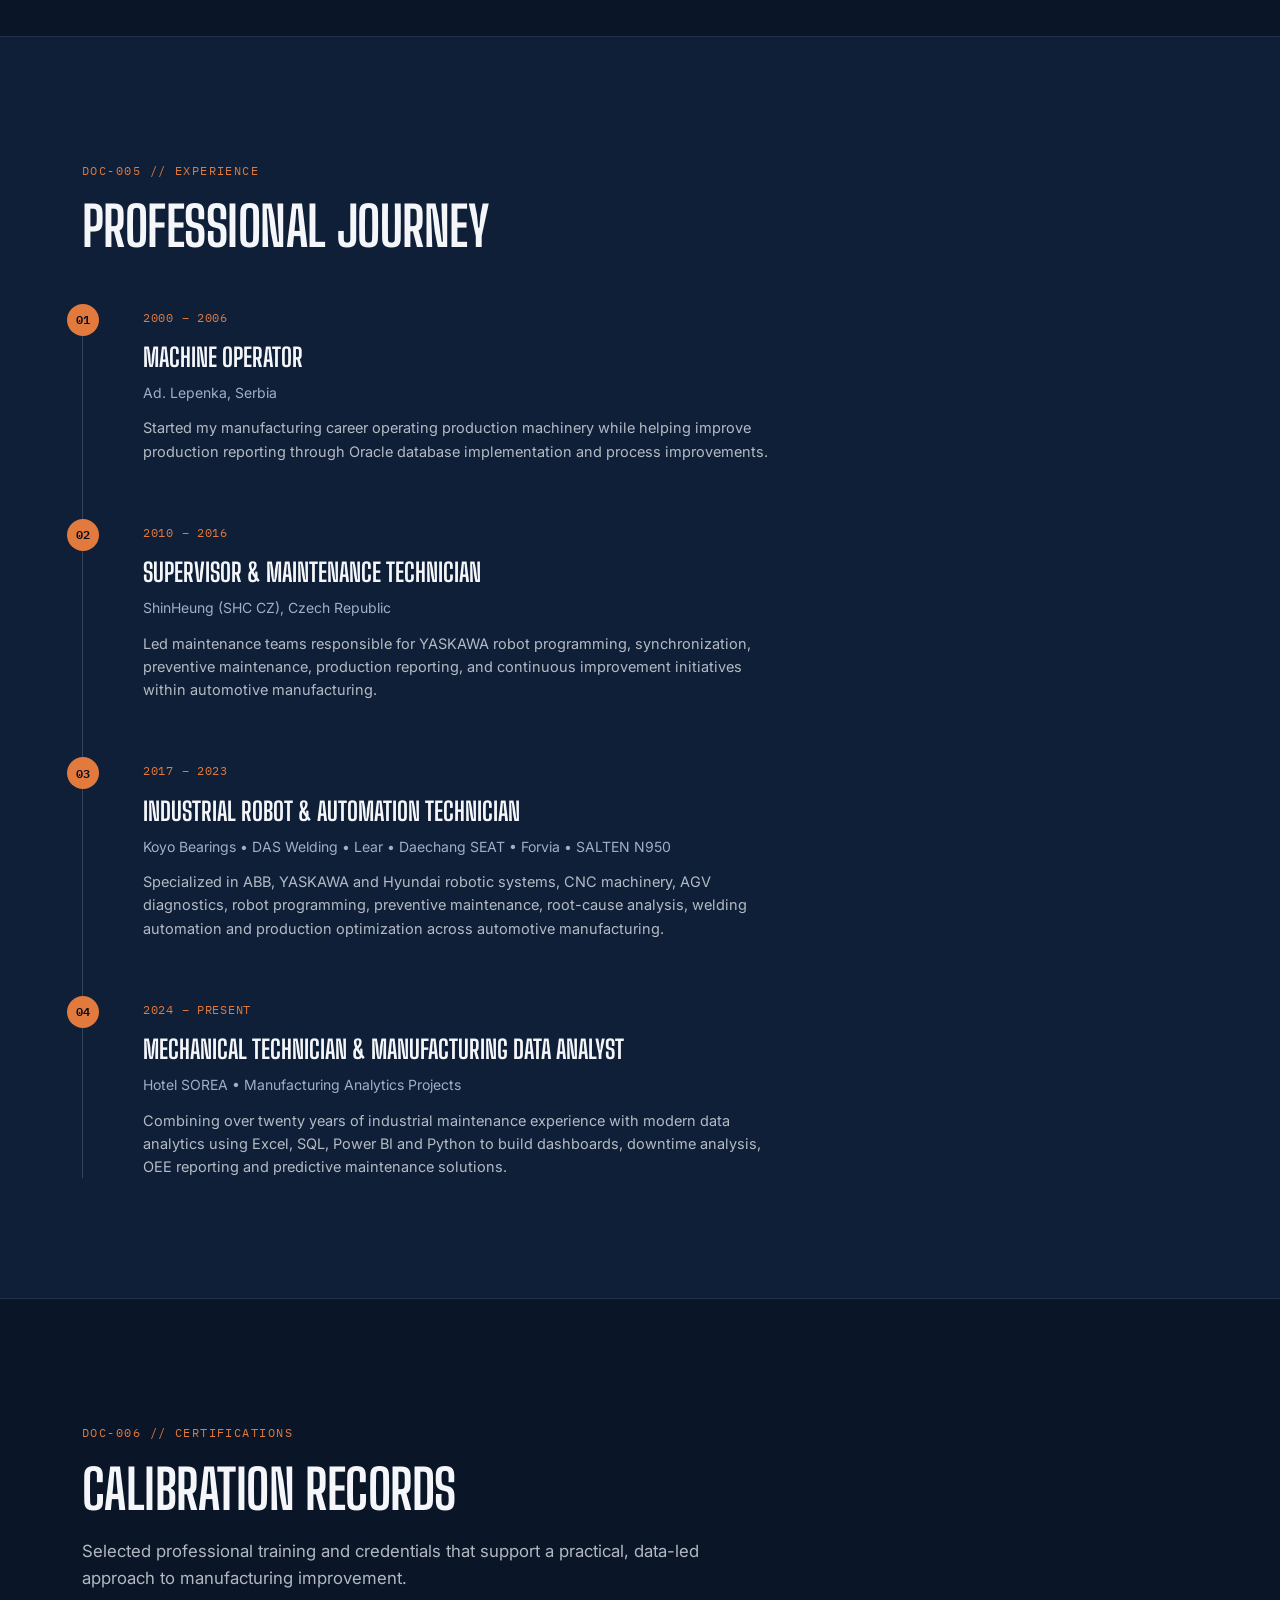
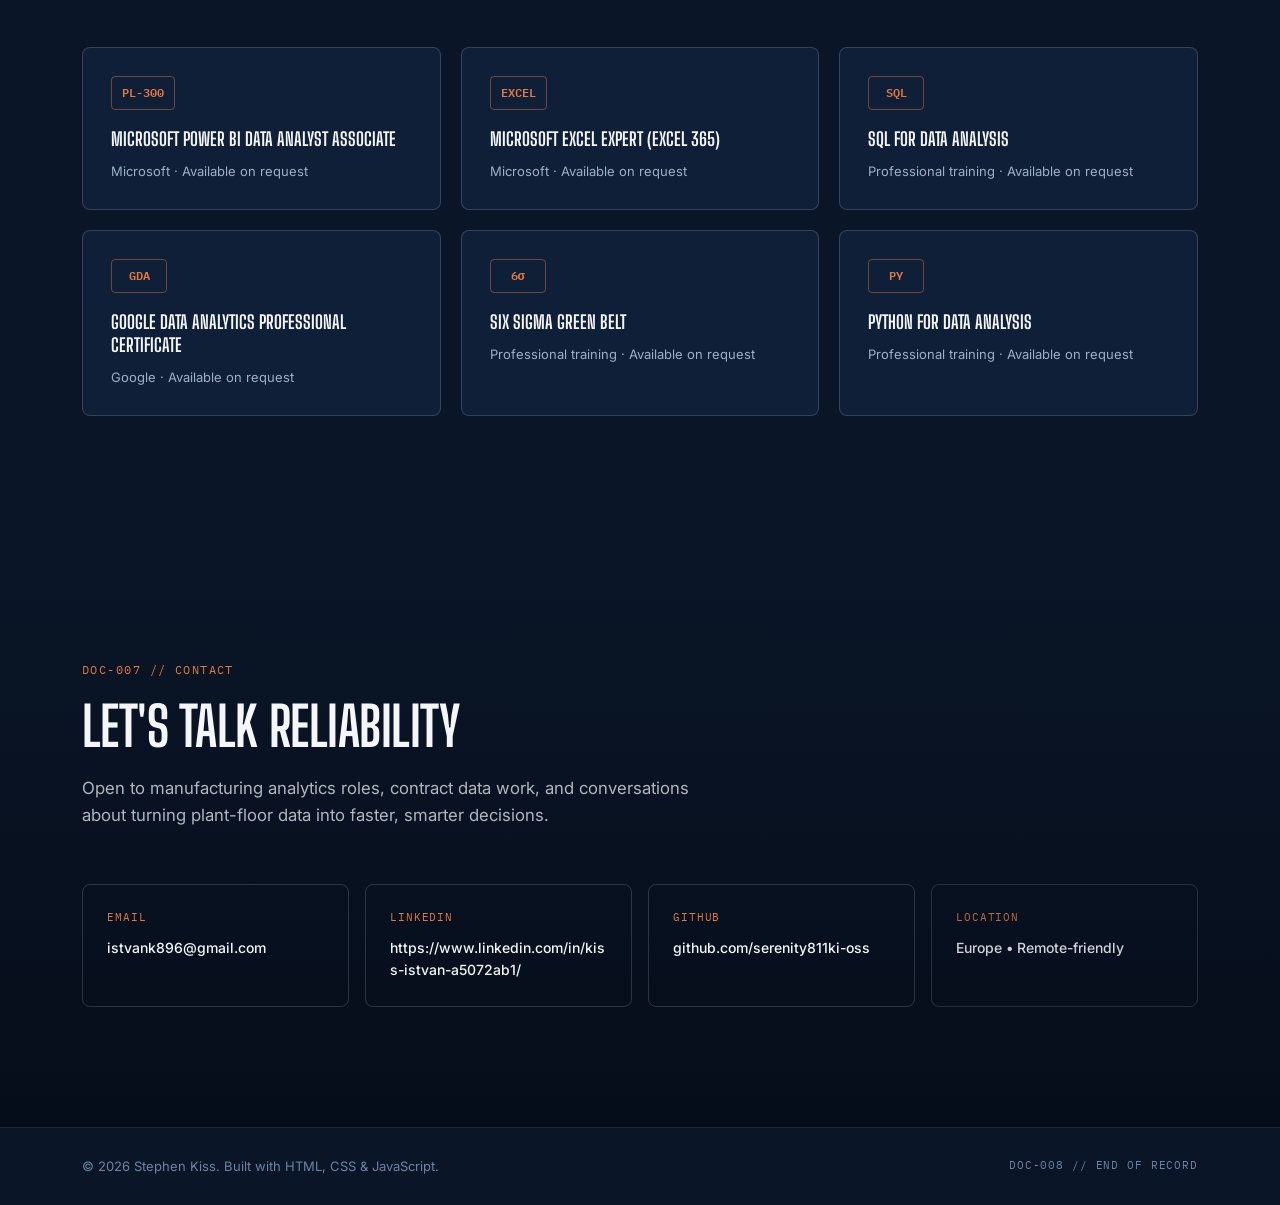
==== commit e1442673: "Update index.html" ====
--- a/index.html
+++ b/index.html
@@ -370,13 +370,13 @@
               <li>SQL</li><li>Window Functions</li><li>CTEs</li>
             </ul>
             <div class="project-card__actions">
-              <a href="#"
+              <a href="https://github.com/serenity811ki-oss/Manufacturing-Analytics-Platform"
                  class="project-card__link project-card__link--secondary"
                  target="_blank"
                  rel="noopener noreferrer">
                 View on GitHub
               </a>
-              <a href="#"
+              <a href="https://serenity811ki-oss.github.io/Manufacturing-Analytics-Platform"
                  class="project-card__link"
                  target="_blank"
                  rel="noopener noreferrer">
@@ -398,13 +398,13 @@
               <li>Power BI</li><li>DAX</li><li>Data Modeling</li>
             </ul>
             <div class="project-card__actions">
-              <a href="#"
+              <a href="https://github.com/serenity811ki-oss/Manufacturing-Analytics"
                  class="project-card__link project-card__link--secondary"
                  target="_blank"
                  rel="noopener noreferrer">
                 View on GitHub
               </a>
-              <a href="#"
+              <a href="https://serenity811ki-oss.github.io/Manufacturing-Analytics"
                  class="project-card__link"
                  target="_blank"
                  rel="noopener noreferrer">
@@ -431,6 +431,7 @@
                  target="_blank"
                  rel="noopener noreferrer">
                 View on GitHub
+                </a>
               </a>
               <a href="https://serenity811ki-oss.github.io/manufacturing_kpi_report/"
                  class="project-card__link"
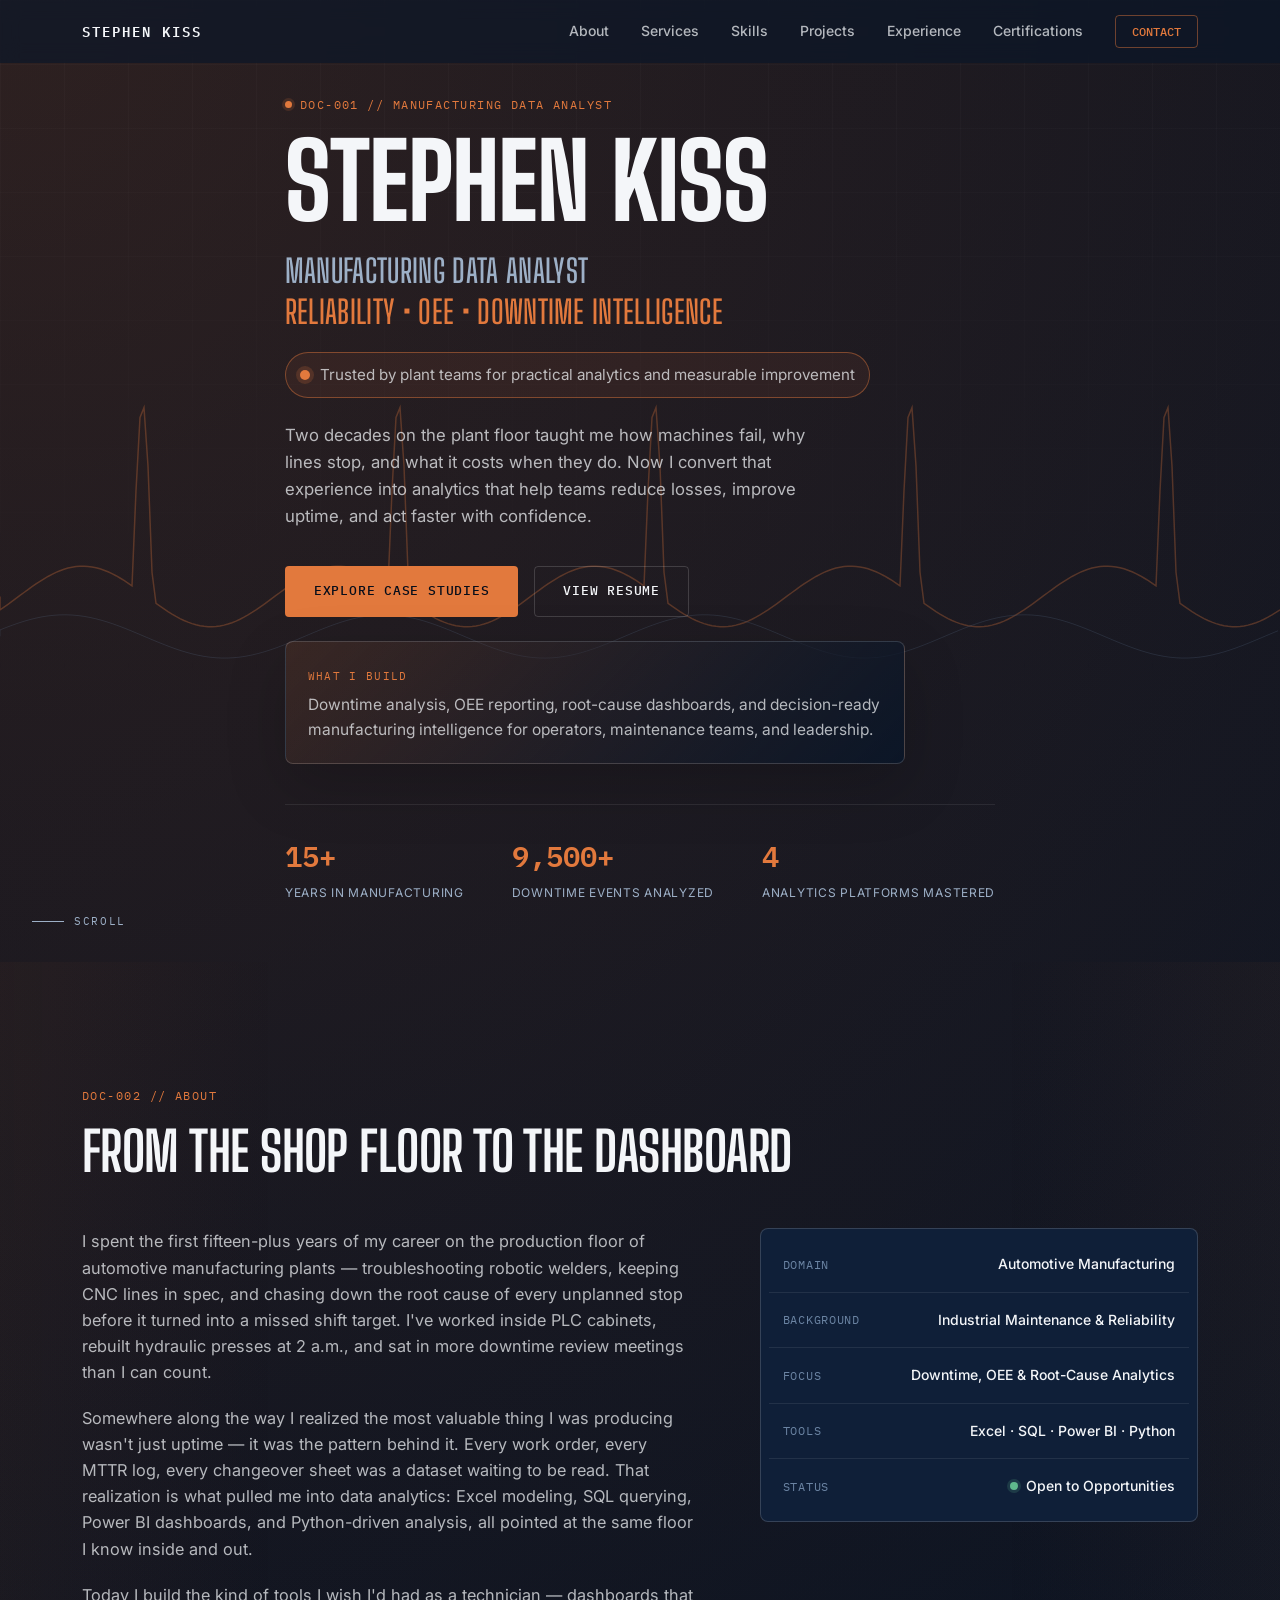
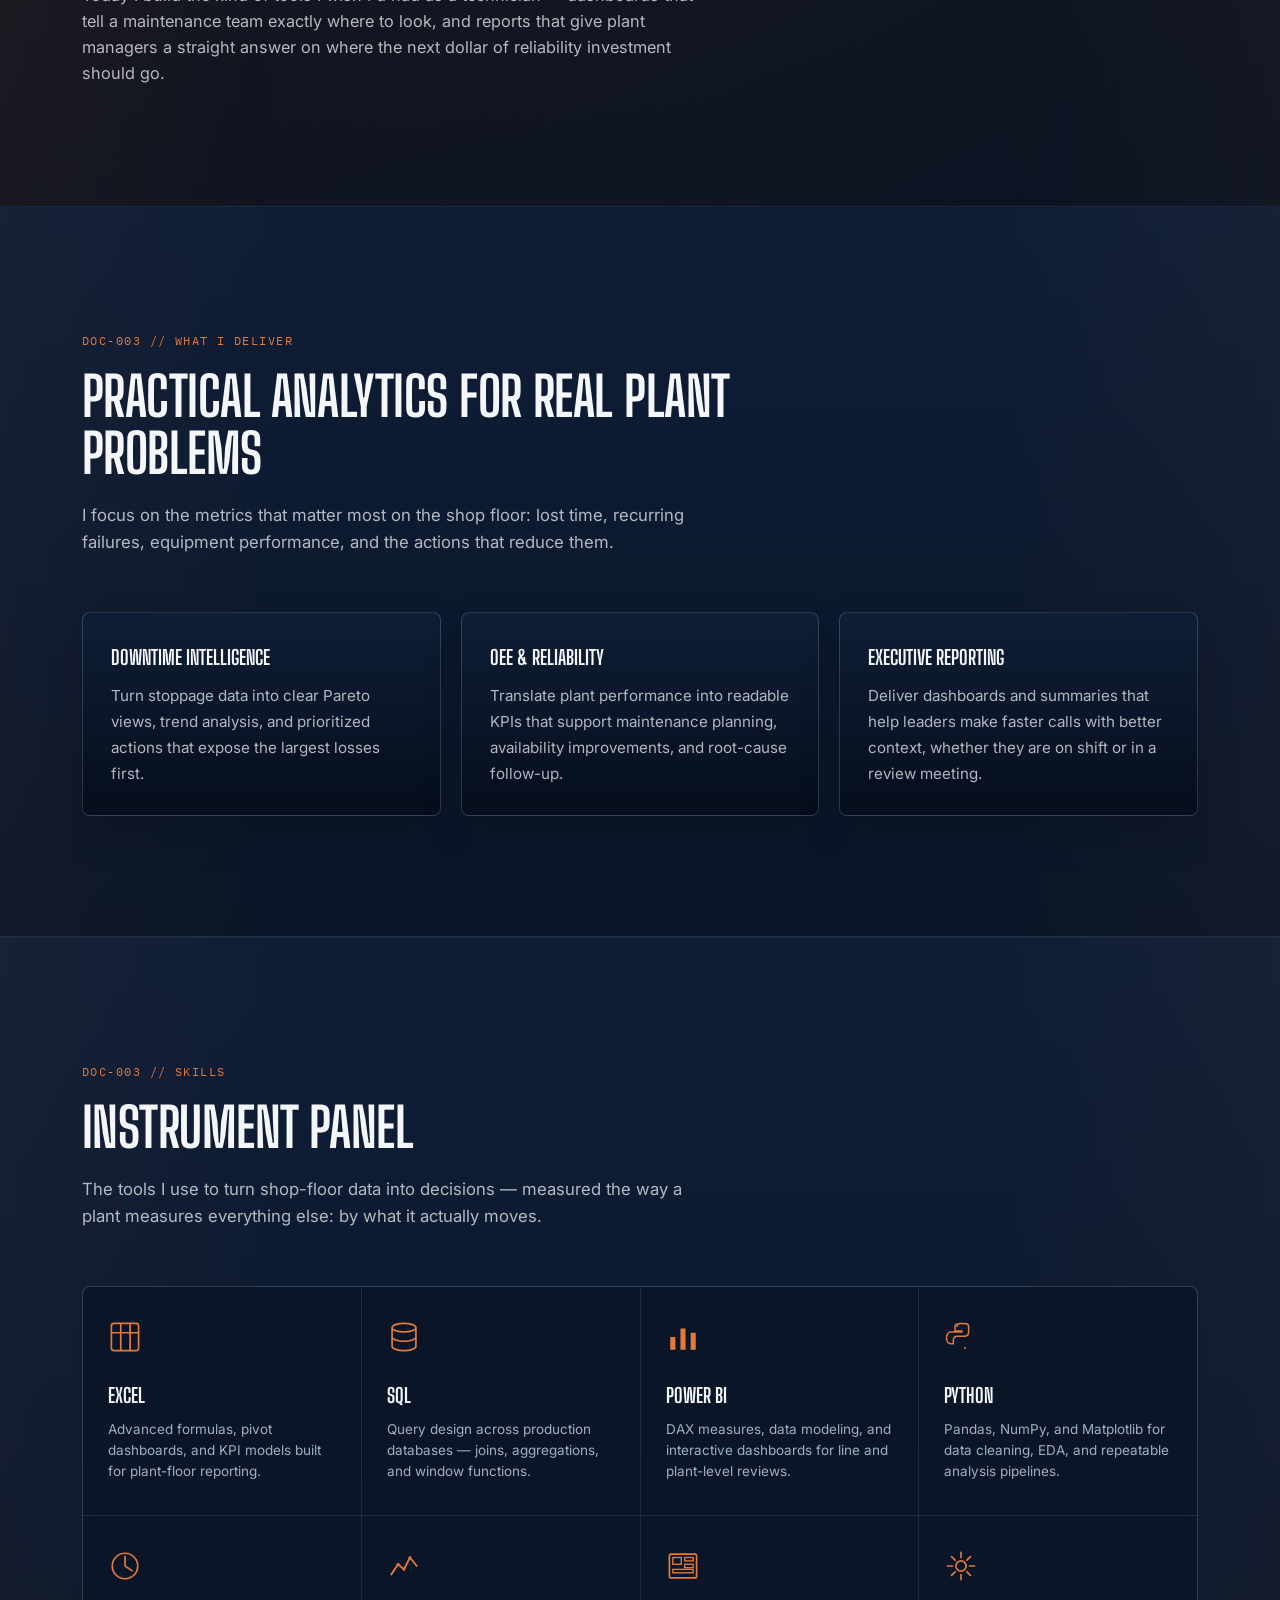
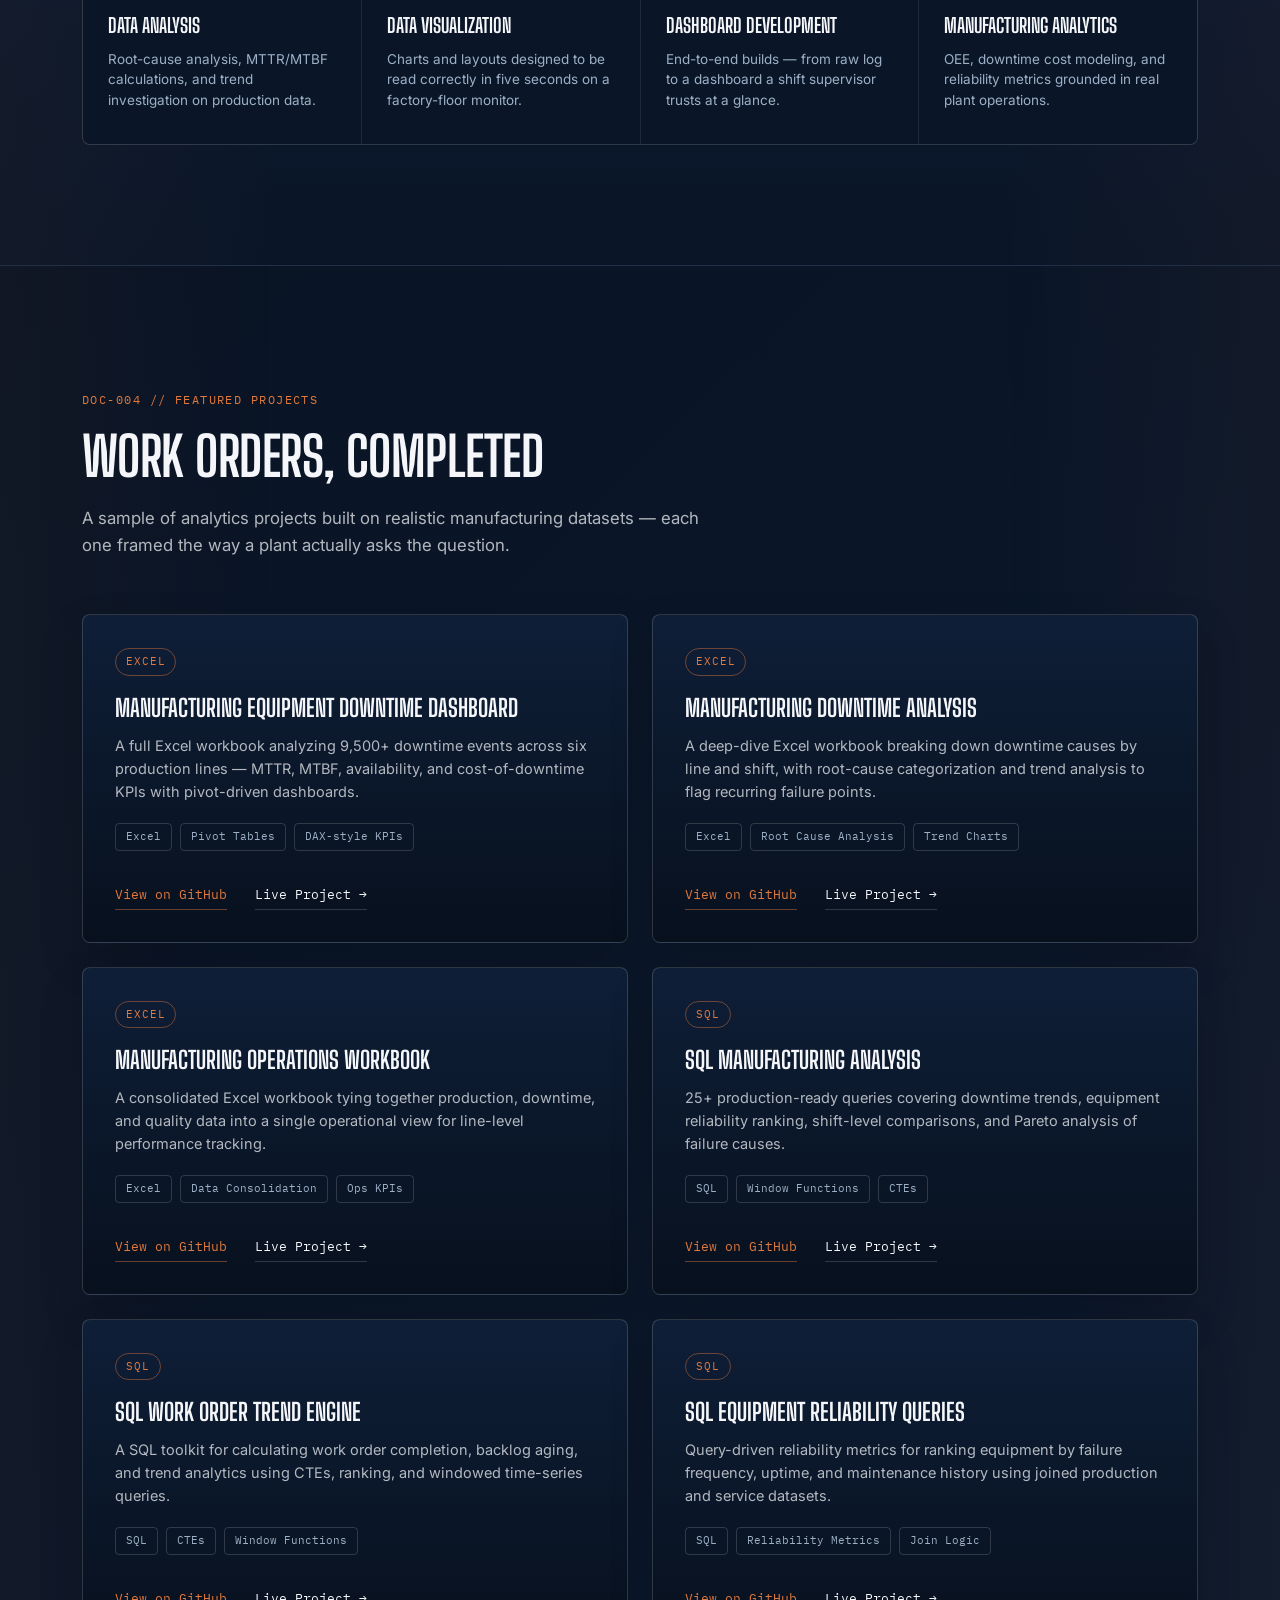
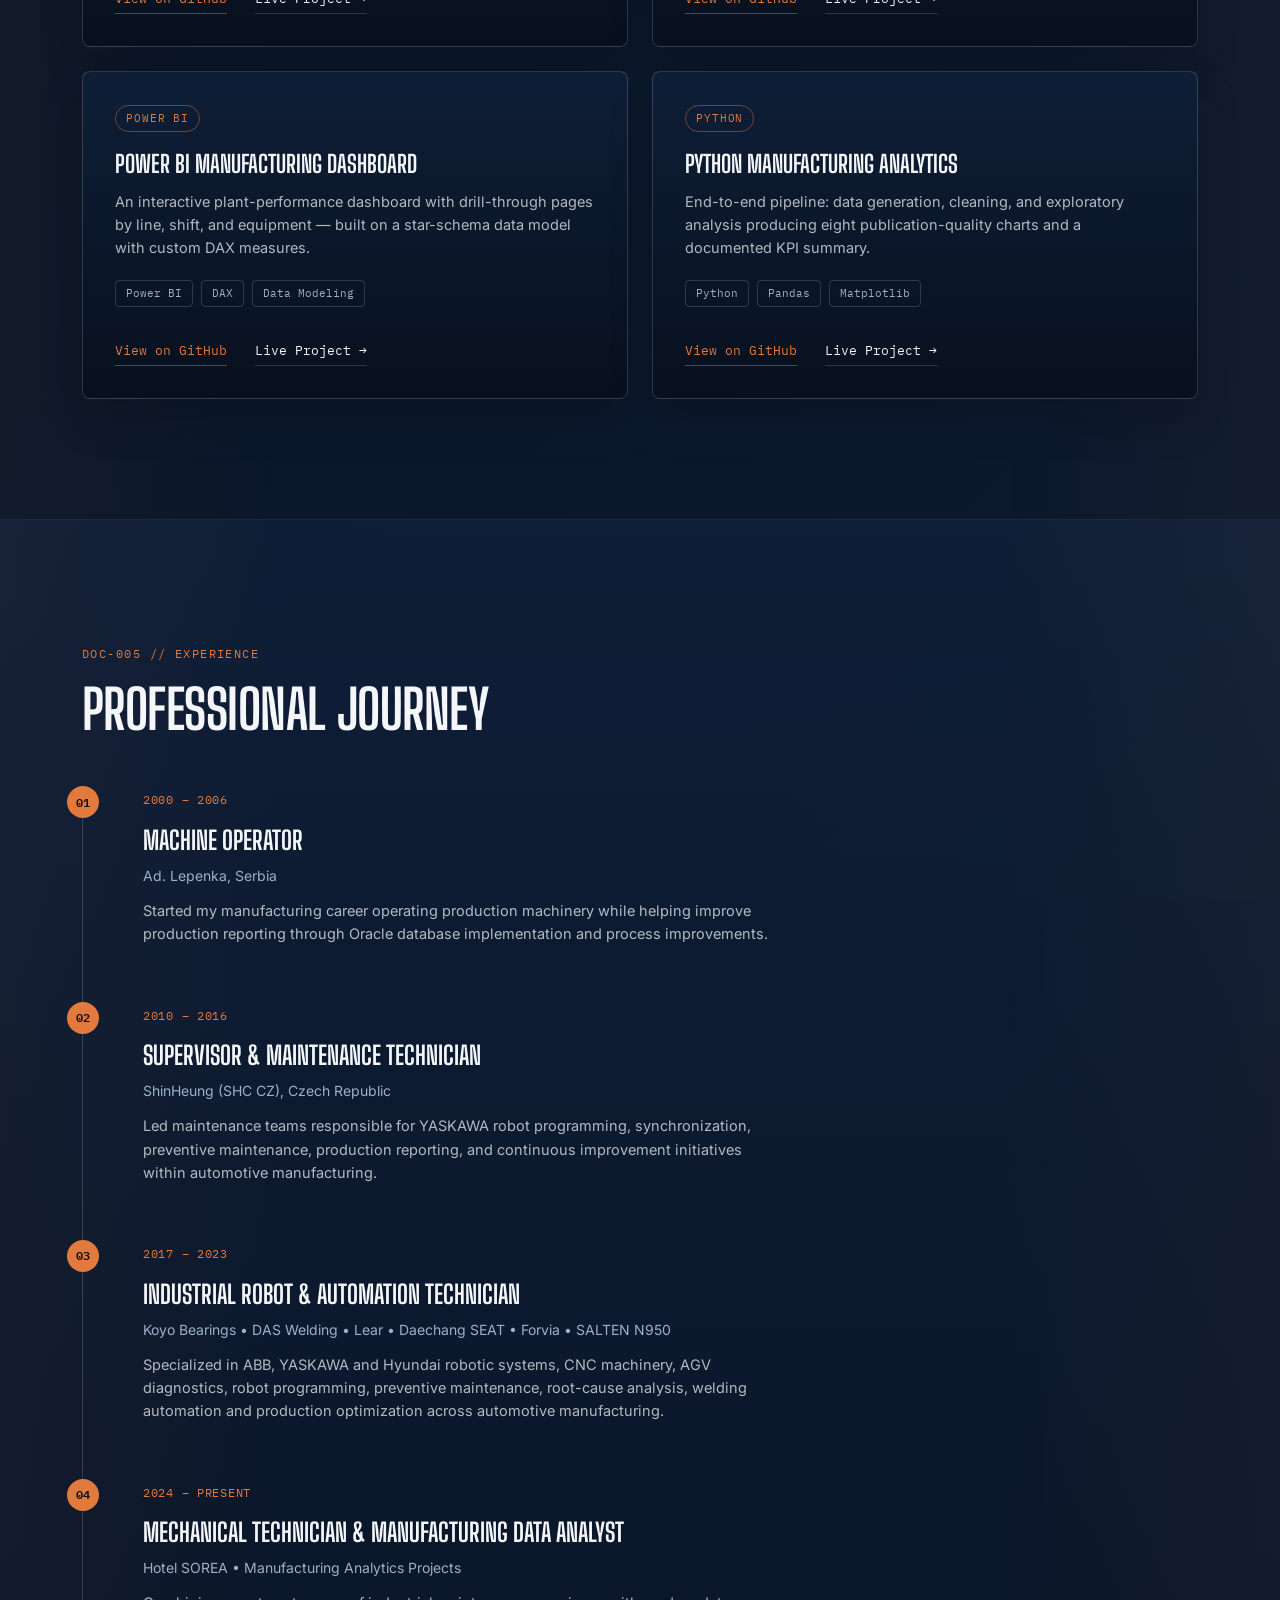
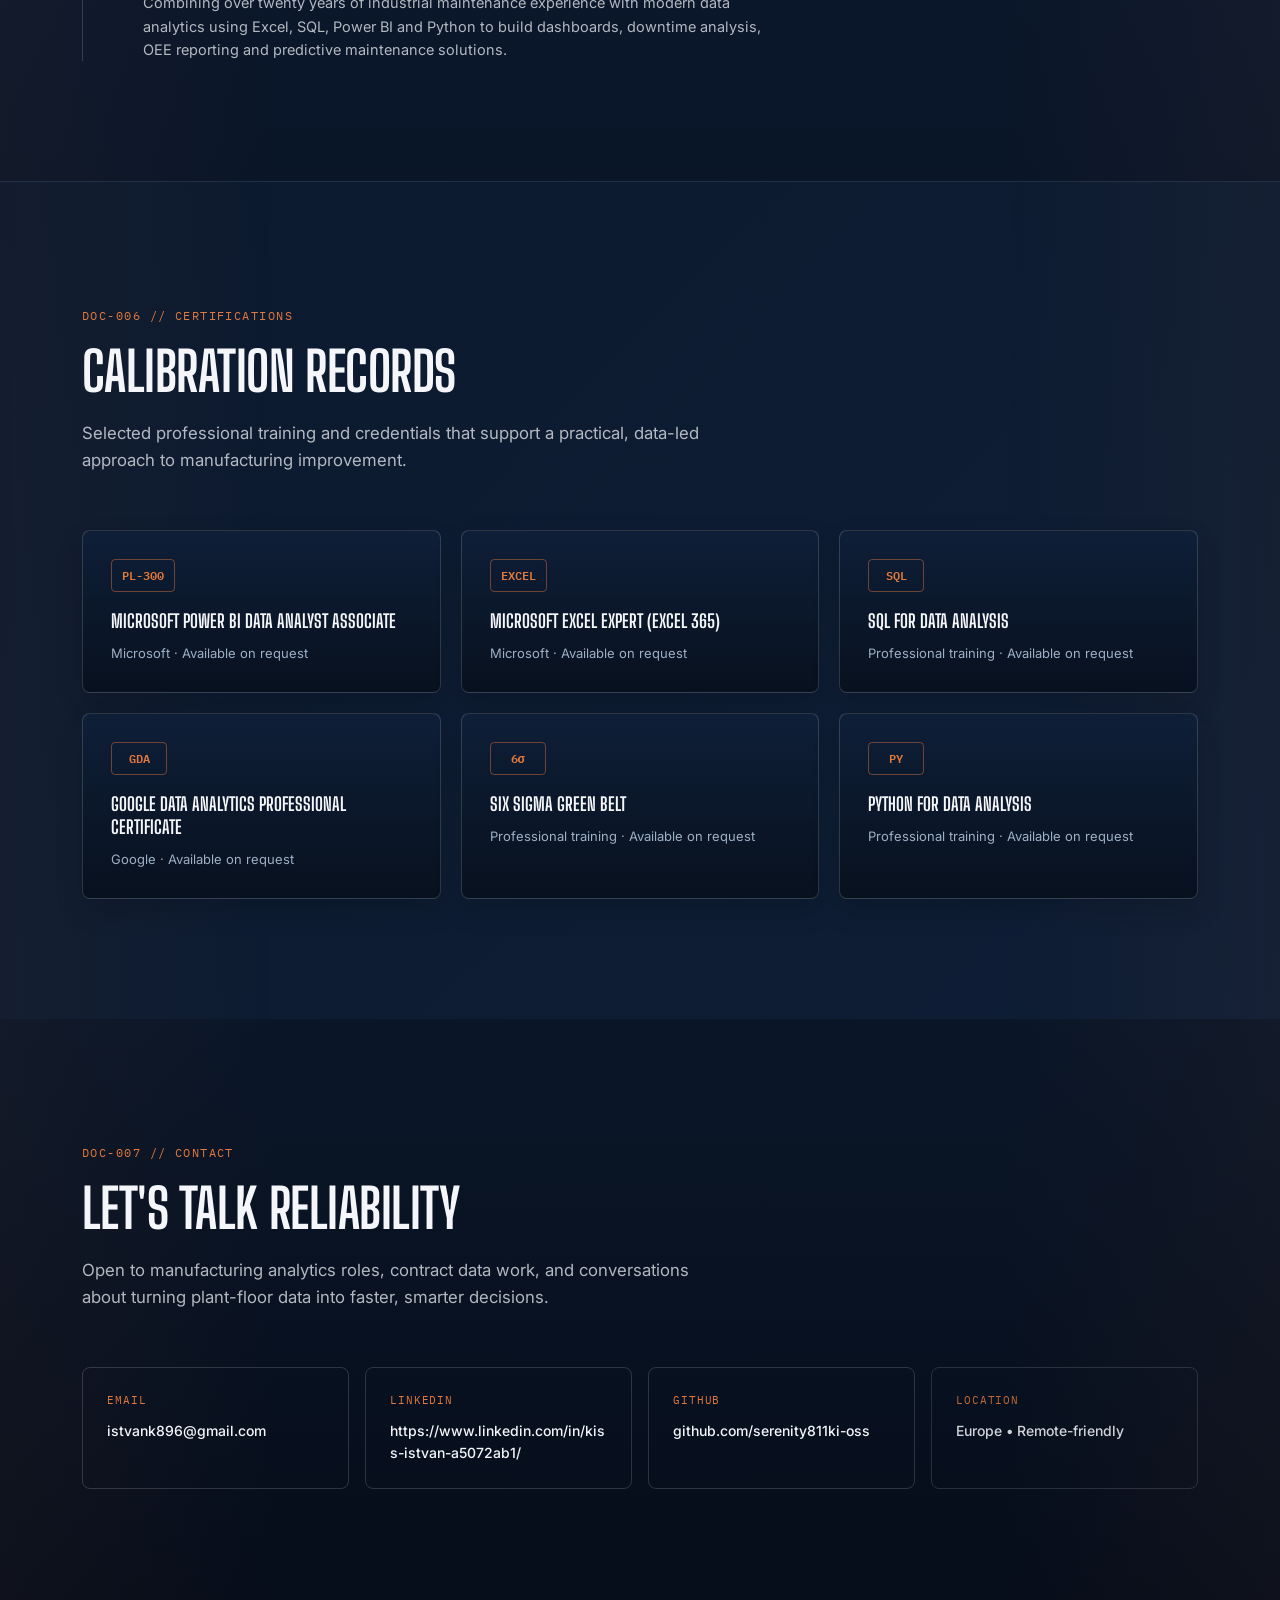
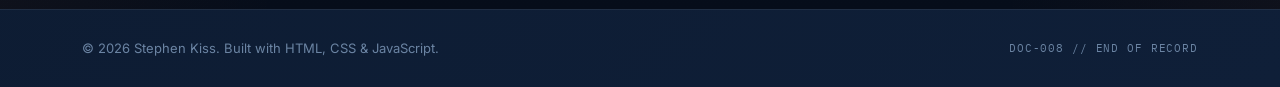
==== commit 64c610f8: "Add files via upload" ====
--- a/index.html
+++ b/index.html
@@ -82,7 +82,7 @@
 
         <div class="hero__cta" data-reveal>
           <a href="#projects" class="btn btn--primary">Explore Case Studies</a>
-          <a href="Stephen-Kiss-Resume.pdf" class="btn btn--ghost" target="_blank" rel="noopener noreferrer">View Resume</a>
+          <a href="css/Stephen-Kiss-Resume.pdf" class="btn btn--ghost" target="_blank" rel="noopener noreferrer">View Resume</a>
         </div>
 
         <div class="hero__highlight" data-reveal>
@@ -388,6 +388,62 @@
           <article class="project-card">
             <div class="project-card__corner project-card__corner--tl" aria-hidden="true"></div>
             <div class="project-card__corner project-card__corner--br" aria-hidden="true"></div>
+            <span class="project-card__tag">SQL</span>
+            <h3 class="project-card__title">SQL Work Order Trend Engine</h3>
+            <p class="project-card__desc">
+              A SQL toolkit for calculating work order completion, backlog aging, and trend
+              analytics using CTEs, ranking, and windowed time-series queries.
+            </p>
+            <ul class="project-card__stack">
+              <li>SQL</li><li>CTEs</li><li>Window Functions</li>
+            </ul>
+            <div class="project-card__actions">
+              <a href="https://github.com/Serenity811KI-OSS/sql-work-order-trend-engine"
+                 class="project-card__link project-card__link--secondary"
+                 target="_blank"
+                 rel="noopener noreferrer">
+                View on GitHub
+              </a>
+              <a href="https://serenity811ki-oss.github.io/sql-work-order-trend-engine"
+                 class="project-card__link"
+                 target="_blank"
+                 rel="noopener noreferrer">
+                Live Project &rarr;
+              </a>
+            </div>
+          </article>
+
+          <article class="project-card">
+            <div class="project-card__corner project-card__corner--tl" aria-hidden="true"></div>
+            <div class="project-card__corner project-card__corner--br" aria-hidden="true"></div>
+            <span class="project-card__tag">SQL</span>
+            <h3 class="project-card__title">SQL Equipment Reliability Queries</h3>
+            <p class="project-card__desc">
+              Query-driven reliability metrics for ranking equipment by failure frequency,
+              uptime, and maintenance history using joined production and service datasets.
+            </p>
+            <ul class="project-card__stack">
+              <li>SQL</li><li>Reliability Metrics</li><li>Join Logic</li>
+            </ul>
+            <div class="project-card__actions">
+              <a href="https://github.com/Serenity811KI-OSS/sql-equipment-reliability-queries"
+                 class="project-card__link project-card__link--secondary"
+                 target="_blank"
+                 rel="noopener noreferrer">
+                View on GitHub
+              </a>
+              <a href="https://serenity811ki-oss.github.io/sql-equipment-reliability-queries"
+                 class="project-card__link"
+                 target="_blank"
+                 rel="noopener noreferrer">
+                Live Project &rarr;
+              </a>
+            </div>
+          </article>
+
+          <article class="project-card">
+            <div class="project-card__corner project-card__corner--tl" aria-hidden="true"></div>
+            <div class="project-card__corner project-card__corner--br" aria-hidden="true"></div>
             <span class="project-card__tag">POWER BI</span>
             <h3 class="project-card__title">Power BI Manufacturing Dashboard</h3>
             <p class="project-card__desc">
@@ -604,4 +660,4 @@
 
   <script src="js/script.js"></script>
 </body>
-</html>
+</html>
--- a/css/style.css
+++ b/css/style.css
@@ -40,7 +40,9 @@
 html { scroll-behavior: smooth; }
 body {
   margin: 0;
-  background: var(--color-navy-900);
+  background:
+    radial-gradient(circle at top left, rgba(226, 121, 61, 0.18), transparent 28%),
+    linear-gradient(135deg, var(--color-navy-950) 0%, var(--color-navy-900) 50%, var(--color-navy-800) 100%);
   color: var(--color-white);
   font-family: var(--font-body);
   font-size: 16px;
@@ -180,18 +182,21 @@
 .navbar__brand {
   display: flex;
   align-items: center;
-  gap: 10px;
+  gap: 12px;
   font-family: var(--font-mono);
   font-size: 14px;
   font-weight: 600;
   letter-spacing: 0.08em;
   color: var(--color-white);
 }
-.navbar__brand-mark {
-  width: 10px;
-  height: 10px;
-  background: var(--color-accent);
-  transform: rotate(45deg);
+.navbar__brand-logo {
+  width: 40px;
+  height: 40px;
+  border-radius: 12px;
+  box-shadow: 0 8px 24px rgba(0, 0, 0, 0.25);
+}
+.navbar__brand-text {
+  letter-spacing: 0.14em;
 }
 .navbar__menu {
   display: flex;
@@ -288,9 +293,28 @@
   color: var(--color-steel-300);
   text-transform: uppercase;
   letter-spacing: 0.01em;
+  margin-bottom: 18px;
+}
+.hero__headline-accent { color: var(--color-accent); }
+.hero__badge {
+  display: inline-flex;
+  align-items: center;
+  gap: 10px;
+  padding: 10px 14px;
+  border: 1px solid var(--color-accent-line);
+  border-radius: 999px;
+  background: rgba(226, 121, 61, 0.08);
+  color: var(--color-white-dim);
+  font-size: 0.95rem;
   margin-bottom: 24px;
 }
-.hero__headline-accent { color: var(--color-accent); }
+.hero__badge-dot {
+  width: 10px;
+  height: 10px;
+  border-radius: 50%;
+  background: var(--color-accent);
+  box-shadow: 0 0 0 4px rgba(226, 121, 61, 0.18);
+}
 .hero__sub {
   max-width: 560px;
   color: var(--color-white-dim);
@@ -301,7 +325,29 @@
   display: flex;
   gap: 16px;
   flex-wrap: wrap;
-  margin-bottom: 56px;
+  margin-bottom: 24px;
+}
+.hero__highlight {
+  max-width: 620px;
+  border: 1px solid var(--color-line-strong);
+  border-radius: var(--radius-md);
+  padding: 20px 22px;
+  background: linear-gradient(135deg, rgba(226,121,61,0.12), rgba(10,22,40,0.9));
+  box-shadow: 0 22px 60px rgba(0, 0, 0, 0.18);
+  margin-bottom: 40px;
+}
+.hero__highlight-title {
+  display: inline-block;
+  font-family: var(--font-mono);
+  font-size: 11px;
+  letter-spacing: 0.12em;
+  text-transform: uppercase;
+  color: var(--color-accent);
+  margin-bottom: 8px;
+}
+.hero__highlight p {
+  color: var(--color-white-dim);
+  font-size: 0.97rem;
 }
 .hero__stats {
   display: flex;
@@ -367,8 +413,19 @@
   padding: 120px 0;
   position: relative;
 }
+.section::before {
+  content: '';
+  position: absolute;
+  inset: 0;
+  background: linear-gradient(90deg, rgba(226, 121, 61, 0.04), transparent 22%, transparent 78%, rgba(226, 121, 61, 0.04));
+  pointer-events: none;
+}
+.section__title {
+  position: relative;
+  z-index: 1;
+}
 .section--alt {
-  background: var(--color-navy-800);
+  background: linear-gradient(180deg, rgba(15, 31, 56, 0.96), rgba(10, 22, 40, 0.98));
   border-top: 1px solid var(--color-line);
   border-bottom: 1px solid var(--color-line);
 }
@@ -459,9 +516,14 @@
 .skill-card {
   background: var(--color-navy-900);
   padding: 32px 24px;
-  transition: background var(--transition-base);
-}
-.skill-card:hover { background: var(--color-navy-800); }
+  transition: transform var(--transition-base), background var(--transition-base), border-color var(--transition-base);
+  border: 1px solid transparent;
+}
+.skill-card:hover {
+  background: var(--color-navy-800);
+  transform: translateY(-4px);
+  border-color: var(--color-accent-line);
+}
 .skill-card__icon {
   width: 34px;
   height: 34px;
@@ -479,6 +541,40 @@
   font-size: 13.5px;
   color: var(--color-steel-300);
   line-height: 1.55;
+}
+
+/* ==========================================================================
+   SERVICES
+   ========================================================================== */
+.services-grid {
+  display: grid;
+  grid-template-columns: repeat(3, 1fr);
+  gap: 20px;
+  margin-top: 24px;
+}
+.service-card {
+  border: 1px solid var(--color-line-strong);
+  border-radius: var(--radius-md);
+  padding: 28px;
+  background: linear-gradient(180deg, rgba(15,31,56,0.95), rgba(6,13,26,0.95));
+  min-height: 100%;
+  box-shadow: 0 18px 40px rgba(0, 0, 0, 0.16);
+  transition: transform var(--transition-base), border-color var(--transition-base);
+}
+.service-card:hover {
+  transform: translateY(-4px);
+  border-color: var(--color-accent-line);
+}
+.service-card h3 {
+  font-family: var(--font-display);
+  font-size: 1.25rem;
+  text-transform: uppercase;
+  margin-bottom: 10px;
+}
+.service-card p {
+  color: var(--color-white-dim);
+  font-size: 0.95rem;
+  line-height: 1.7;
 }
 
 /* ==========================================================================
@@ -494,8 +590,9 @@
   border: 1px solid var(--color-line-strong);
   border-radius: var(--radius-md);
   padding: 32px;
-  background: var(--color-navy-800);
-  transition: border-color var(--transition-base), transform var(--transition-base);
+  background: linear-gradient(180deg, rgba(15,31,56,0.95), rgba(8,16,29,0.95));
+  transition: border-color var(--transition-base), transform var(--transition-base), box-shadow var(--transition-base);
+  box-shadow: 0 20px 45px rgba(0, 0, 0, 0.16);
 }
 .project-card:hover {
   border-color: var(--color-accent-line);
@@ -551,13 +648,27 @@
   padding: 4px 10px;
   border-radius: var(--radius-sm);
 }
+.project-card__actions {
+  display: flex;
+  flex-wrap: wrap;
+  gap: 20px 28px;
+  margin-top: 28px;
+  padding-top: 6px;
+}
 .project-card__link {
+  display: inline-flex;
+  align-items: center;
+  gap: 8px;
   font-family: var(--font-mono);
   font-size: 13px;
   color: var(--color-white);
   border-bottom: 1px solid var(--color-line-strong);
-  padding-bottom: 2px;
+  padding-bottom: 3px;
   transition: color var(--transition-base), border-color var(--transition-base);
+}
+.project-card__link--secondary {
+  color: var(--color-accent);
+  border-color: var(--color-accent-line);
 }
 .project-card__link:hover {
   color: var(--color-accent);
@@ -631,8 +742,9 @@
   border: 1px solid var(--color-line-strong);
   border-radius: var(--radius-md);
   padding: 28px;
-  background: var(--color-navy-800);
+  background: linear-gradient(180deg, rgba(15,31,56,0.96), rgba(8,16,29,0.96));
   transition: border-color var(--transition-base), transform var(--transition-base);
+  box-shadow: 0 12px 28px rgba(0, 0, 0, 0.14);
 }
 .cert-card:hover {
   border-color: var(--color-accent-line);
@@ -779,6 +891,7 @@
 @media (max-width: 960px) {
   .about__grid { grid-template-columns: 1fr; }
   .skills-grid { grid-template-columns: repeat(2, 1fr); }
+  .services-grid { grid-template-columns: 1fr; }
   .projects-grid { grid-template-columns: 1fr; }
   .certs-grid { grid-template-columns: repeat(2, 1fr); }
   .contact-grid { grid-template-columns: repeat(2, 1fr); }
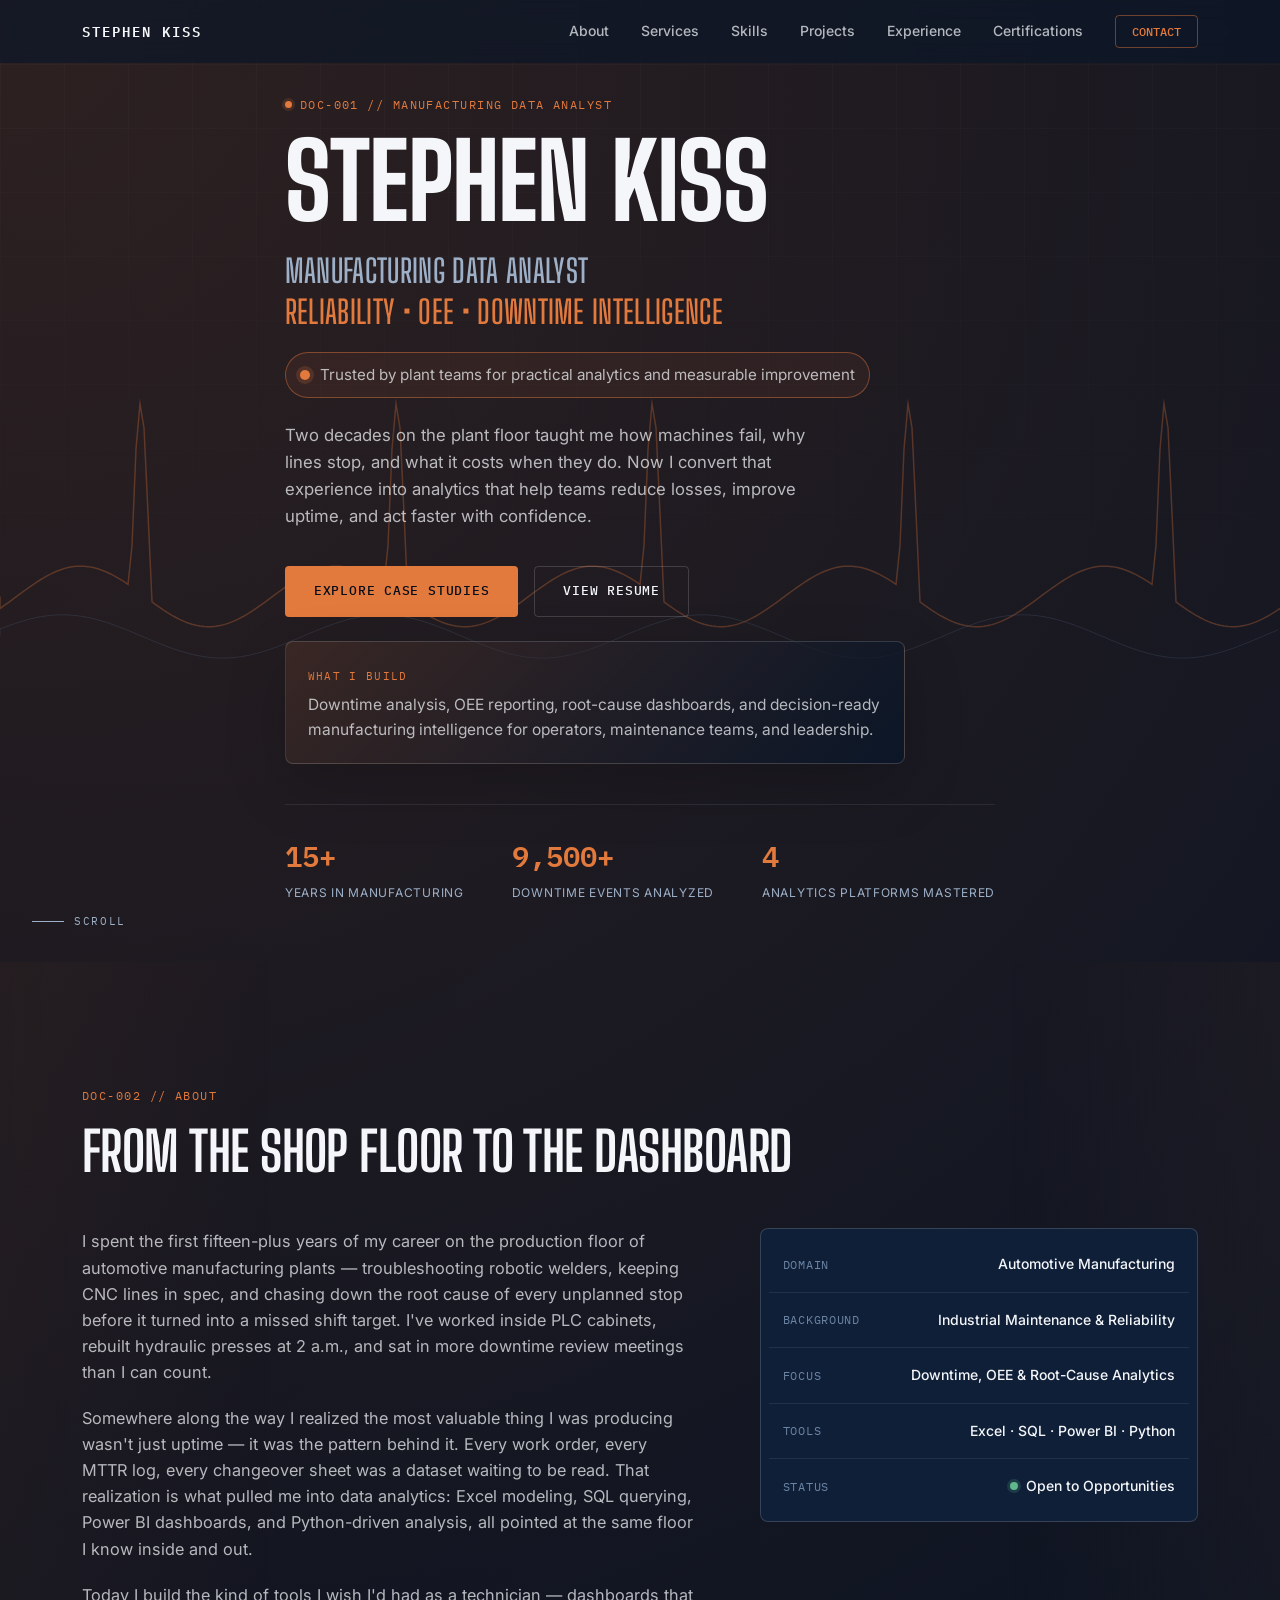
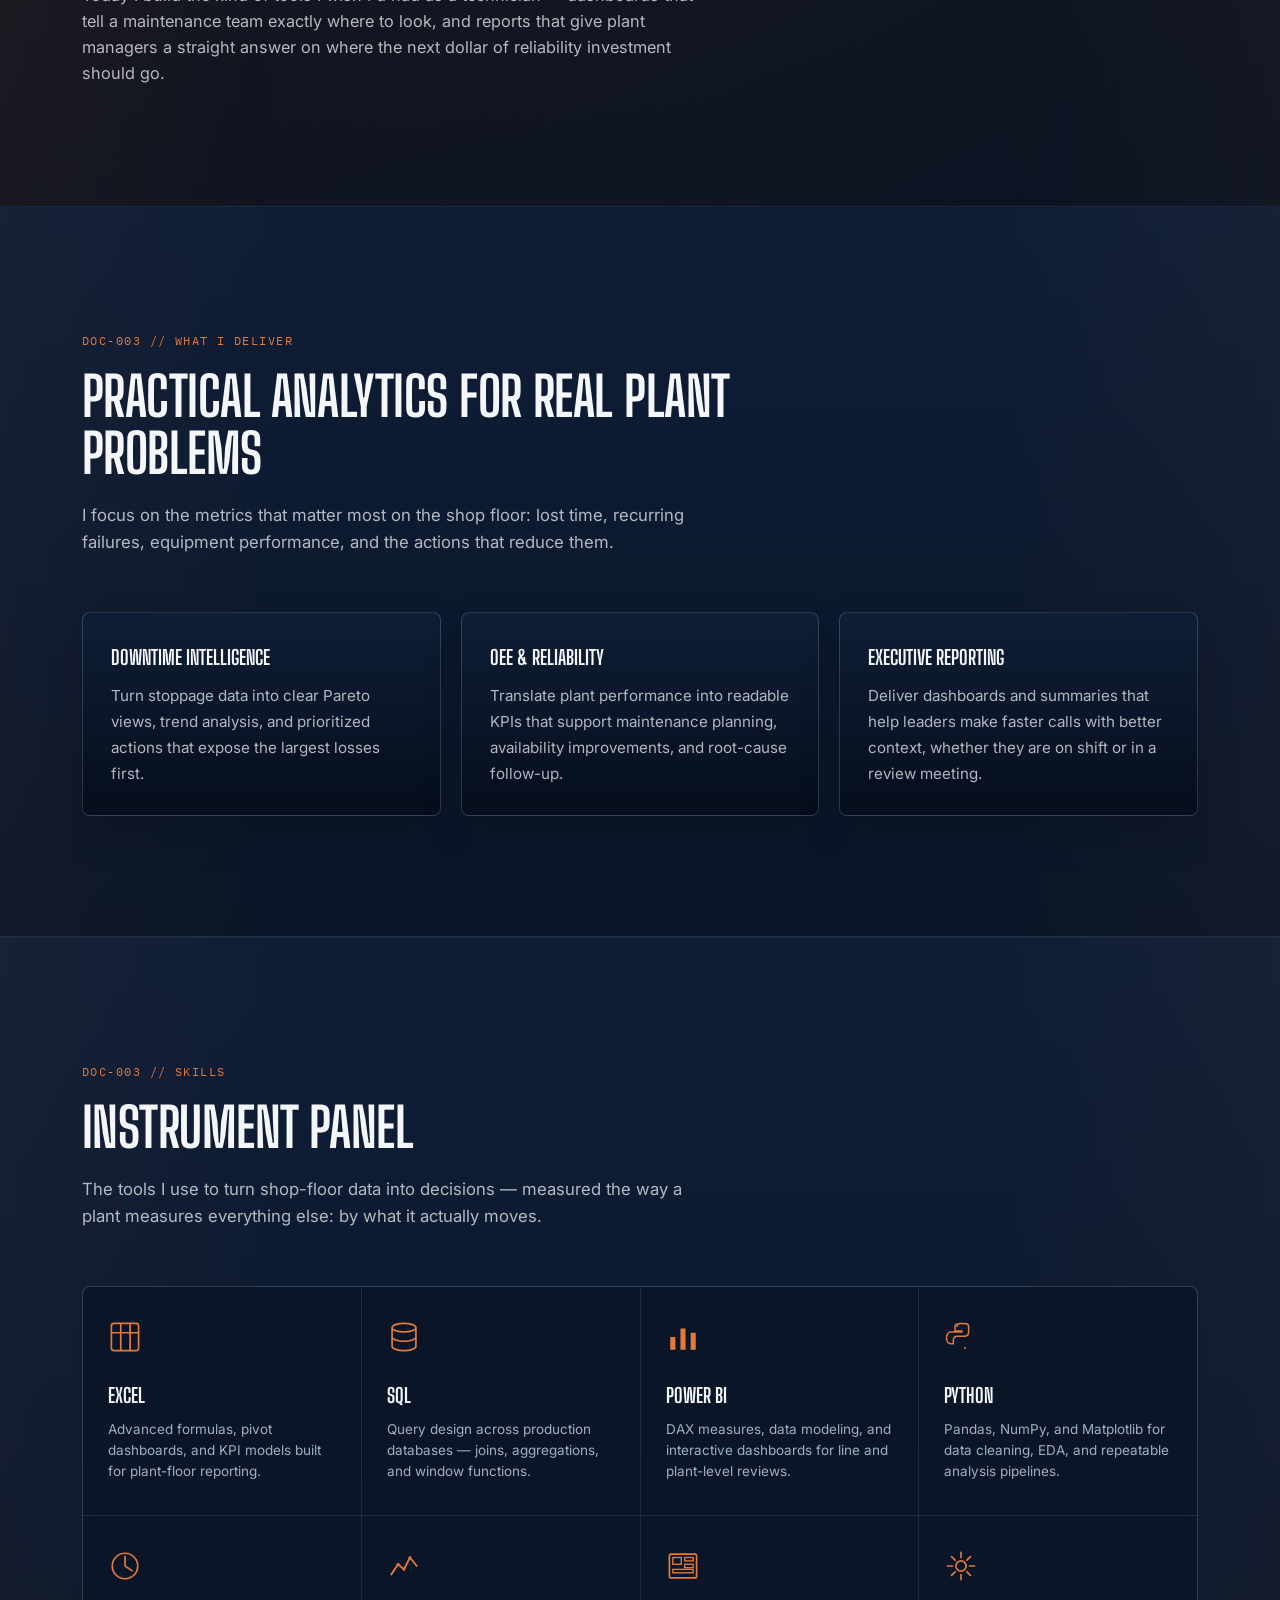
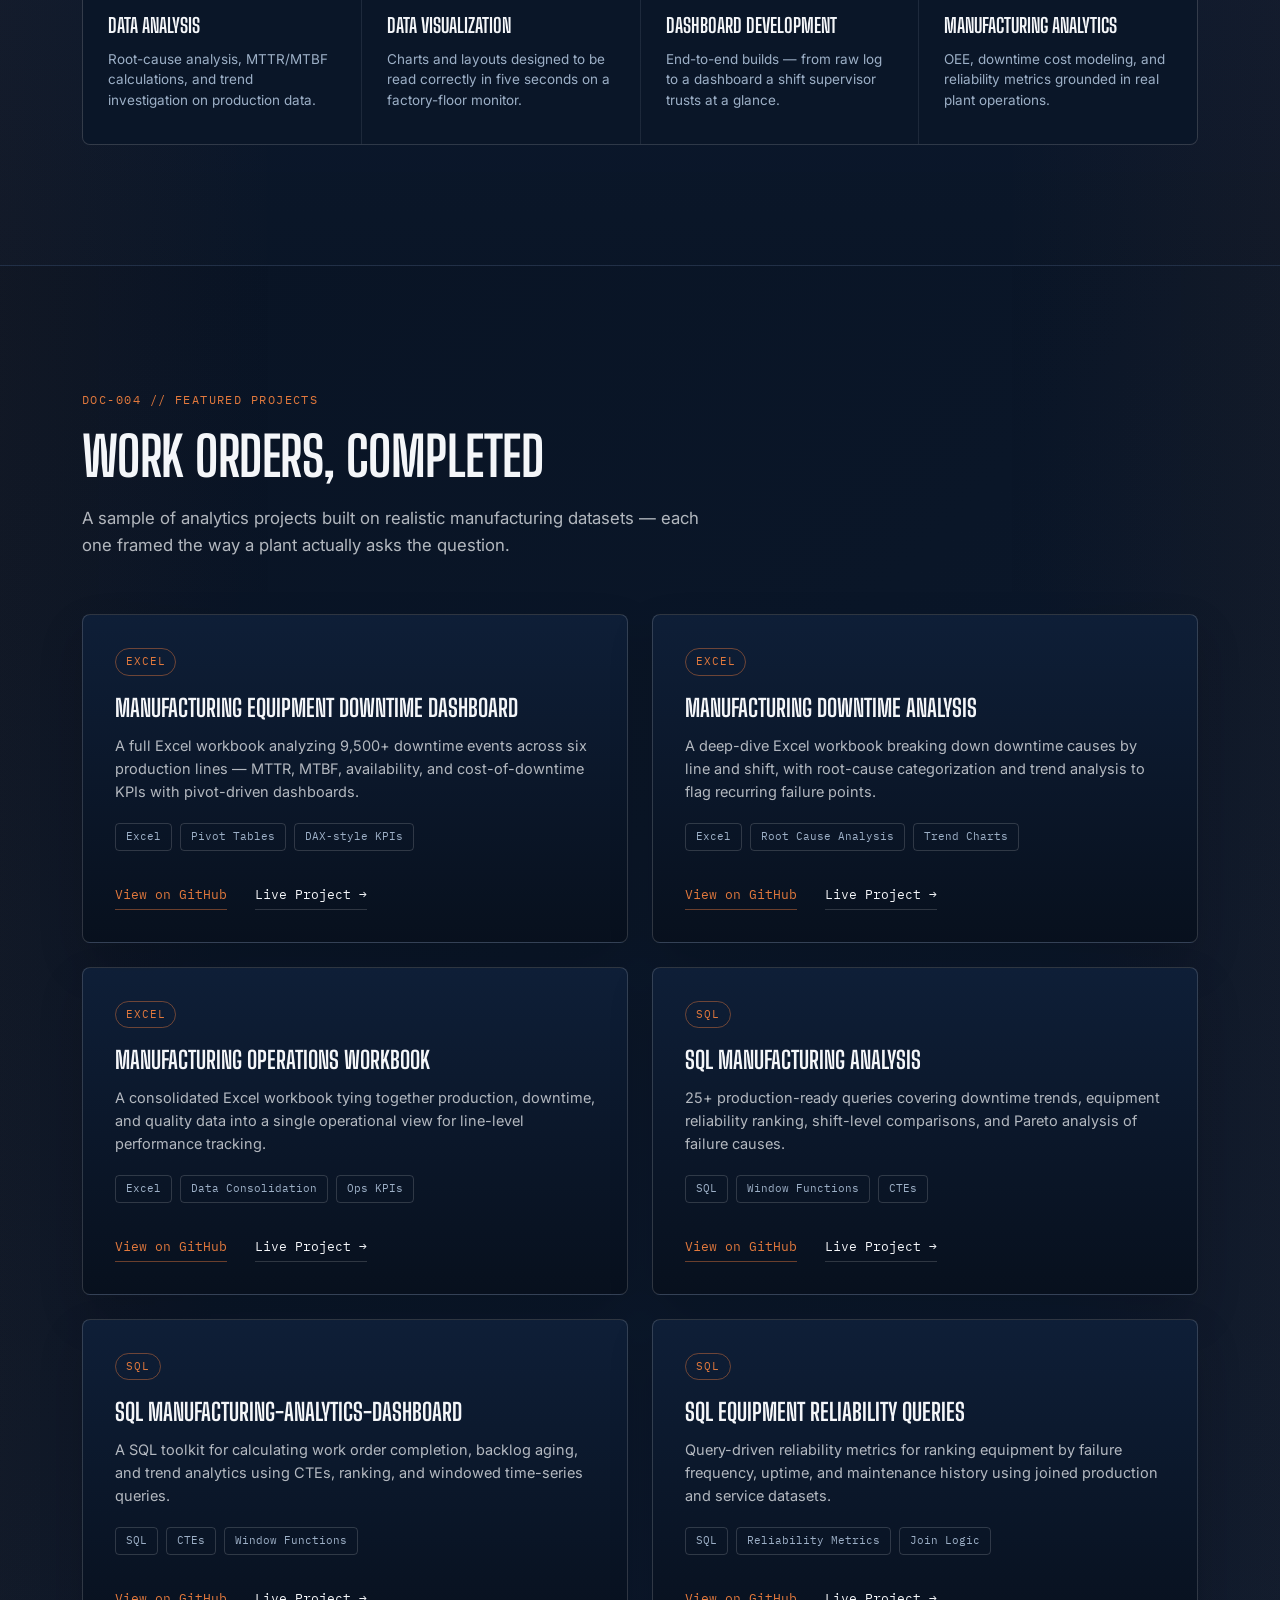
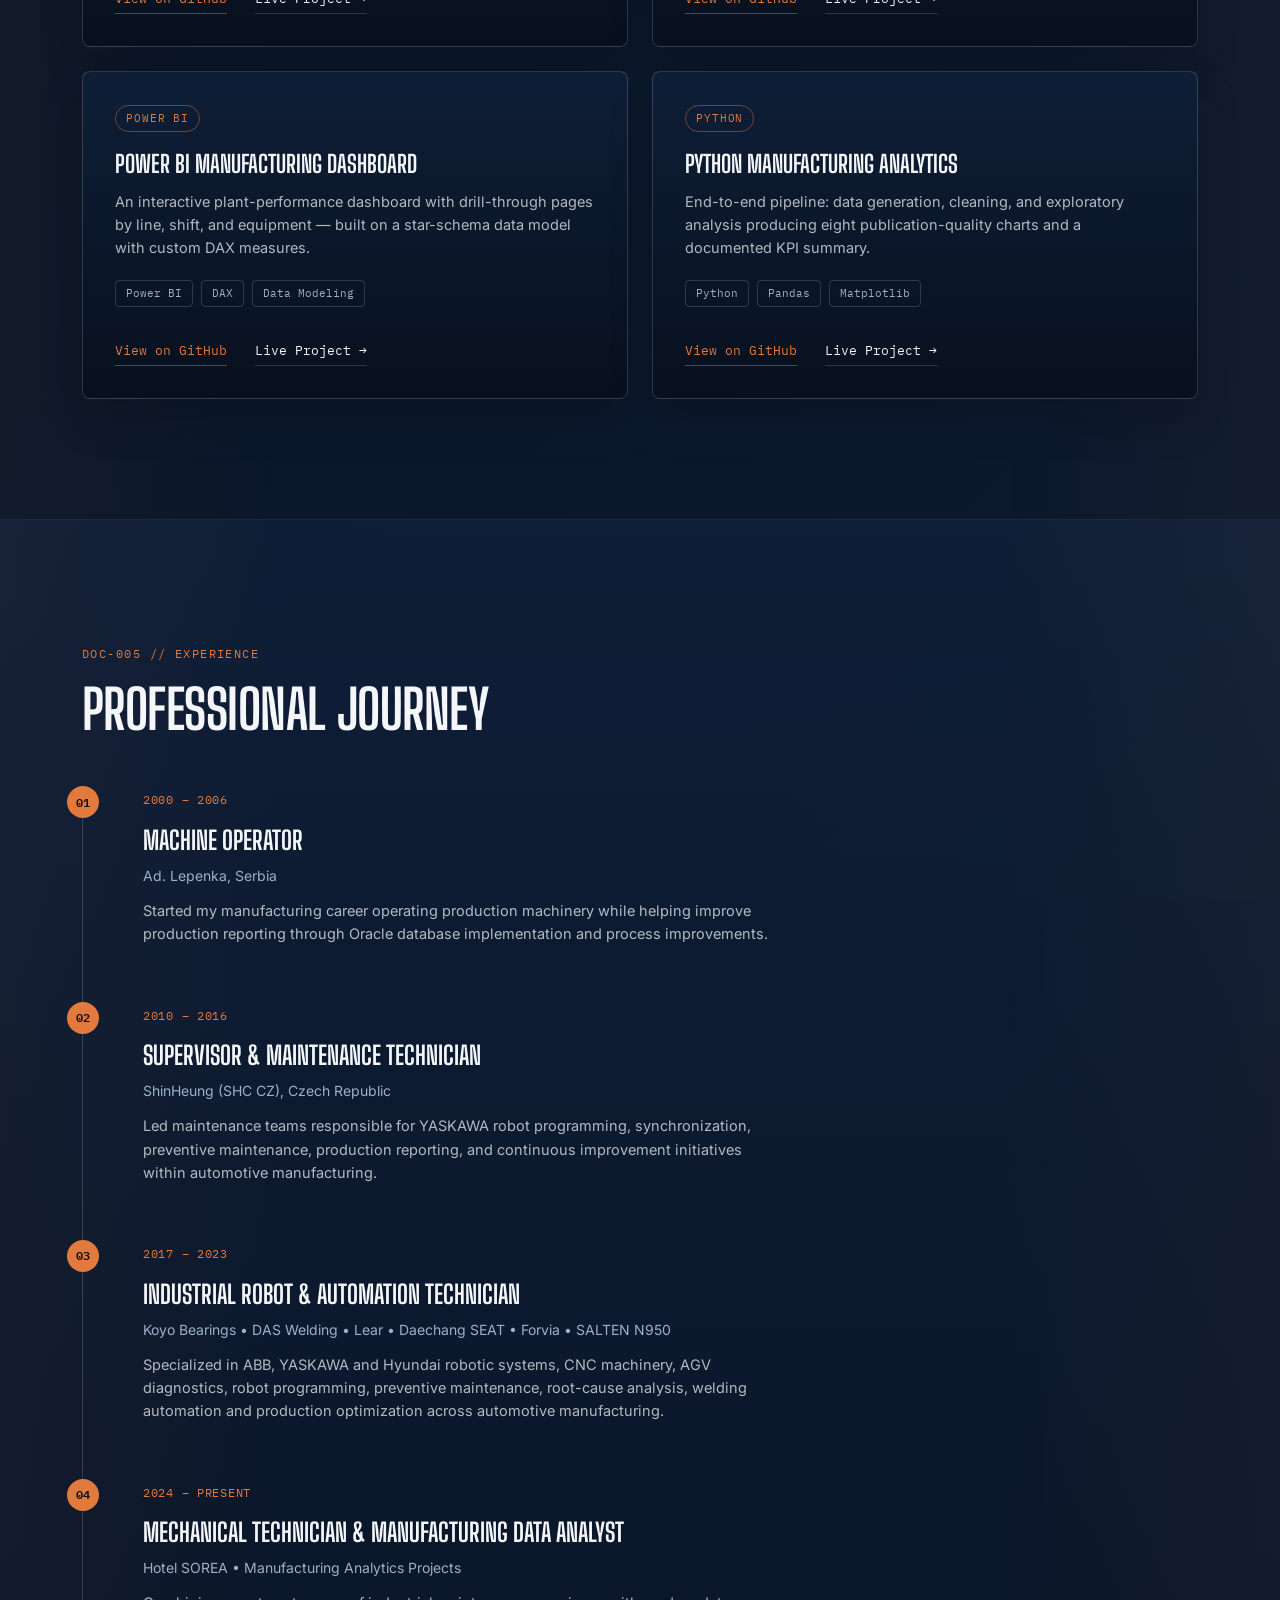
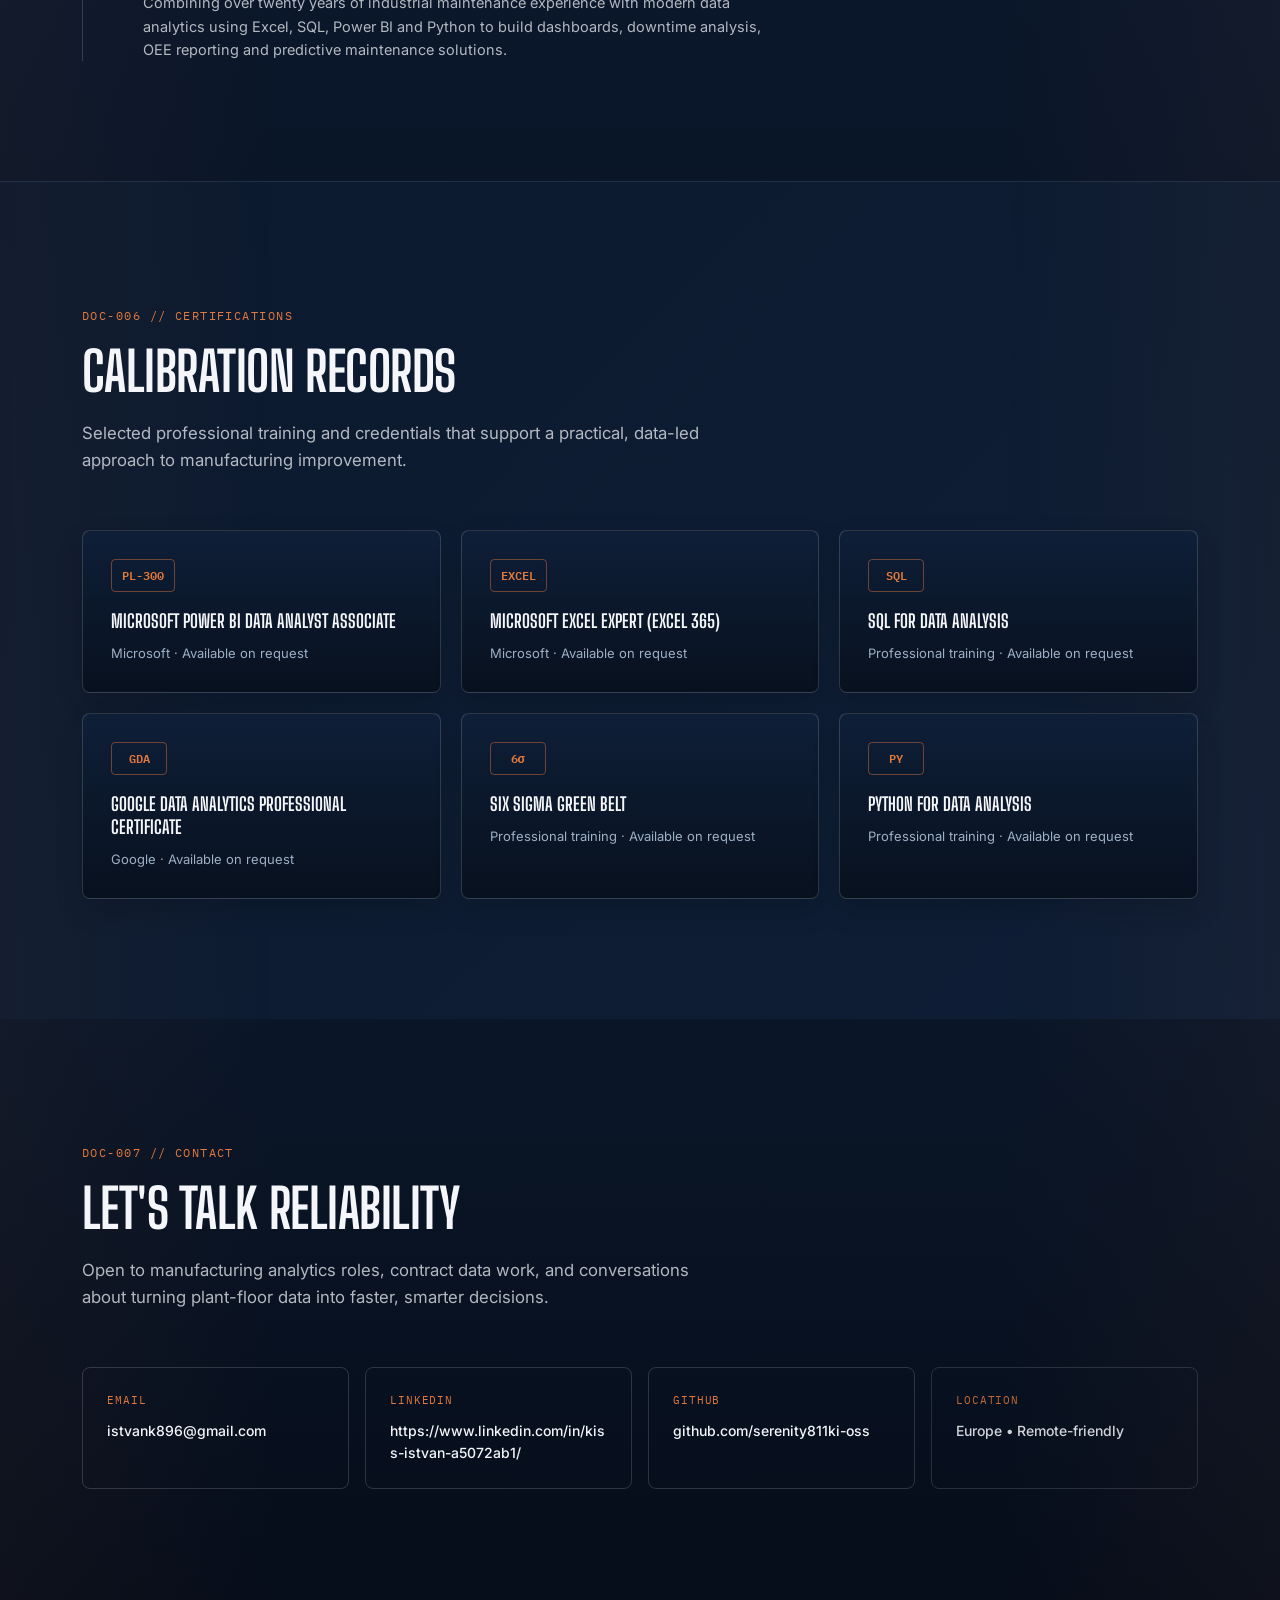
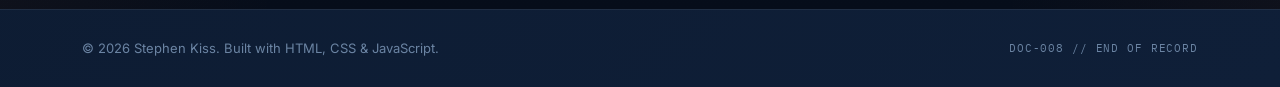
==== commit 6aab5e0e: "Update index.html" ====
--- a/index.html
+++ b/index.html
@@ -389,7 +389,7 @@
             <div class="project-card__corner project-card__corner--tl" aria-hidden="true"></div>
             <div class="project-card__corner project-card__corner--br" aria-hidden="true"></div>
             <span class="project-card__tag">SQL</span>
-            <h3 class="project-card__title">SQL Work Order Trend Engine</h3>
+            <h3 class="project-card__title">SQL Manufacturing-Analytics-Dashboard</h3>
             <p class="project-card__desc">
               A SQL toolkit for calculating work order completion, backlog aging, and trend
               analytics using CTEs, ranking, and windowed time-series queries.
@@ -398,13 +398,13 @@
               <li>SQL</li><li>CTEs</li><li>Window Functions</li>
             </ul>
             <div class="project-card__actions">
-              <a href="https://github.com/Serenity811KI-OSS/sql-work-order-trend-engine"
-                 class="project-card__link project-card__link--secondary"
-                 target="_blank"
-                 rel="noopener noreferrer">
-                View on GitHub
-              </a>
-              <a href="https://serenity811ki-oss.github.io/sql-work-order-trend-engine"
+              <a href="https://github.com/serenity811ki-oss/Manufacturing-Analytics-Dashboard"
+                 class="project-card__link project-card__link--secondary"
+                 target="_blank"
+                 rel="noopener noreferrer">
+                View on GitHub
+              </a>
+              <a href="https://serenity811ki-oss.github.io/Manufacturing-Analytics-Dashboard/"
                  class="project-card__link"
                  target="_blank"
                  rel="noopener noreferrer">
@@ -660,4 +660,4 @@
 
   <script src="js/script.js"></script>
 </body>
-</html>+</html>
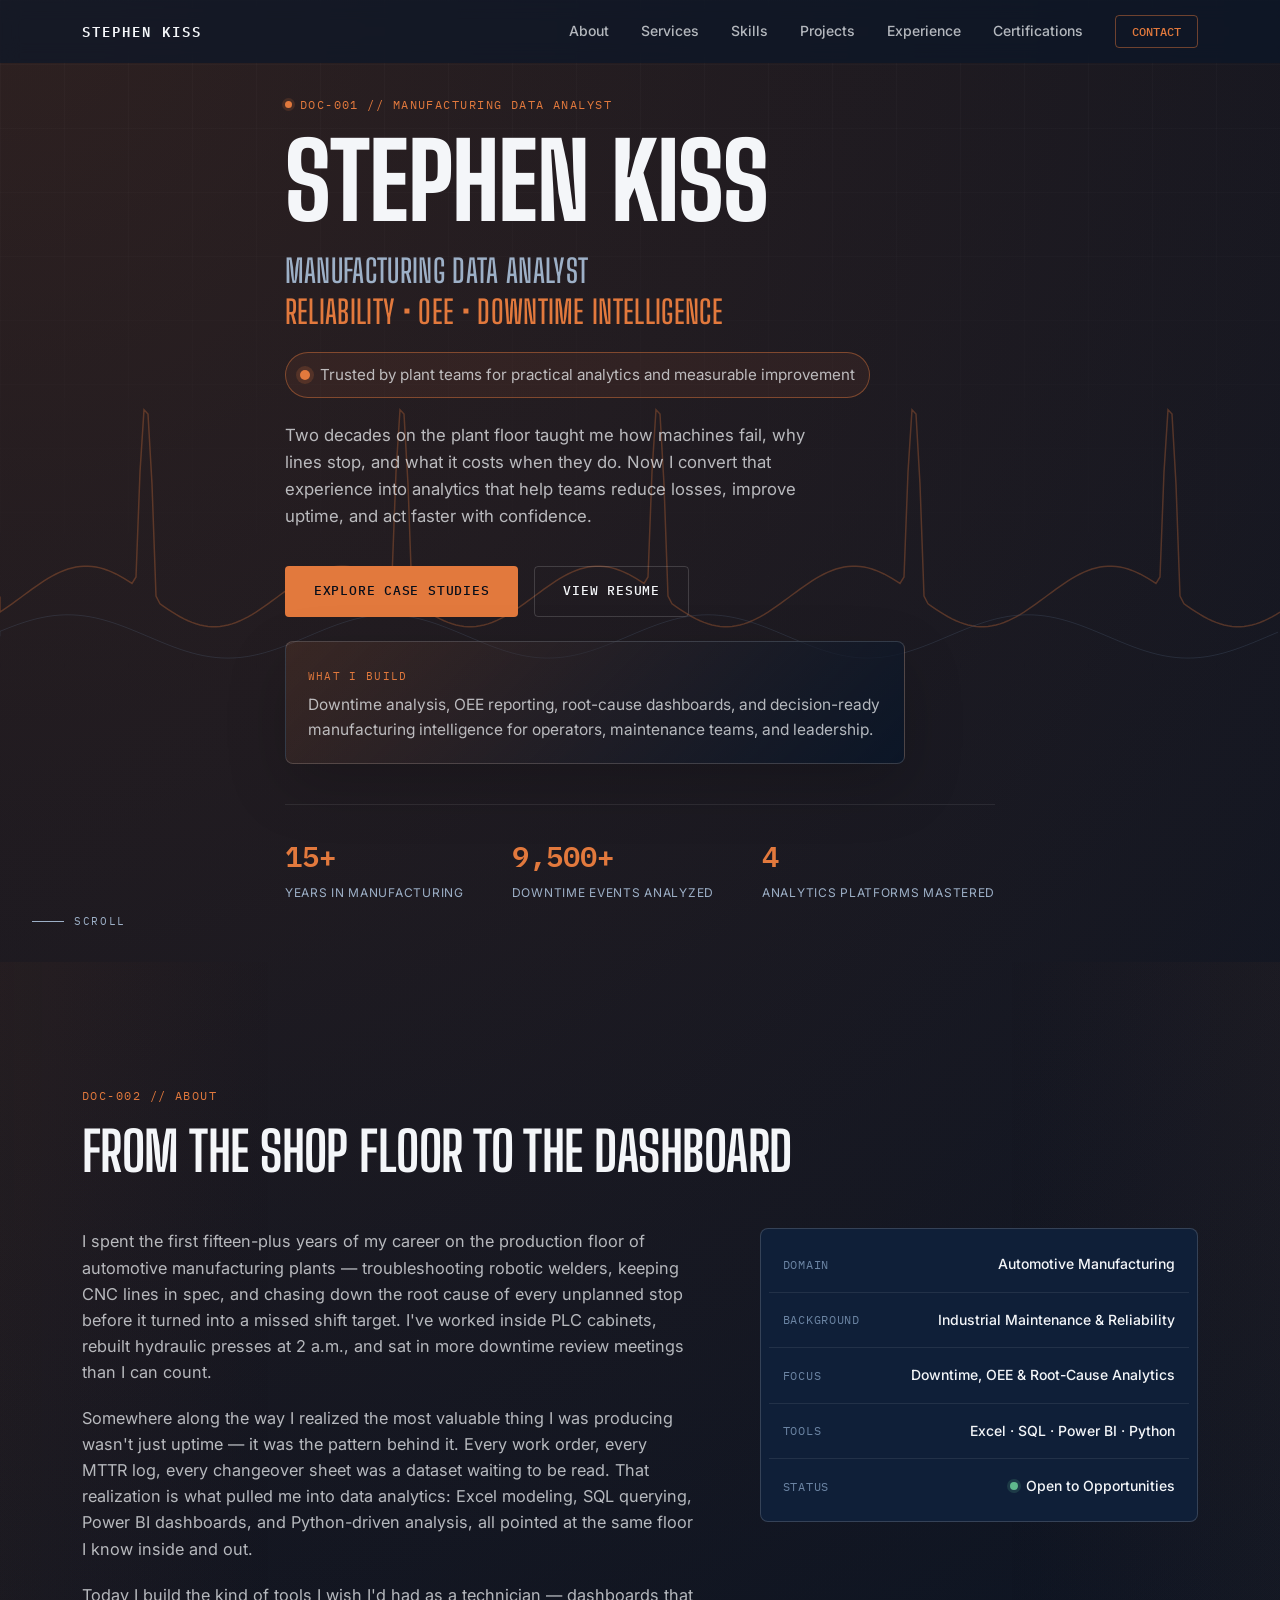
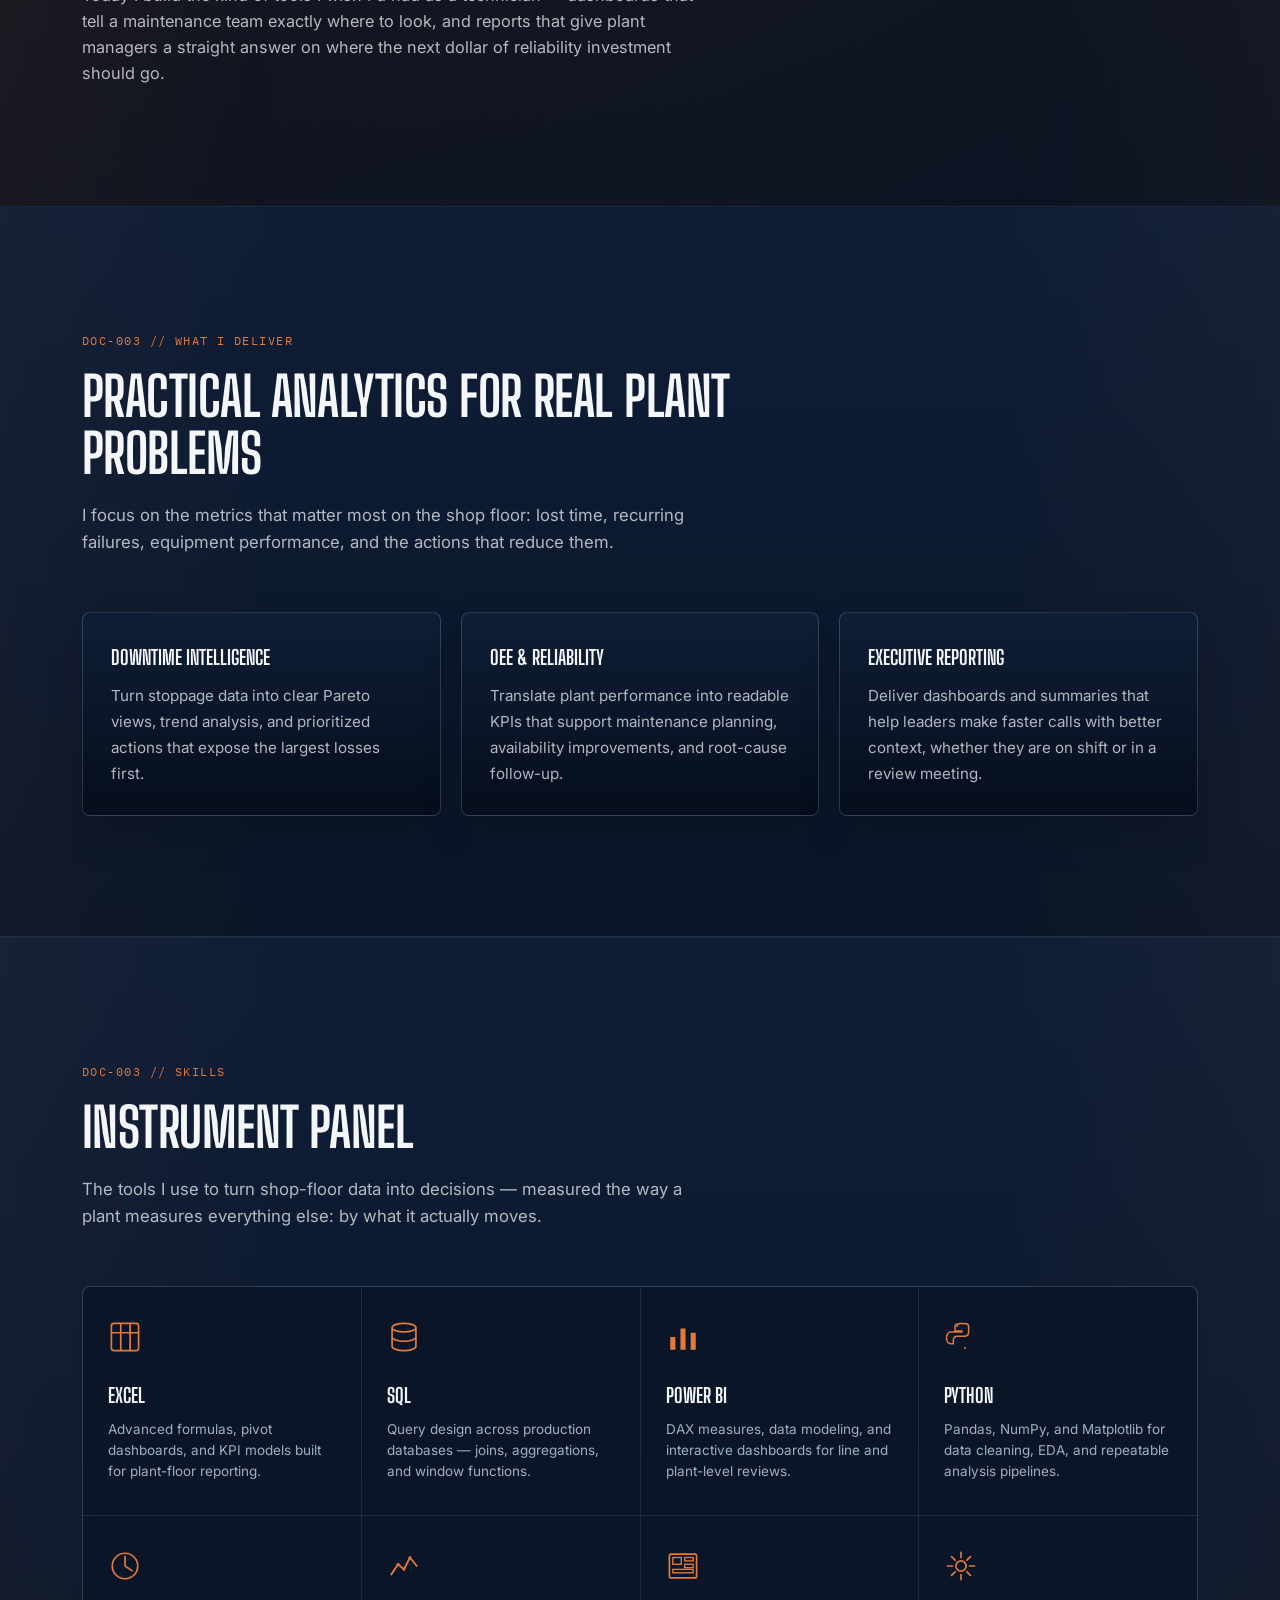
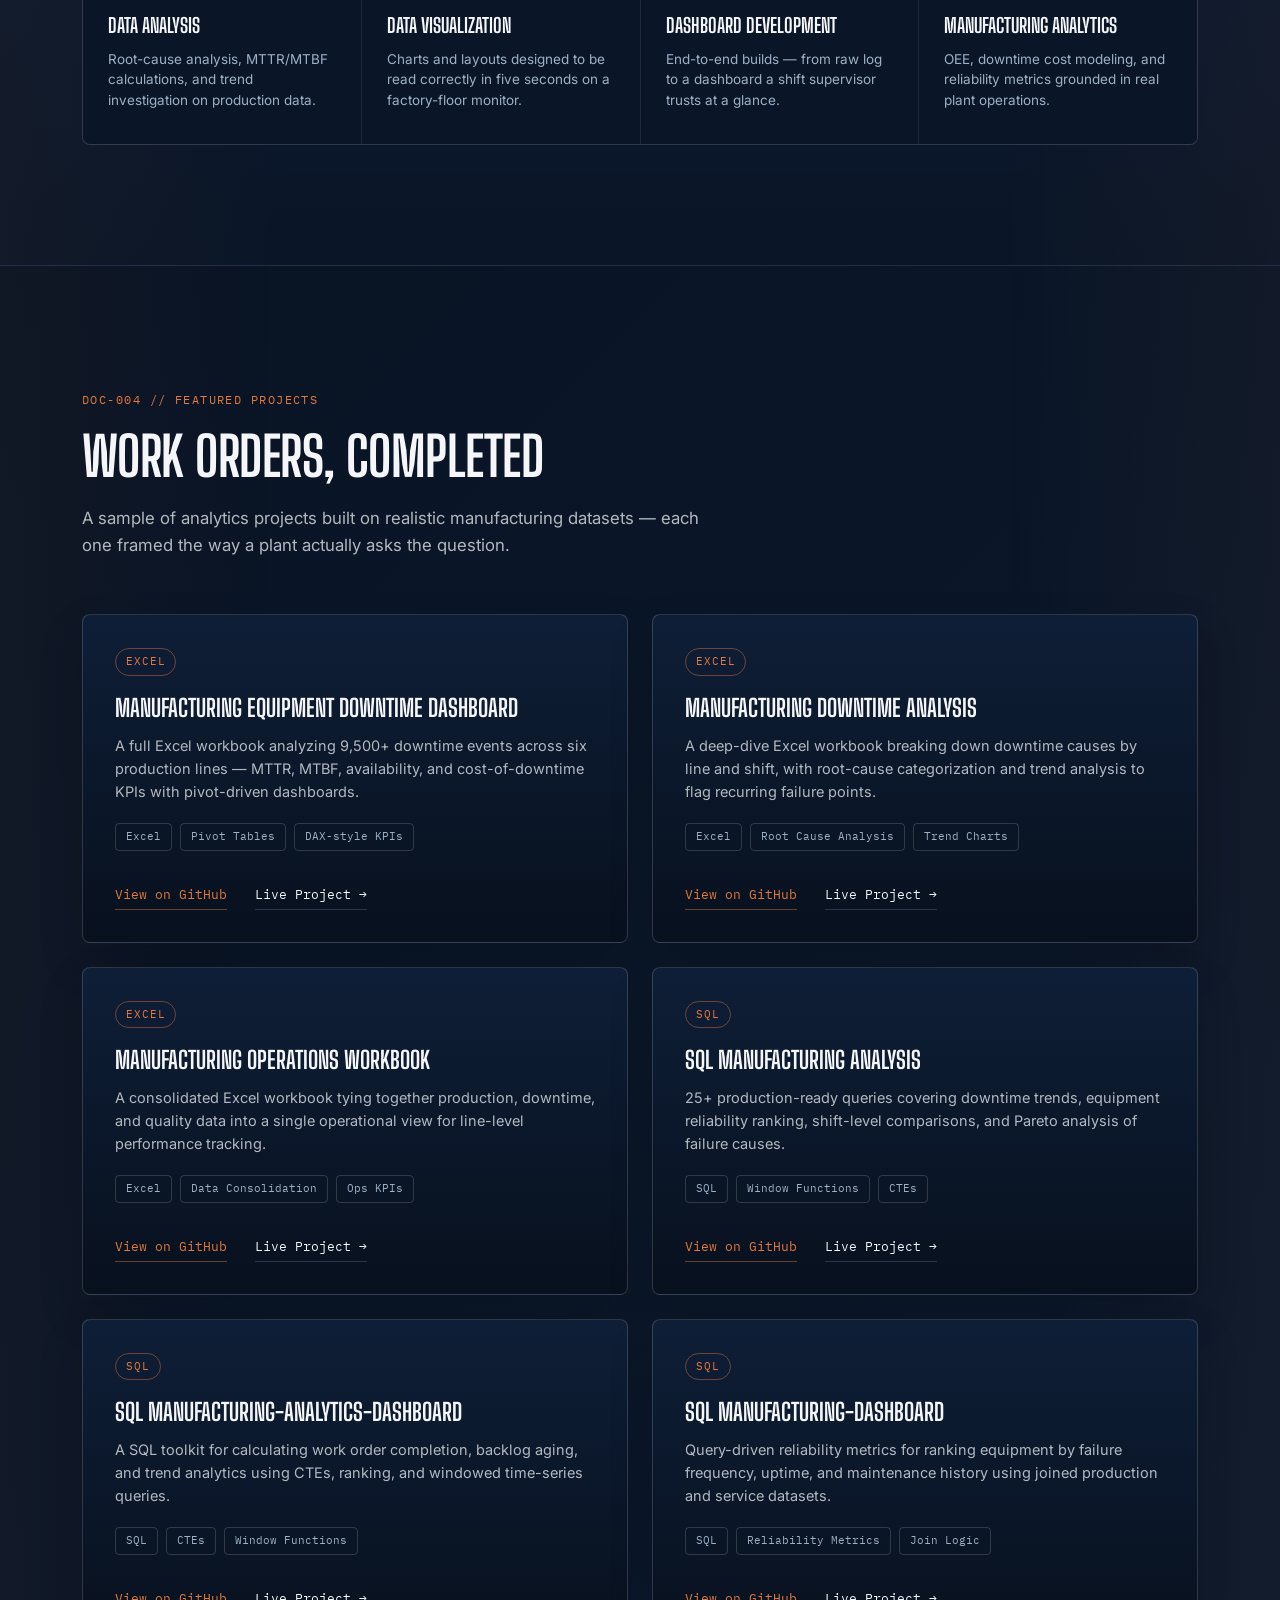
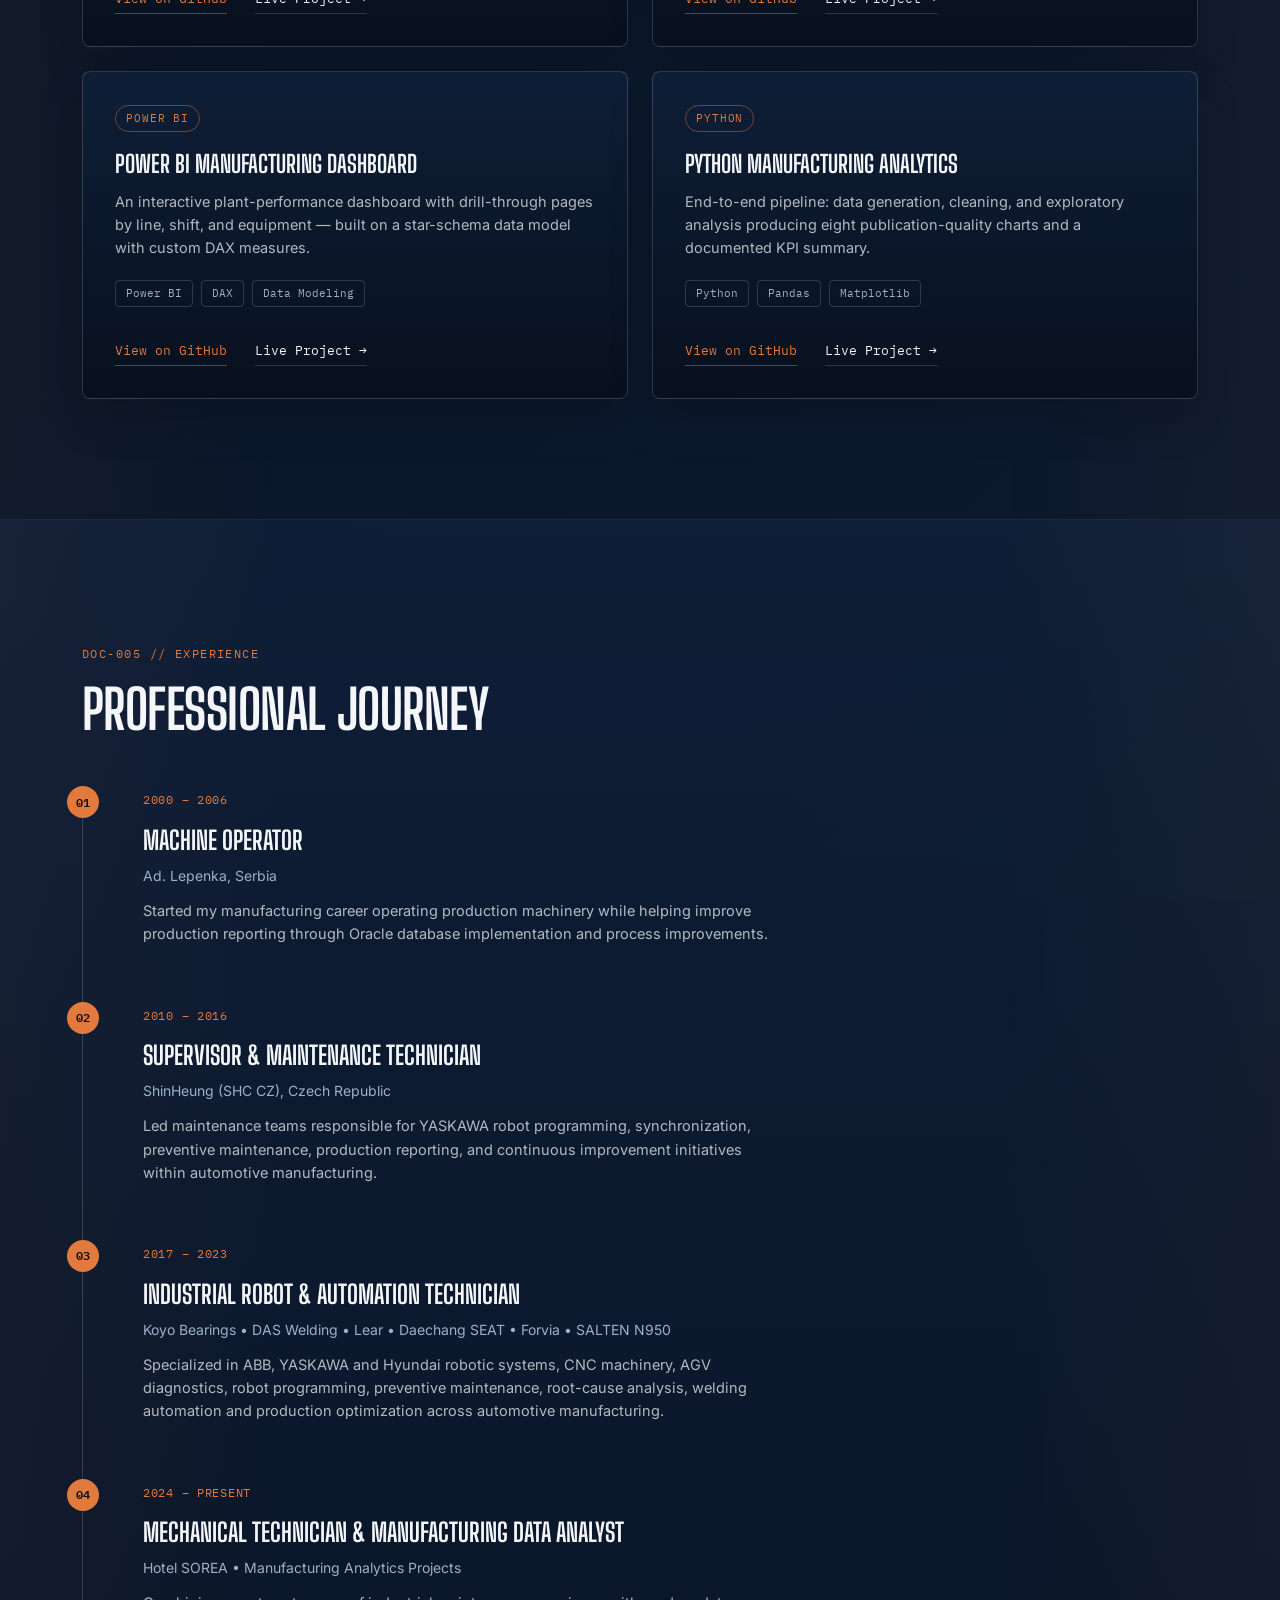
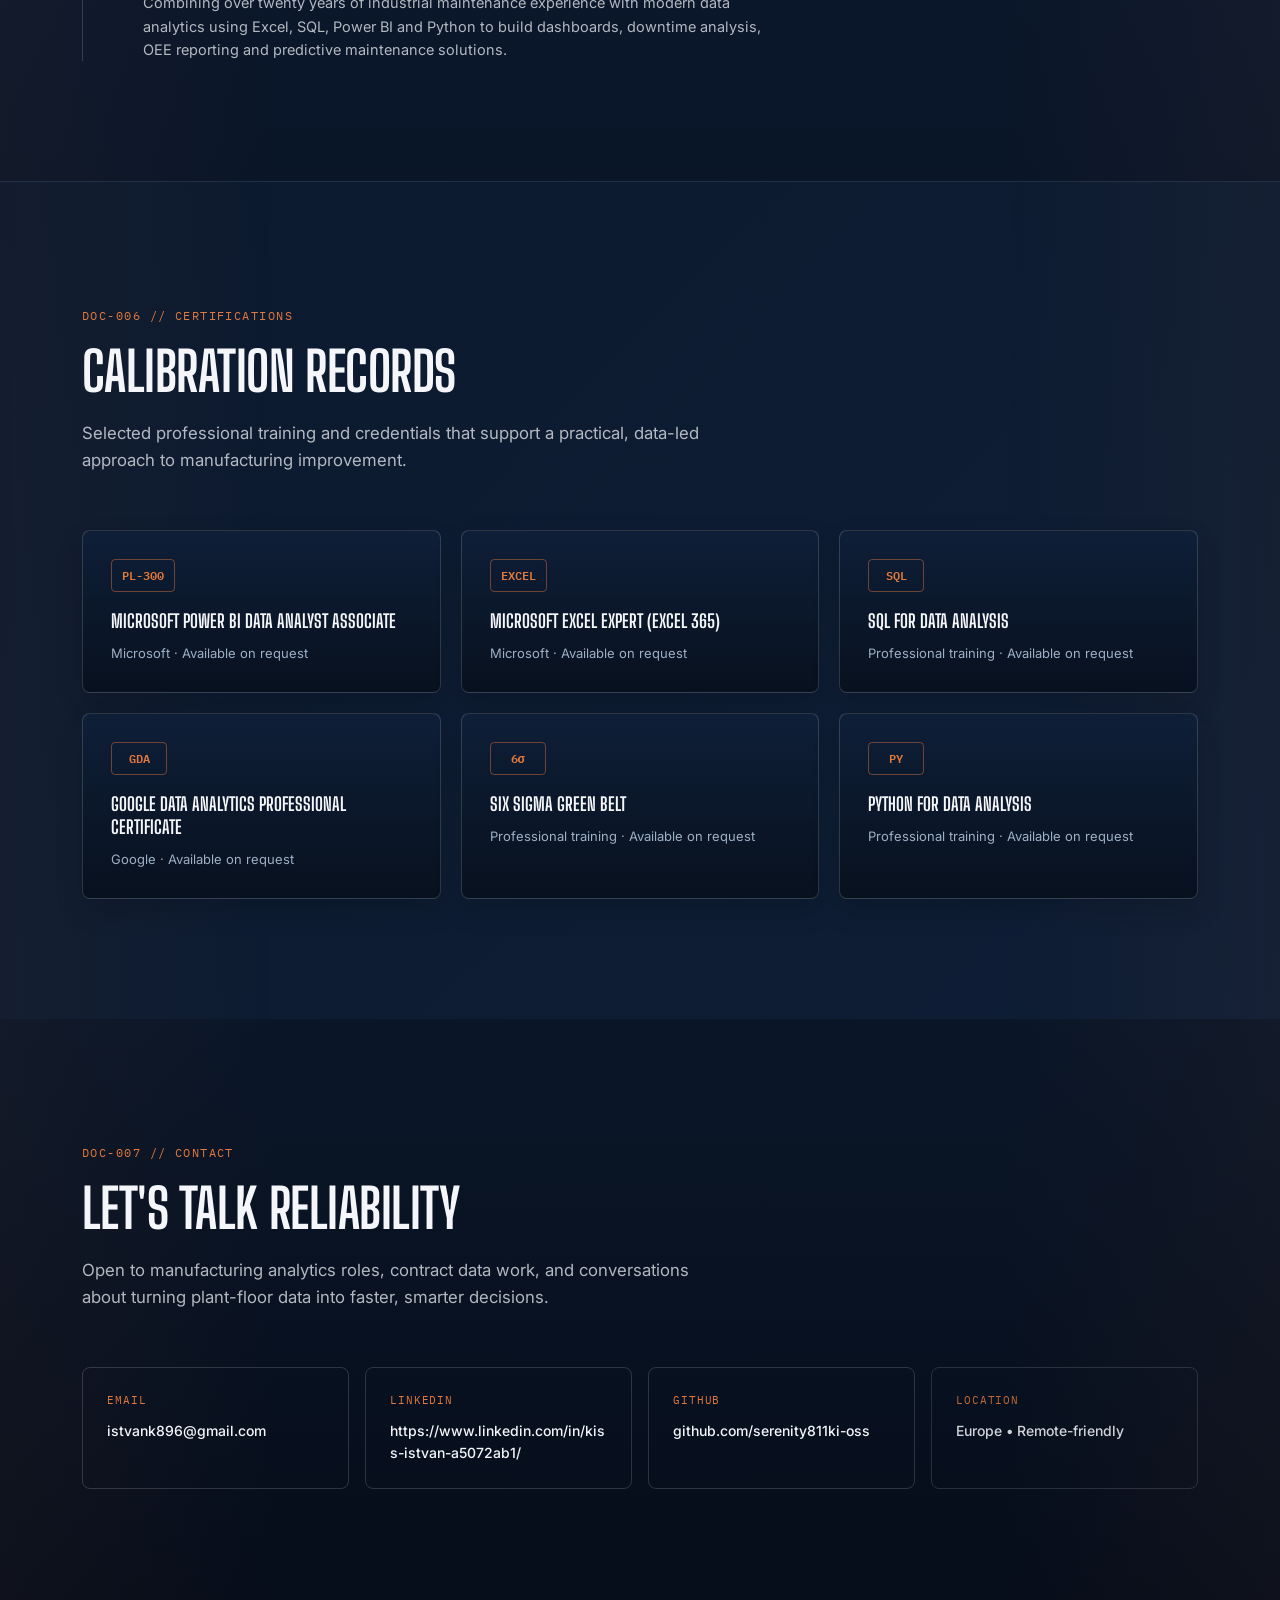
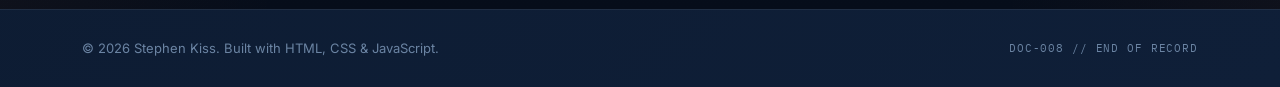
==== commit a1f9c243: "Update index.html" ====
--- a/index.html
+++ b/index.html
@@ -417,7 +417,7 @@
             <div class="project-card__corner project-card__corner--tl" aria-hidden="true"></div>
             <div class="project-card__corner project-card__corner--br" aria-hidden="true"></div>
             <span class="project-card__tag">SQL</span>
-            <h3 class="project-card__title">SQL Equipment Reliability Queries</h3>
+            <h3 class="project-card__title">SQL Manufacturing-Dashboard</h3>
             <p class="project-card__desc">
               Query-driven reliability metrics for ranking equipment by failure frequency,
               uptime, and maintenance history using joined production and service datasets.
@@ -426,13 +426,13 @@
               <li>SQL</li><li>Reliability Metrics</li><li>Join Logic</li>
             </ul>
             <div class="project-card__actions">
-              <a href="https://github.com/Serenity811KI-OSS/sql-equipment-reliability-queries"
-                 class="project-card__link project-card__link--secondary"
-                 target="_blank"
-                 rel="noopener noreferrer">
-                View on GitHub
-              </a>
-              <a href="https://serenity811ki-oss.github.io/sql-equipment-reliability-queries"
+              <a href="https://github.com/serenity811ki-oss/Manufacturing-Dashboard"
+                 class="project-card__link project-card__link--secondary"
+                 target="_blank"
+                 rel="noopener noreferrer">
+                View on GitHub
+              </a>
+              <a href="https://serenity811ki-oss.github.io/Manufacturing-Dashboard"
                  class="project-card__link"
                  target="_blank"
                  rel="noopener noreferrer">
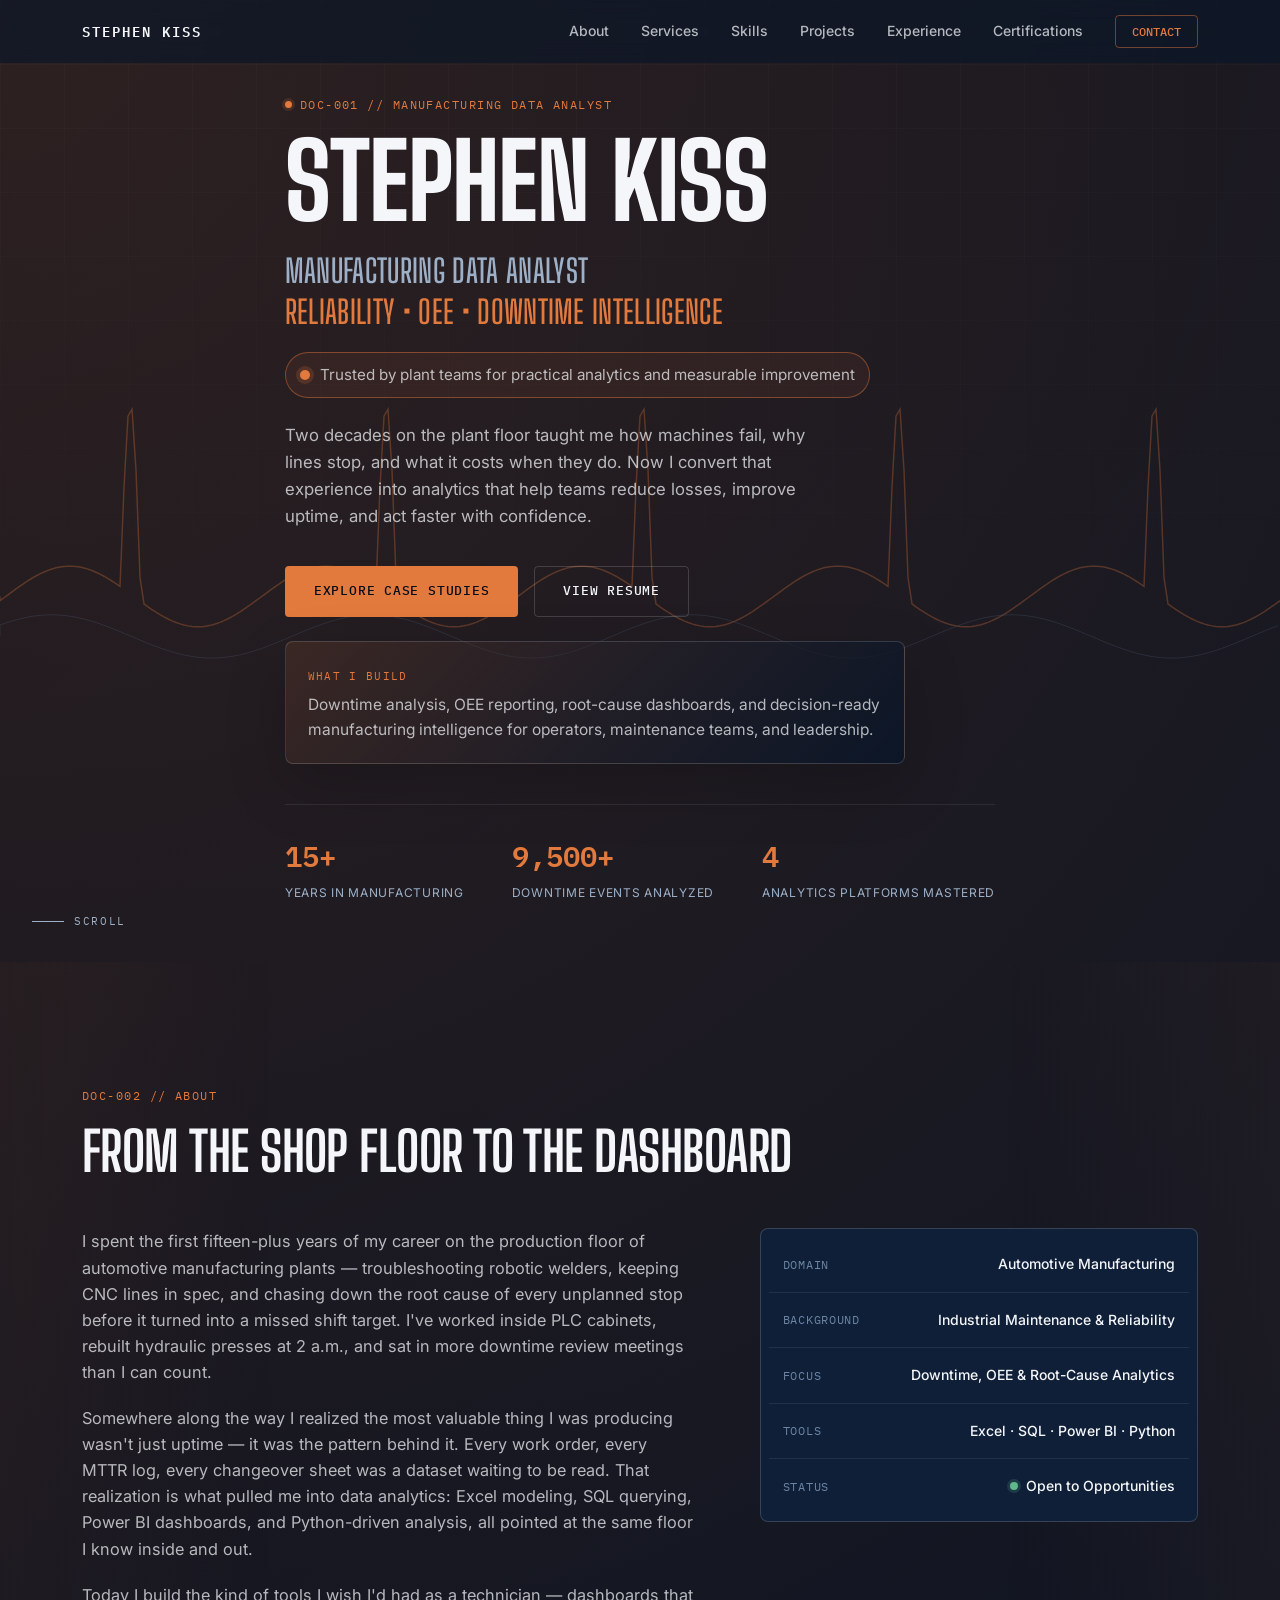
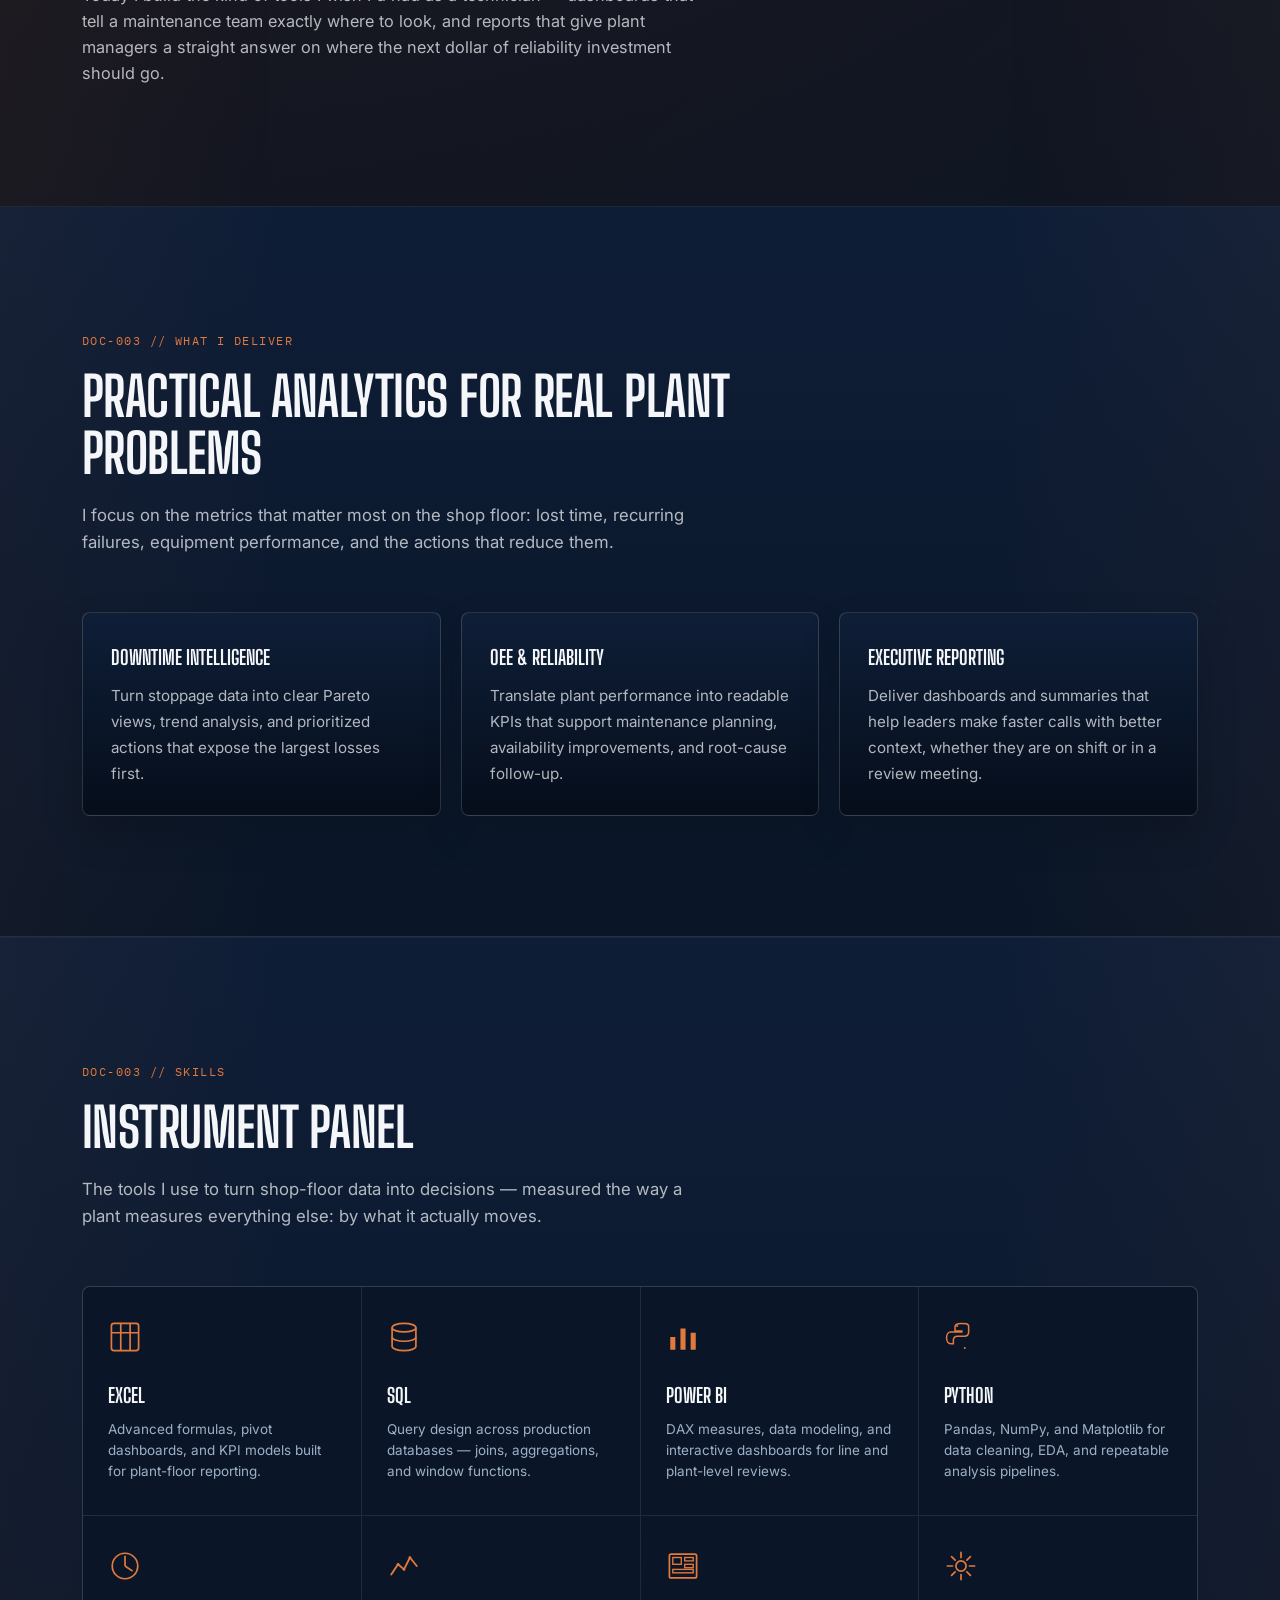
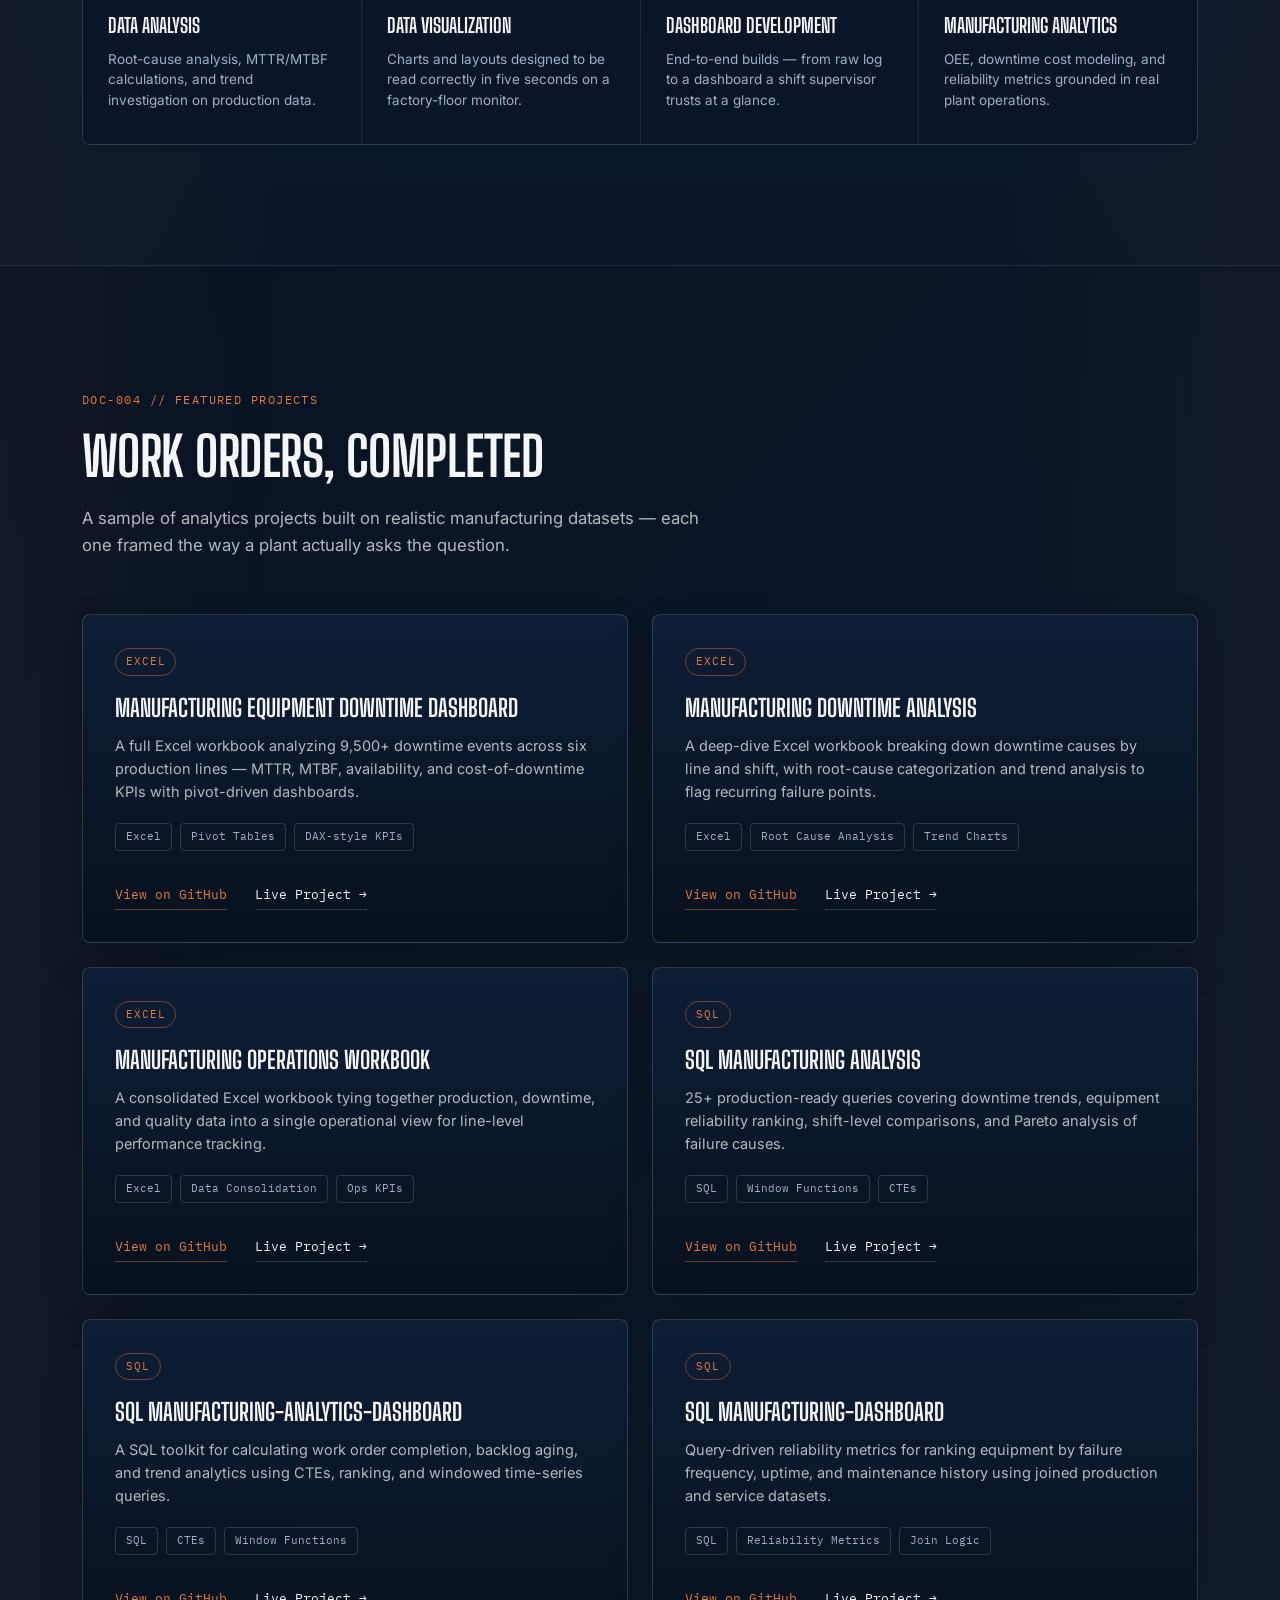
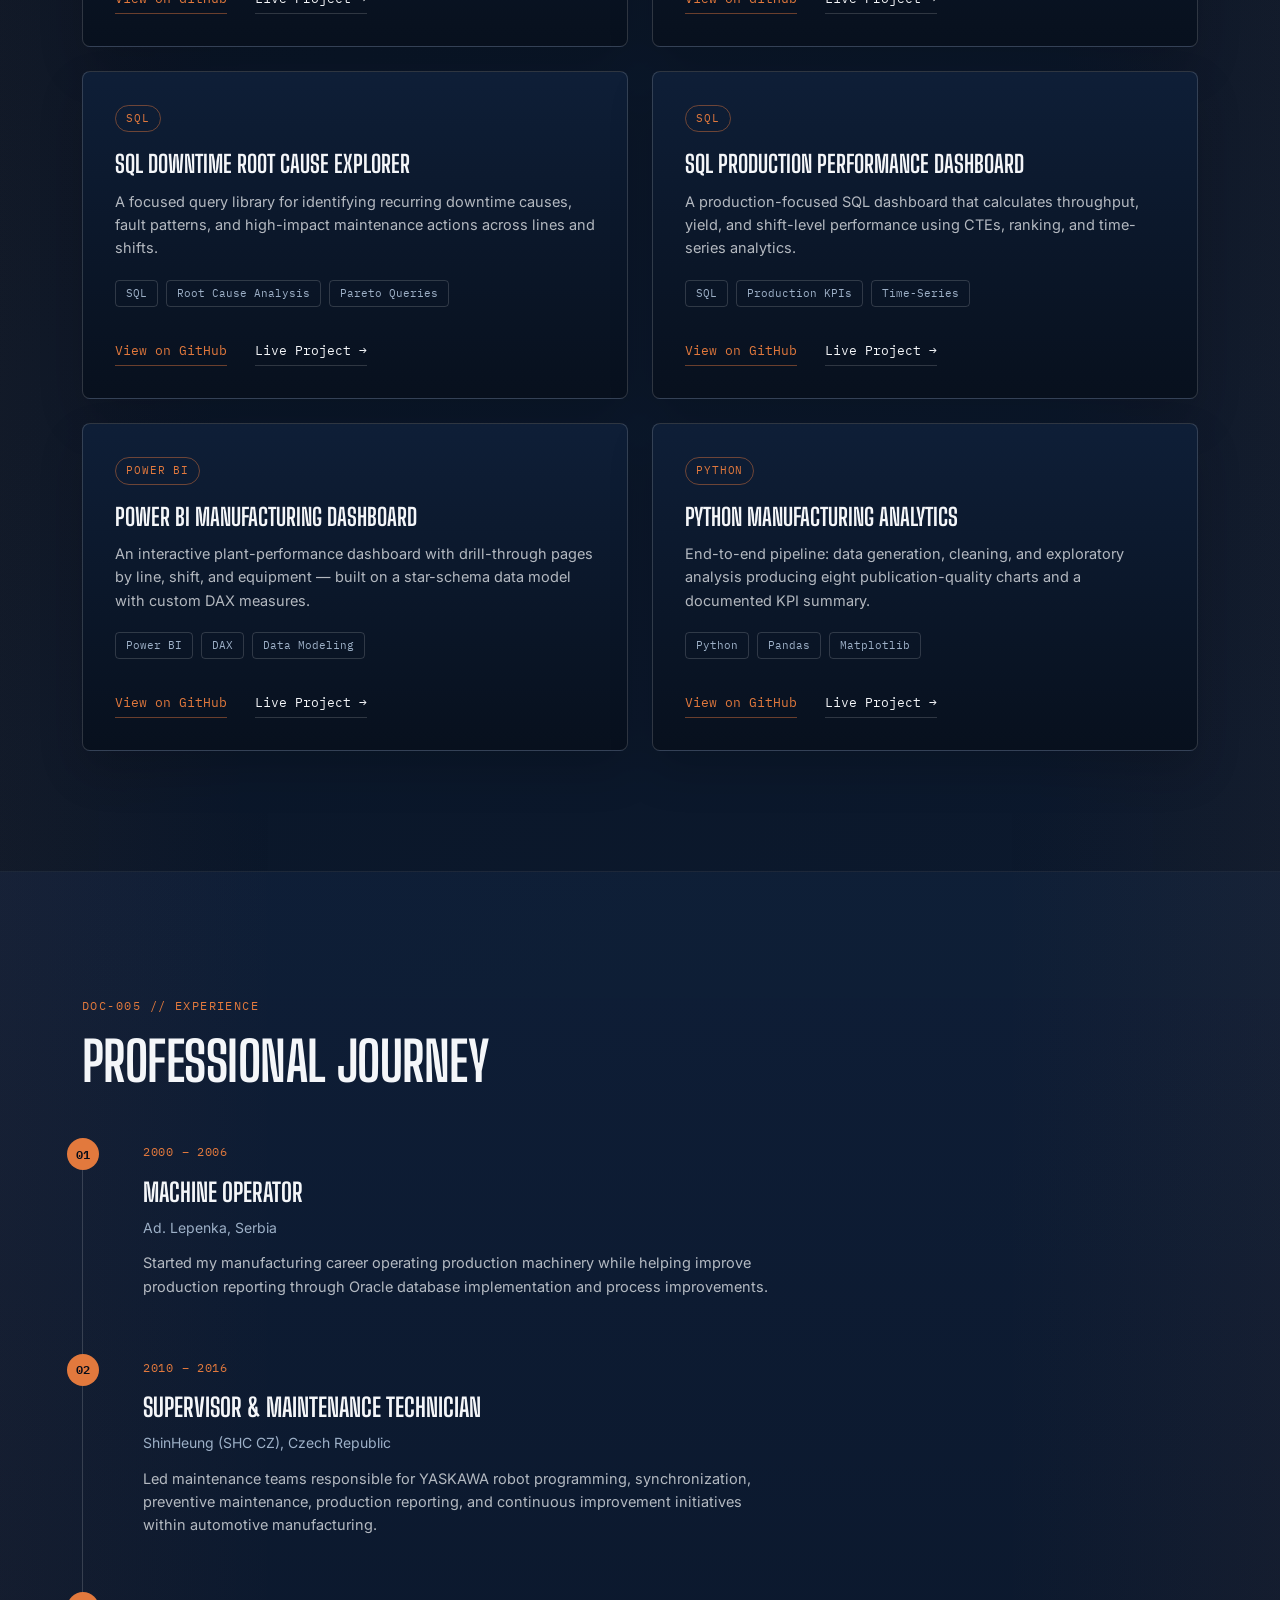
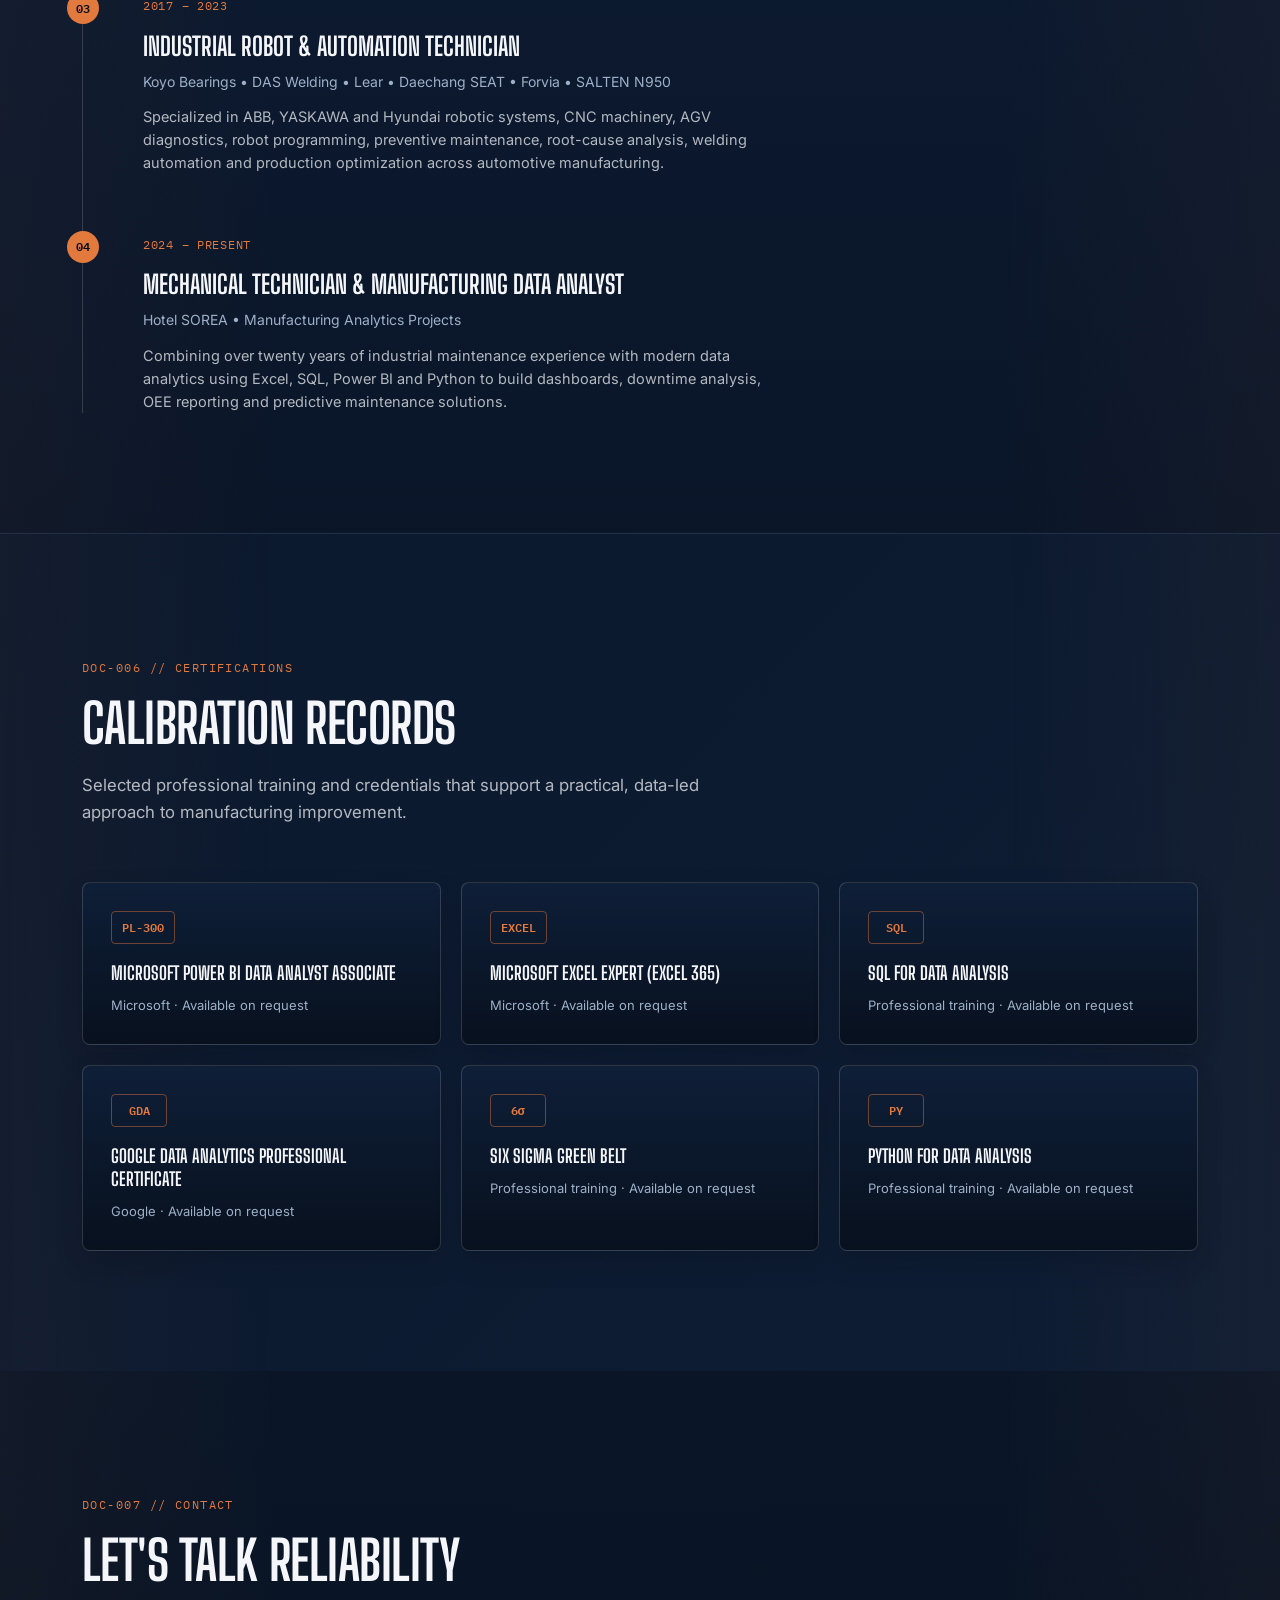
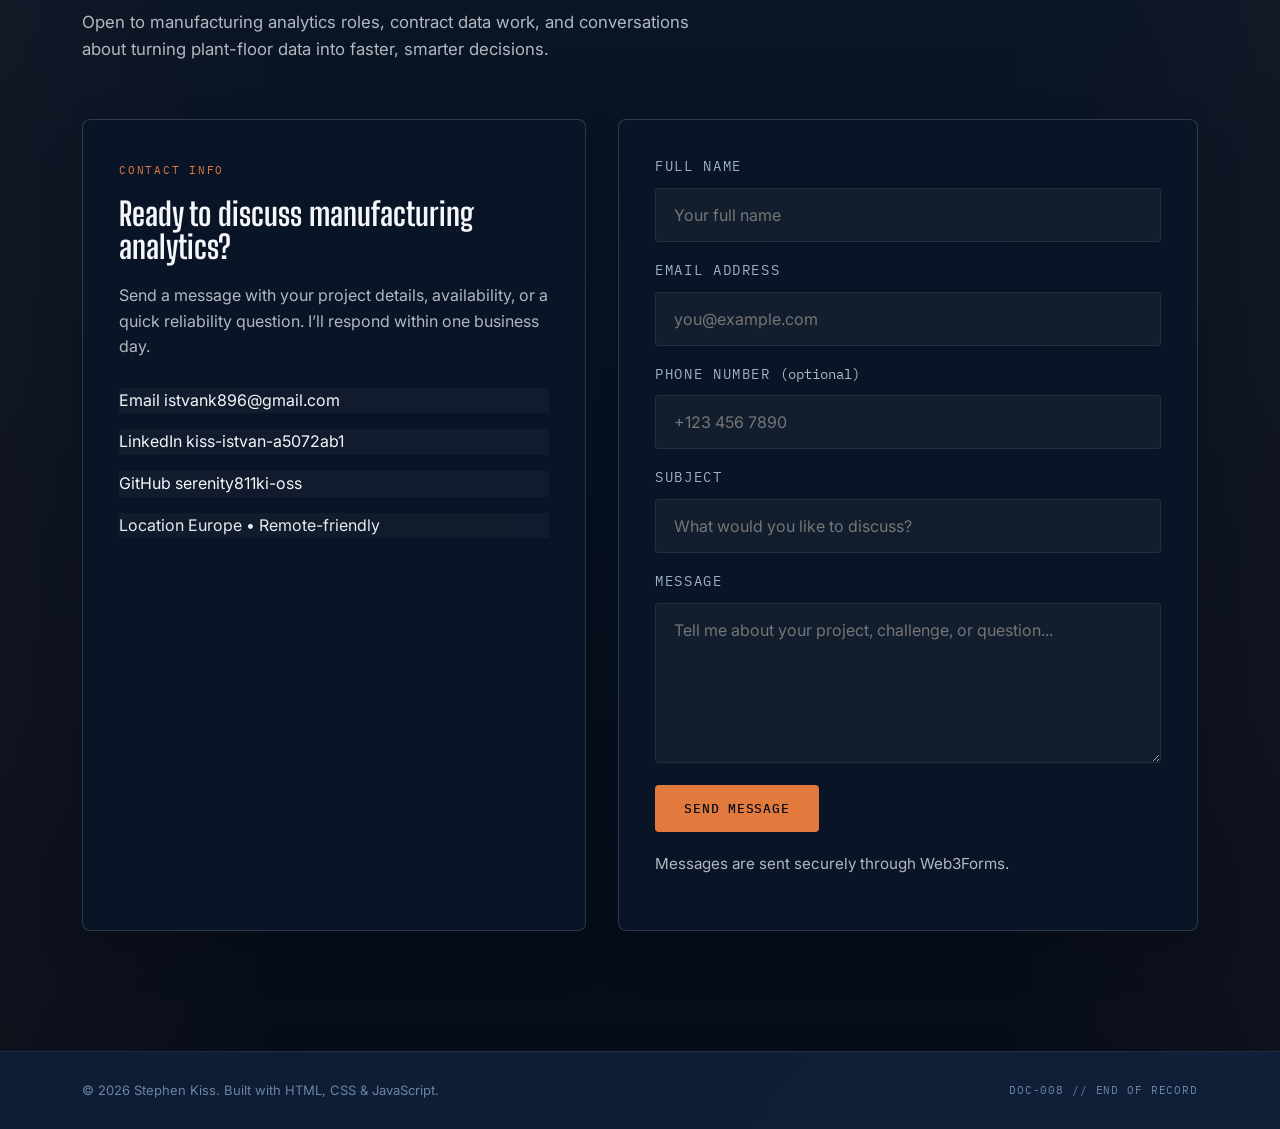
==== commit acc2a3e0: "Add files via upload" ====
--- a/index.html
+++ b/index.html
@@ -444,6 +444,62 @@
           <article class="project-card">
             <div class="project-card__corner project-card__corner--tl" aria-hidden="true"></div>
             <div class="project-card__corner project-card__corner--br" aria-hidden="true"></div>
+            <span class="project-card__tag">SQL</span>
+            <h3 class="project-card__title">SQL Downtime Root Cause Explorer</h3>
+            <p class="project-card__desc">
+              A focused query library for identifying recurring downtime causes, fault patterns,
+              and high-impact maintenance actions across lines and shifts.
+            </p>
+            <ul class="project-card__stack">
+              <li>SQL</li><li>Root Cause Analysis</li><li>Pareto Queries</li>
+            </ul>
+            <div class="project-card__actions">
+              <a href="https://github.com/serenity811ki-oss/sql-downtime-root-cause-explorer"
+                 class="project-card__link project-card__link--secondary"
+                 target="_blank"
+                 rel="noopener noreferrer">
+                View on GitHub
+              </a>
+              <a href="https://serenity811ki-oss.github.io/sql-downtime-root-cause-explorer"
+                 class="project-card__link"
+                 target="_blank"
+                 rel="noopener noreferrer">
+                Live Project &rarr;
+              </a>
+            </div>
+          </article>
+
+          <article class="project-card">
+            <div class="project-card__corner project-card__corner--tl" aria-hidden="true"></div>
+            <div class="project-card__corner project-card__corner--br" aria-hidden="true"></div>
+            <span class="project-card__tag">SQL</span>
+            <h3 class="project-card__title">SQL Production Performance Dashboard</h3>
+            <p class="project-card__desc">
+              A production-focused SQL dashboard that calculates throughput, yield, and
+              shift-level performance using CTEs, ranking, and time-series analytics.
+            </p>
+            <ul class="project-card__stack">
+              <li>SQL</li><li>Production KPIs</li><li>Time-Series</li>
+            </ul>
+            <div class="project-card__actions">
+              <a href="https://github.com/serenity811ki-oss/sql-production-performance-dashboard"
+                 class="project-card__link project-card__link--secondary"
+                 target="_blank"
+                 rel="noopener noreferrer">
+                View on GitHub
+              </a>
+              <a href="https://serenity811ki-oss.github.io/sql-production-performance-dashboard"
+                 class="project-card__link"
+                 target="_blank"
+                 rel="noopener noreferrer">
+                Live Project &rarr;
+              </a>
+            </div>
+          </article>
+
+          <article class="project-card">
+            <div class="project-card__corner project-card__corner--tl" aria-hidden="true"></div>
+            <div class="project-card__corner project-card__corner--br" aria-hidden="true"></div>
             <span class="project-card__tag">POWER BI</span>
             <h3 class="project-card__title">Power BI Manufacturing Dashboard</h3>
             <p class="project-card__desc">
@@ -487,7 +543,6 @@
                  target="_blank"
                  rel="noopener noreferrer">
                 View on GitHub
-                </a>
               </a>
               <a href="https://serenity811ki-oss.github.io/manufacturing_kpi_report/"
                  class="project-card__link"
@@ -624,22 +679,63 @@
           Open to manufacturing analytics roles, contract data work, and conversations about turning plant-floor data into faster, smarter decisions.
         </p>
 
-        <div class="contact-grid" data-reveal>
-          <a href="mailto:istvank896@gmail.com" class="contact-card">
-            <span class="contact-card__label">Email</span>
-            <span class="contact-card__value">istvank896@gmail.com</span>
-          </a>
-          <a href="https://www.linkedin.com/in/kiss-istvan-a5072ab1/" target="_blank" rel="noopener noreferrer" class="contact-card">
-            <span class="contact-card__label">LinkedIn</span>
-            <span class="contact-card__value">https://www.linkedin.com/in/kiss-istvan-a5072ab1/</span>
-          </a>
-          <a href="https://github.com/serenity811ki-oss" target="_blank" rel="noopener noreferrer" class="contact-card">
-            <span class="contact-card__label">GitHub</span>
-            <span class="contact-card__value">github.com/serenity811ki-oss</span>
-          </a>
-          <div class="contact-card contact-card--static">
-            <span class="contact-card__label">Location</span>
-            <span class="contact-card__value">Europe • Remote-friendly</span>
+        <div class="contact-grid contact-grid--form" data-reveal>
+          <div class="contact-panel">
+            <p class="contact-panel__eyebrow">Contact Info</p>
+            <h3 class="contact-panel__title">Ready to discuss manufacturing analytics?</h3>
+            <p class="contact-panel__copy">
+              Send a message with your project details, availability, or a quick reliability question.
+              I’ll respond within one business day.
+            </p>
+            <div class="contact-card-list">
+              <a href="mailto:istvank896@gmail.com" class="contact-card contact-card--quiet">
+                <span class="contact-card__label">Email</span>
+                <span class="contact-card__value">istvank896@gmail.com</span>
+              </a>
+              <a href="https://www.linkedin.com/in/kiss-istvan-a5072ab1/" target="_blank" rel="noopener noreferrer" class="contact-card contact-card--quiet">
+                <span class="contact-card__label">LinkedIn</span>
+                <span class="contact-card__value">kiss-istvan-a5072ab1</span>
+              </a>
+              <a href="https://github.com/serenity811ki-oss" target="_blank" rel="noopener noreferrer" class="contact-card contact-card--quiet">
+                <span class="contact-card__label">GitHub</span>
+                <span class="contact-card__value">serenity811ki-oss</span>
+              </a>
+              <div class="contact-card contact-card--quiet contact-card--static">
+                <span class="contact-card__label">Location</span>
+                <span class="contact-card__value">Europe • Remote-friendly</span>
+              </div>
+            </div>
+          </div>
+
+          <div class="contact-form-panel">
+            <form class="contact-form" id="contactForm" action="https://api.web3forms.com/submit" method="POST" novalidate>
+              <input type="hidden" name="access_key" value="57346c52-f813-4072-87c0-cfd56ac880c5">
+              <div class="form-row">
+                <label for="contactName" class="form-label">Full Name</label>
+                <input id="contactName" name="name" type="text" class="form-input" placeholder="Your full name" required>
+              </div>
+              <div class="form-row">
+                <label for="contactEmail" class="form-label">Email Address</label>
+                <input id="contactEmail" name="email" type="email" class="form-input" placeholder="you@example.com" required>
+              </div>
+              <div class="form-row">
+                <label for="contactPhone" class="form-label">Phone Number <span class="form-label--optional">(optional)</span></label>
+                <input id="contactPhone" name="phone" type="tel" class="form-input" placeholder="+123 456 7890">
+              </div>
+              <div class="form-row">
+                <label for="contactSubject" class="form-label">Subject</label>
+                <input id="contactSubject" name="subject" type="text" class="form-input" placeholder="What would you like to discuss?" required>
+              </div>
+              <div class="form-row">
+                <label for="contactMessage" class="form-label">Message</label>
+                <textarea id="contactMessage" name="message" class="form-textarea" placeholder="Tell me about your project, challenge, or question..." required></textarea>
+              </div>
+              <div class="contact-form__actions">
+                <button type="submit" class="btn btn--primary">Send Message</button>
+                <p class="contact-form__note">Messages are sent securely through Web3Forms.</p>
+              </div>
+              <div id="contactFormStatus" class="form-status" role="status" aria-live="polite"></div>
+            </form>
           </div>
         </div>
       </div>
@@ -660,4 +756,4 @@
 
   <script src="js/script.js"></script>
 </body>
-</html>
+</html>
--- a/css/style.css
+++ b/css/style.css
@@ -791,32 +791,120 @@
   grid-template-columns: repeat(4, 1fr);
   gap: 16px;
 }
-.contact-card {
-  display: flex;
-  flex-direction: column;
-  gap: 10px;
+.contact-grid.contact-grid--form {
+  grid-template-columns: minmax(280px, 1fr) minmax(380px, 1.15fr);
+  gap: 32px;
+}
+.contact-panel,
+.contact-form-panel {
   border: 1px solid var(--color-line-strong);
   border-radius: var(--radius-md);
-  padding: 24px;
-  transition: border-color var(--transition-base), transform var(--transition-base), background var(--transition-base);
-}
-a.contact-card:hover {
-  border-color: var(--color-accent-line);
-  background: var(--color-accent-dim);
-  transform: translateY(-3px);
-}
-.contact-card--static { opacity: 0.85; }
-.contact-card__label {
+  padding: 36px;
+  background: rgba(10, 22, 40, 0.95);
+  box-shadow: 0 20px 50px rgba(0, 0, 0, 0.14);
+}
+.contact-panel__eyebrow {
+  display: inline-flex;
+  align-items: center;
+  gap: 10px;
   font-family: var(--font-mono);
   font-size: 11px;
-  text-transform: uppercase;
-  letter-spacing: 0.08em;
-  color: var(--color-accent);
-}
-.contact-card__value {
-  font-size: 14px;
-  font-weight: 500;
-  word-break: break-word;
+  letter-spacing: 0.16em;
+  text-transform: uppercase;
+  color: var(--color-accent);
+  margin-bottom: 18px;
+}
+.contact-panel__title {
+  font-family: var(--font-display);
+  font-size: clamp(2rem, 2.5vw, 2.7rem);
+  line-height: 1.05;
+  margin-bottom: 18px;
+}
+.contact-panel__copy {
+  color: var(--color-white-dim);
+  font-size: 1rem;
+  margin-bottom: 28px;
+  max-width: 560px;
+}
+.contact-card-list {
+  display: grid;
+  gap: 16px;
+}
+.contact-card.contact-card--quiet {
+  background: rgba(255, 255, 255, 0.03);
+}
+.contact-card.contact-card--quiet:hover {
+  background: rgba(226, 121, 61, 0.1);
+}
+.contact-card.contact-card--static {
+  opacity: 0.95;
+}
+.contact-form {
+  display: grid;
+  gap: 18px;
+}
+.form-row {
+  display: grid;
+  gap: 10px;
+}
+.form-label {
+  font-family: var(--font-mono);
+  font-size: 0.85rem;
+  text-transform: uppercase;
+  letter-spacing: 0.12em;
+  color: var(--color-steel-300);
+}
+.form-label--optional {
+  font-weight: 400;
+  color: var(--color-white-dim);
+  text-transform: none;
+  letter-spacing: normal;
+}
+.form-input,
+.form-textarea {
+  width: 100%;
+  border: 1px solid var(--color-line);
+  border-radius: var(--radius-sm);
+  background: rgba(255, 255, 255, 0.04);
+  color: var(--color-white);
+  padding: 16px 18px;
+  font-family: var(--font-body);
+  font-size: 1rem;
+  transition: border-color var(--transition-base), box-shadow var(--transition-base);
+}
+.form-input:focus,
+.form-textarea:focus {
+  outline: none;
+  border-color: var(--color-accent);
+  box-shadow: 0 0 0 4px rgba(226, 121, 61, 0.12);
+}
+.form-textarea {
+  min-height: 160px;
+  resize: vertical;
+}
+.contact-form__actions {
+  display: flex;
+  align-items: center;
+  gap: 20px;
+  flex-wrap: wrap;
+  margin-top: 4px;
+}
+.contact-form__note {
+  color: var(--color-white-dim);
+  font-size: 0.95rem;
+  max-width: 420px;
+}
+/* Responsive overrides for the contact section */
+@media (max-width: 960px) {
+  .contact-grid.contact-grid--form {
+    grid-template-columns: 1fr;
+  }
+}
+@media (max-width: 760px) {
+  .contact-panel,
+  .contact-form-panel {
+    padding: 28px;
+  }
 }
 
 /* ==========================================================================
